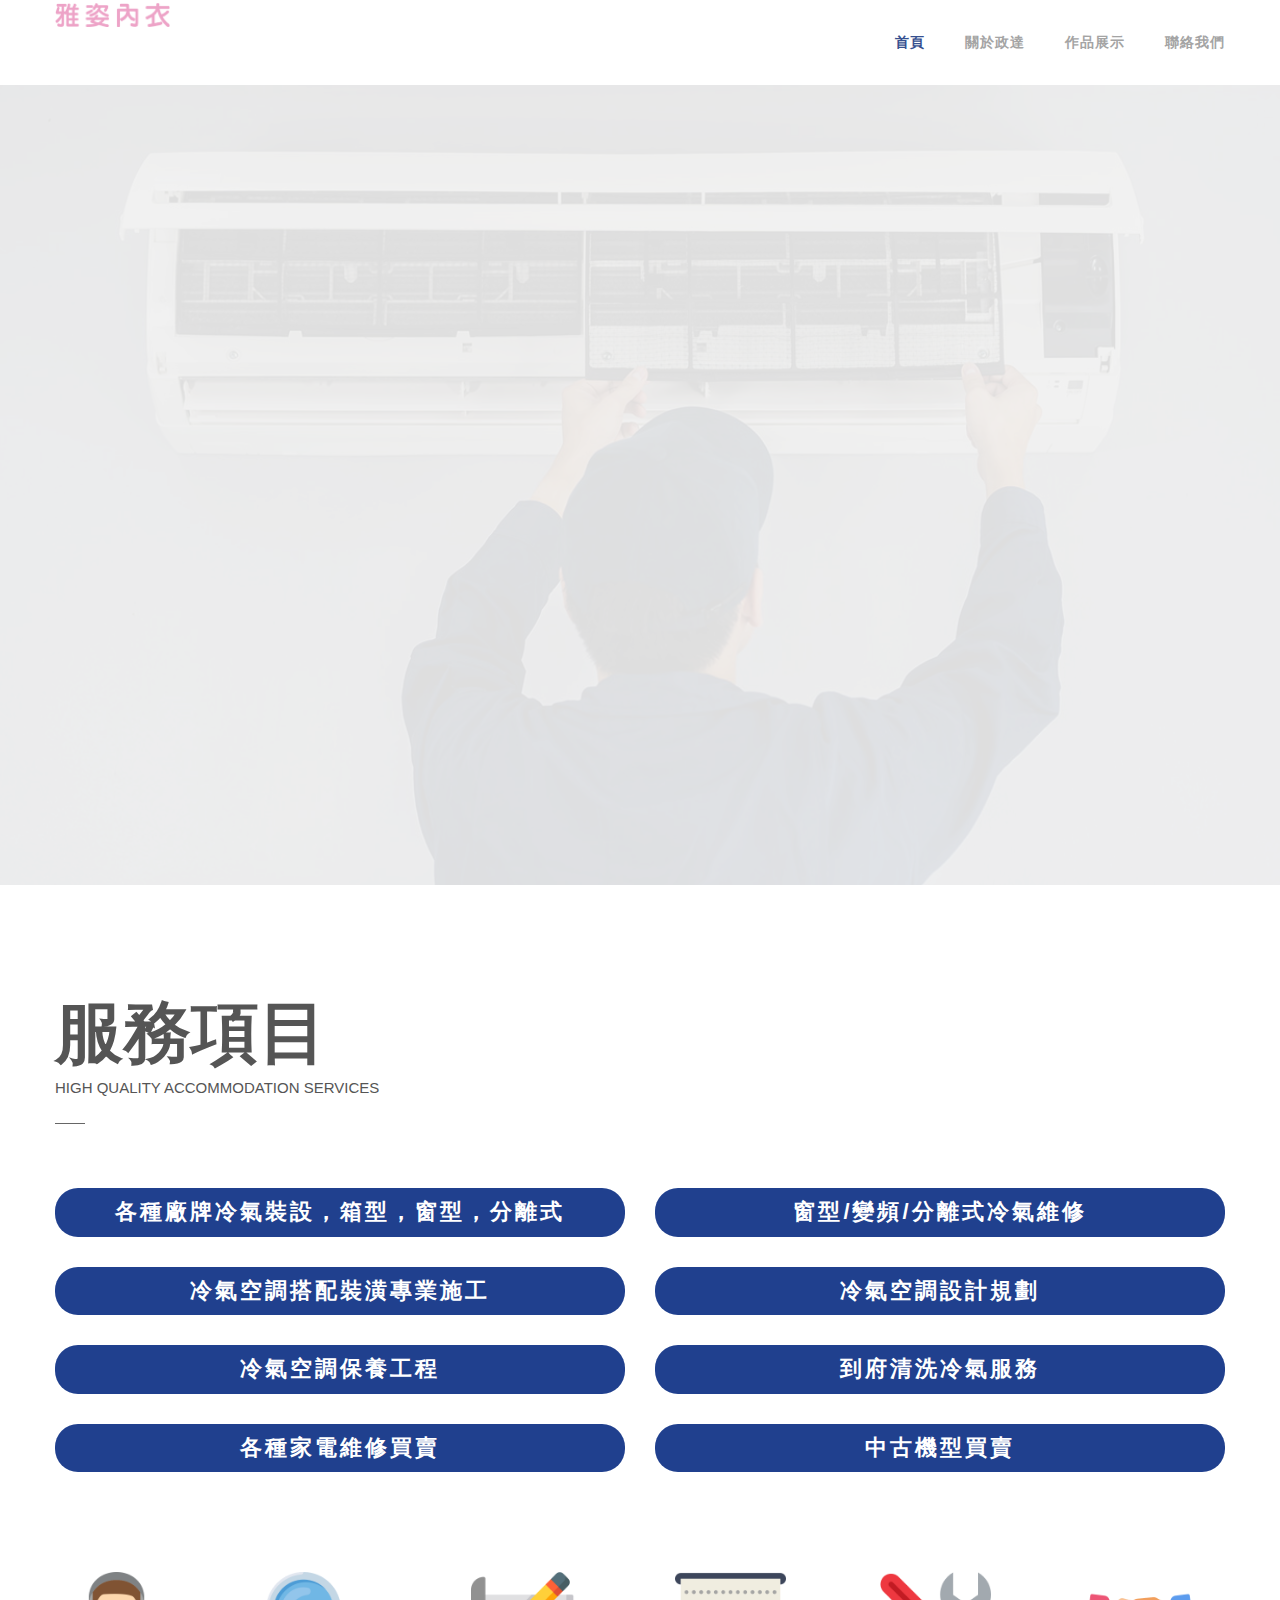
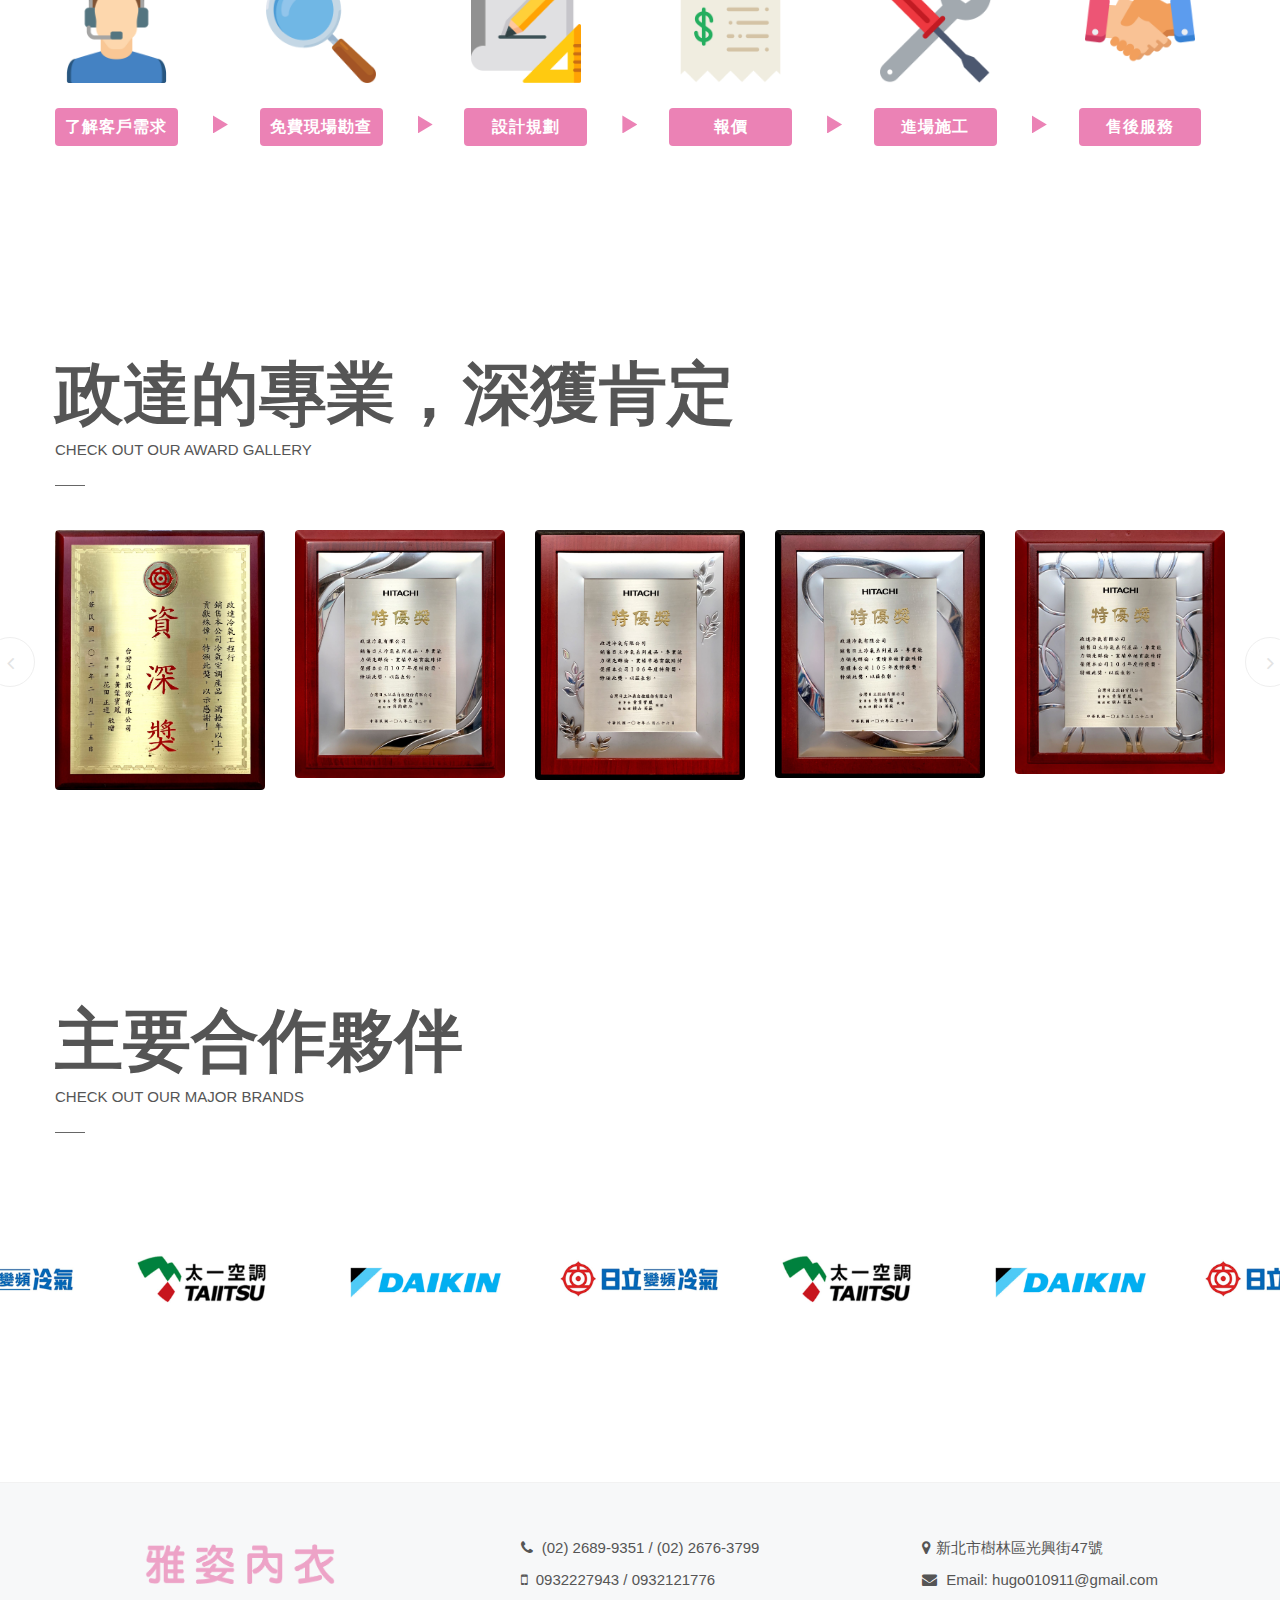
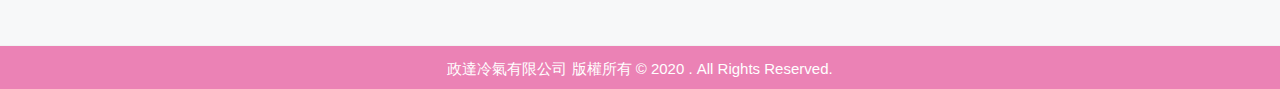
==== index.html @ 823e68ae "[m" ====
<!doctype html>
<html lang="zh-Hant">

<head>
  <meta charset="utf-8">
  <meta content="IE=edge" http-equiv="X-UA-Compatible">
  <meta content="width=device-width, initial-scale=1, maximum-scale=1" name="viewport">
  <!-- ========== SEO ========== -->
  <title>政達冷氣 - 冷氣安裝 - 冷氣保養 - 冷氣維修 - 日立安裝推薦 - 大金安裝推薦 - 太一安裝推薦 - 冷氣行推薦</title>
  <meta name="author" content="政達冷氣行">
  <meta name="description" content="政達冷氣安裝唯一推薦，日立冷氣安裝,太一冷氣安裝,大金冷氣安裝,新北冷氣行推薦,新北冷氣安裝推薦,新北冷氣維修推薦,台北冷氣安裝推薦,台北冷氣安裝費用,台北冷氣安裝店家,台北冷氣安裝廠商,台北冷氣安裝估價,台北冷氣安裝免費估價,台北窗型冷氣安裝,台北冷氣行,台北清洗冷氣,台北冷氣清洗,台北冷氣清洗推薦,台北冷氣清洗公司，北投冷氣維修推薦,士林冷氣維修推薦,內湖冷氣維修推薦,中山冷氣維修推薦,萬華冷氣維修推薦,中正冷氣維修推薦,松山冷氣維修推薦,三重冷氣維修推薦,八里冷氣維修推薦,五股冷氣維修推薦,中和冷氣維修推薦,石牌冷氣維修推薦,天母冷氣維修推薦,北投冷氣行推薦,士林冷氣行推薦,內湖冷氣行推薦,中山冷氣行推薦,萬華冷氣行推薦,中正冷氣行推薦,松山冷氣行推薦,三重冷氣行推薦,八里冷氣行推薦,五股冷氣行推薦,中和冷氣行推薦,石牌冷氣行推薦,天母冷氣行推薦">
  <!-- <meta name="description" content="政達冷氣位於樹林區，在台北市、新北市、新莊、板橋、土城、中和、桃園、樹林地區經營冷氣空調事業近30餘年，政達冷氣多年來持續提供超越客戶期待的高品質安裝及迅速服務，並堅持以最專業的冷氣空調施工技術，及品質優良的冷氣空調來對待所有客戶。新北冷氣行推薦,新北冷氣安裝推薦,新北冷氣維修推薦,台北冷氣安裝推薦,台北冷氣安裝費用,台北冷氣安裝店家,台北冷氣安裝廠商,台北冷氣安裝估價,台北冷氣安裝免費估價,台北窗型冷氣安裝,台北冷氣行,台北清洗冷氣,台北冷氣清洗,台北冷氣清洗推薦,台北冷氣清洗公司，北投冷氣維修推薦,士林冷氣維修推薦,內湖冷氣維修推薦,中山冷氣維修推薦,萬華冷氣維修推薦,中正冷氣維修推薦,松山冷氣維修推薦,三重冷氣維修推薦,八里冷氣維修推薦,五股冷氣維修推薦,中和冷氣維修推薦,石牌冷氣維修推薦,天母冷氣維修推薦,北投冷氣行推薦,士林冷氣行推薦,內湖冷氣行推薦,中山冷氣行推薦,萬華冷氣行推薦,中正冷氣行推薦,松山冷氣行推薦,三重冷氣行推薦,八里冷氣行推薦,五股冷氣行推薦,中和冷氣行推薦,石牌冷氣行推薦,天母冷氣行推薦"> -->
  <meta name="keywords" content="分離式冷氣安裝,冷氣空調,變頻冷氣安裝,灌冷煤,冷氣維修,冷氣保養,冷氣安裝,移動式冷氣,直立式冷氣,窗型冷氣安裝,新北市分離式冷氣安裝,新北市冷氣空調,新北市變頻冷氣安裝,新北市灌冷煤,新北市冷氣維修,新北市冷氣保養,新北市冷氣安裝,新北市移動式冷氣,新北市直立式冷氣,新北市窗型冷氣安裝,樹林分離式冷氣安裝,樹林冷氣空調,樹林變頻冷氣安裝,樹林灌冷煤,樹林冷氣維修,樹林冷氣保養,樹林冷氣安裝,樹林移動式冷氣,樹林直立式冷氣,樹林窗型冷氣安裝,土城分離式冷氣安裝,土城冷氣空調,土城變頻冷氣安裝,土城灌冷煤,土城冷氣維修,土城冷氣保養,土城冷氣安裝,土城移動式冷氣,土城直立式冷氣,土城窗型冷氣安裝,新莊分離式冷氣安裝,新莊冷氣空調,新莊變頻冷氣安裝,新莊灌冷煤,新莊冷氣維修,新莊冷氣保養,新莊冷氣安裝,新莊移動式冷氣,新莊直立式冷氣,新莊窗型冷氣安裝,台北市分離式冷氣安裝,台北市冷氣空調,台北市變頻冷氣安裝,台北市灌冷煤,台北市冷氣維修,台北市冷氣保養,台北市冷氣安裝,台北市移動式冷氣,台北市直立式冷氣,台北市窗型冷氣安裝,桃園分離式冷氣安裝,桃園冷氣空調,桃園變頻冷氣安裝,桃園灌冷煤,桃園冷氣維修,桃園冷氣保養,桃園冷氣安裝,桃園移動式冷氣,桃園直立式冷氣,桃園窗型冷氣安裝">
  <meta property="og:title" content="政達冷氣行 | 冷氣安裝工程 | 冷氣保養工程 | 冷氣維修工程 | 冷氣清洗工程 | 新北冷氣行推薦 | 台北冷氣行推薦"/>
  <meta property="og:description" content="政達冷氣行位於樹林區，在台北市、新北市、新莊、板橋、土城、中和、桃園、樹林地區經營冷氣空調事業近30餘年，政達冷氣多年來持續提供超越客戶期待的高品質安裝及迅速服務，並堅持以最專業的冷氣空調施工技術，及品質優良的冷氣空調來對待所有客戶。新北冷氣行推薦,新北冷氣安裝推薦,新北冷氣維修推薦,台北冷氣安裝推薦,台北冷氣安裝費用,台北冷氣安裝店家,台北冷氣安裝廠商,台北冷氣安裝估價,台北冷氣安裝免費估價,台北窗型冷氣安裝,台北冷氣行,台北清洗冷氣,台北冷氣清洗,台北冷氣清洗推薦,台北冷氣清洗公司，北投冷氣維修推薦,士林冷氣維修推薦,內湖冷氣維修推薦,中山冷氣維修推薦,萬華冷氣維修推薦,中正冷氣維修推薦,松山冷氣維修推薦,三重冷氣維修推薦,八里冷氣維修推薦,五股冷氣維修推薦,中和冷氣維修推薦,石牌冷氣維修推薦,天母冷氣維修推薦,北投冷氣行推薦,士林冷氣行推薦,內湖冷氣行推薦,中山冷氣行推薦,萬華冷氣行推薦,中正冷氣行推薦,松山冷氣行推薦,三重冷氣行推薦,八里冷氣行推薦,五股冷氣行推薦,中和冷氣行推薦,石牌冷氣行推薦,天母冷氣行推薦" />
  <meta property="og:image" content="images/customer/share.jpg"/>
  <meta property="og:url" content=""/>
  <meta property="og:type" content="website"/>
  <meta property="og:site_name" content="政達冷氣-冷氣安裝-冷氣保養-冷氣維修-日立安裝推薦-大金安裝推薦-太一安裝推薦-冷氣行推薦"/>

  <!-- ========== FAVICON ========== -->
  <link rel="icon" href="images/fav.ico">
  <!-- ========== STYLESHEETS ========== -->
  <link rel="stylesheet" href="css/bootstrap.min.css">
  <link rel="stylesheet" href="css/bootstrap-select.min.css">
  <link rel="stylesheet" href="css/jquery.mmenu.css">
  <link rel="stylesheet" href="revolution/css/layers.css">
  <link rel="stylesheet" href="revolution/css/settings.css">
  <link rel="stylesheet" href="revolution/css/navigation.css">
  <link rel="stylesheet" href="css/animate.min.css">
  <link rel="stylesheet" href="css/owl.carousel.min.css">
  <link rel="stylesheet" href="css/daterangepicker.css">
  <link rel="stylesheet" href="css/magnific-popup.css">
  <link rel="stylesheet" href="css/style.css">
  <link rel="stylesheet" href="css/responsive.css">
  <link rel="stylesheet" href="css/customer.css">
  <!-- ========== ICON FONTS ========== -->
  <link href="fonts/font-awesome.min.css" rel="stylesheet">
  <link href="fonts/flaticon.css" rel="stylesheet">
  <!-- ========== GOOGLE FONTS ========== -->
  <link href="https://fonts.googleapis.com/css?family=Oswald:400,500,600,700%7CRoboto:100,300,400,400i,500,700"
    rel="stylesheet">
</head>

<body>
  <!-- ========== PRELOADER ========== -->
  <div class="loader loader3">
    <div class="loader-inner">
      <div class="spin">
        <span></span>
        <img src="images/customer/logo-2.png" alt="政達冷氣行 冷氣安裝">
      </div>
    </div>
  </div>
  <!-- ========== MOBILE MENU ========== -->
  <nav id="mobile-menu"></nav>
  <!-- ========== WRAPPER ========== -->
  <div class="wrapper">
    <!-- ========== HEADER ========== -->
    <header class="horizontal-header sticky-header" data-menutoggle="991">
      <div class="container">
        <!-- BRAND -->
        <div class="brand">
          <div class="logo">
            <a href="index.html">
              <img src="images/customer/logo-1.png" alt="政達冷氣行 冷氣安裝">
            </a>
          </div>
        </div>
        <!-- MOBILE MENU BUTTON -->
        <div id="toggle-menu-button" class="toggle-menu-button">
          <span class="line"></span>
          <span class="line"></span>
          <span class="line"></span>
        </div>
        <!-- MAIN MENU -->
        <nav id="main-menu" class="main-menu">
          <ul class="menu">
            <li class="menu-item dropdown active">
              <a href="index.html">首頁</a>
            </li>
            <li class="menu-item dropdown">
              <a href="about.html">關於政達</a>
            </li>            
            <li class="menu-item dropdown">
              <a href="reveal.html">作品展示</a>
            </li>            
            <li class="menu-item dropdown">
              <a href="contact.html">聯絡我們</a>
            </li>
          </ul>
        </nav>
      </div>
    </header>
    <!-- ========== REVOLUTION SLIDER ========== -->
    <div class="slider">
      <div id="rev-slider-1" class="rev_slider gradient-slider" style="display:none" data-version="5.4.5">
        <ul>
          <!-- SLIDE NR. 1 -->
          <li data-transition="crossfade">
            <!-- MAIN IMAGE -->
            <img src="images/customer/slider1.jpg" alt="政達冷氣行 冷氣安裝" title="政達冷氣行 冷氣安裝" data-bgposition="center center"
              data-bgfit="cover" data-bgrepeat="no-repeat" data-bgparallax="10" class="rev-slidebg" data-no-retina="">
            <!-- LAYER NR. 1 -->
            <h1 class="tp-caption tp-resizeme" data-x="center" data-hoffset="" data-y="320" data-voffset=""
              data-responsive_offset="on" data-fontsize="['80','50','40','30']" data-lineheight="['80','50','40','30']"
              data-whitespace="nowrap"
              data-frames='[{"delay":1000,"speed":1500,"frame":"0","from":"y:[-100%];z:0;rX:0deg;rY:0;rZ:0;sX:1;sY:1;skX:0;skY:0;","mask":"x:0px;y:0px;s:inherit;e:inherit;","to":"o:1;","ease":"Power3.easeInOut"},{"delay":"wait","speed":500,"frame":"999","to":"auto:auto;","ease":"Power3.easeInOut"}]'
              style="z-index: 5; color: #fff; font-weight: 900; letter-spacing: 5px;">
              政達冷氣，空調安裝唯一選擇</h1>
            <!-- LAYER NR. 2 -->
            <div class="tp-caption tp-resizeme" data-x="center" data-hoffset="" data-y="410" data-voffset=""
              data-responsive_offset="on" data-fontsize="22" data-lineheight="22" data-whitespace="nowrap"
              data-frames='[{"delay":1500,"speed":1500,"frame":"0","from":"y:[100%];z:0;rX:0deg;rY:0;rZ:0;sX:1;sY:1;skX:0;skY:0;opacity:0;","mask":"x:0px;y:[100%];s:inherit;e:inherit;","to":"o:1;","ease":"Power2.easeInOut"},{"delay":"wait","speed":500,"frame":"999","to":"auto:auto;","ease":"Power3.easeInOut"}]'
              style="z-index: 6; color: #fff; font-weight: 700;margin-top: 50px;">30年持續提供高品質安裝及完善保養</div>
            <!-- LAYER NR. 3 -->
            <div class="tp-caption tp_m_title tp-resizeme" data-x="center" data-hoffset="" data-y="240" data-voffset=""
              data-responsive_offset="on" data-fontsize="['40'','40'','40','40']"
              data-lineheight="['40'','40'','40','40']" data-whitespace="nowrap"
              data-frames='[{"delay":1800,"speed":1500,"frame":"0","from":"y:[100%];z:0;rX:0deg;rY:0;rZ:0;sX:1;sY:1;skX:0;skY:0;opacity:0;","mask":"x:0px;y:[100%];s:inherit;e:inherit;","to":"o:1;","ease":"Power2.easeInOut"},{"delay":"wait","speed":500,"frame":"999","to":"auto:auto;","ease":"Power3.easeInOut"}]'
              style="color: #fff; font-weight: 700;">
              秉持最好的服務
            </div>
          </li>
          <!-- SLIDE NR. 2 -->
          <li data-transition="crossfade">
            <!-- MAIN IMAGE -->
            <img src="images/customer/slider2.jpg" alt="政達冷氣行 冷氣安裝" title="政達冷氣行 冷氣安裝" data-bgposition="center center"
              data-bgfit="cover" data-bgrepeat="no-repeat" data-bgparallax="10" class="rev-slidebg" data-no-retina="">
            <!-- LAYER NR. 1 -->
            <div class="tp-caption tp-resizeme" data-x="center" data-hoffset="" data-y="320" data-voffset=""
              data-responsive_offset="on" data-fontsize="['70','50','40','25']" data-lineheight="['80','50','40','25']"
              data-whitespace="nowrap"
              data-frames='[{"delay":1000,"speed":1500,"frame":"0","from":"y:[-100%];z:0;rX:0deg;rY:0;rZ:0;sX:1;sY:1;skX:0;skY:0;","mask":"x:0px;y:0px;s:inherit;e:inherit;","to":"o:1;","ease":"Power3.easeInOut"},{"delay":"wait","speed":500,"frame":"999","to":"auto:auto;","ease":"Power3.easeInOut"}]'
              style="z-index: 5; color: #fff; font-weight: 900; letter-spacing: 5px;">安裝維修清洗，一手包辦
            </div>
            <!-- LAYER NR. 2 -->
            <div class="tp-caption tp-resizeme" data-x="center" data-hoffset="" data-y="410" data-voffset=""
              data-responsive_offset="on" data-fontsize="22" data-lineheight="22" data-whitespace="nowrap"
              data-frames='[{"delay":1500,"speed":1500,"frame":"0","from":"y:[100%];z:0;rX:0deg;rY:0;rZ:0;sX:1;sY:1;skX:0;skY:0;opacity:0;","mask":"x:0px;y:[100%];s:inherit;e:inherit;","to":"o:1;","ease":"Power2.easeInOut"},{"delay":"wait","speed":500,"frame":"999","to":"auto:auto;","ease":"Power3.easeInOut"}]'
              style="z-index: 6; color: #fff;font-weight: 700;margin-top: 50px;">專業到府服務，優質的售後服務
            </div>
          </li>
          <!-- SLIDE NR. 3 -->
          <li data-transition="crossfade">
            <!-- MAIN IMAGE -->
            <img src="images/customer/slider3.jpg" alt="政達冷氣行 冷氣安裝" title="政達冷氣行 冷氣安裝" data-bgposition="center center"
              data-bgfit="cover" data-bgrepeat="no-repeat" data-bgparallax="10" class="rev-slidebg" data-no-retina="">
            <!-- LAYER NR. 1 -->
            <div class="tp-caption tp-resizeme" data-x="center" data-hoffset="" data-y="305" data-voffset=""
              data-responsive_offset="on" data-fontsize="['80','70','60','40']" data-lineheight="['80','70','60','40']"
              data-whitespace="nowrap"
              data-frames='[{"delay":1000,"speed":1500,"frame":"0","from":"y:[100%];z:0;rX:0deg;rY:0;rZ:0;sX:1;sY:1;skX:0;skY:0;opacity:0;","mask":"x:0px;y:[100%];s:inherit;e:inherit;","to":"o:1;","ease":"Power2.easeInOut"},{"delay":"wait","speed":500,"frame":"999","to":"auto:auto;","ease":"Power3.easeInOut"}]'
              style="z-index: 5; color: #fff; font-weight: 900;">卓越服務，誠信起家
            </div>
            <!-- LAYER NR. 2 -->
            <div class="tp-caption tp-resizeme" data-x="center" data-hoffset="" data-y="410" data-voffset=""
              data-responsive_offset="on" data-fontsize="22" data-lineheight="22" data-whitespace="nowrap"
              data-frames='[{"delay":1500,"speed":1500,"frame":"0","from":"y:[100%];z:0;rX:0deg;rY:0;rZ:0;sX:1;sY:1;skX:0;skY:0;opacity:0;","mask":"x:0px;y:[100%];s:inherit;e:inherit;","to":"o:1;","ease":"Power2.easeInOut"},{"delay":"wait","speed":500,"frame":"999","to":"auto:auto;","ease":"Power3.easeInOut"}]'
              style="z-index: 6; color: #fff;font-weight: 700;margin-top: 50px;">專業的技術能力，優良的施工品質
            </div>
          </li>
        </ul>
      </div>
    </div>
    <!-- ========== ABOUT ========== -->
    <section class="about">
      <div class="container">
        <div class="row">
          <div class="col-lg-12">
            <div class="section-title">
              <h2 class="text-uppercase">服務項目</h2>
              <p class="section-subtitle">High quality accommodation services</p>
            </div>
            <div class="info-branding m-b-50">
              <div class="room-services-list">
                <div class="row">
                  <div class="col-sm-6">
                    <ul class="list-unstyled">
                      <li>
                        各種廠牌冷氣裝設，箱型，窗型，分離式</li>
                      <li>
                        冷氣空調搭配裝潢專業施工</li>
                      <li>
                        冷氣空調保養工程</li>
                      <li>
                        各種家電維修買賣</li>
                    </ul>
                  </div>
                  <div class="col-sm-6">
                    <ul class="list-unstyled line">
                      <li>
                        窗型/變頻/分離式冷氣維修</li>
                      <li>
                        冷氣空調設計規劃</li>
                      <li>
                        到府清洗冷氣服務</li>
                      <li>
                        中古機型買賣</li>
                    </ul>
                  </div>
                </div>
              </div>
            </div>

            <div>
              <div class="step_box1"><img src="images/customer/customer-service.png"><div class="step_text">了解客戶需求</div>
              </div>
              <div class="step_box2"><div class="step_trn"></div></div>
              <div class="step_box1"><img src="images/customer/search.png"><div class="step_text">免費現場勘查</div></div>
              <div class="step_box2"><div class="step_trn"></div></div>
              <div class="step_box1"><img src="images/customer/sketch.png"><div class="step_text">設計規劃</div></div>
              <div class="step_box2"><div class="step_trn"></div></div>
              <div class="step_box1"><img src="images/customer/receipt.png"><div class="step_text">報價</div></div>
              <div class="step_box2"><div class="step_trn"></div></div>
              <div class="step_box1"><img src="images/customer/repairing.png"><div class="step_text">進場施工</div></div>
              <div class="step_box2"><div class="step_trn"></div></div>
              <div class="step_box1"><img src="images/customer/handshake.png"><div class="step_text">售後服務</div></div>
            </div>



          </div>
        </div>
      </div>
    </section>

    <!-- ========== GALLERY ========== -->
    <section class="gallery">
      <div class="container">
        <div class="section-title">
          <h2>政達的專業，深獲肯定</h2>
          <p class="section-subtitle">Check out our award gallery</p>
        </div>
        <div class="gallery-owl owl-carousel image-gallery">
          <!-- ITEM -->
          <div class="gallery-item">
            <figure class="gradient2-overlay image-icon">
              <a href="images/customer/award_pro.jpg">
                <img src="images/customer/award_pro.jpg" alt="日立冷氣推薦認證">
              </a>
              <!-- <figcaption>Swimming Pool</figcaption> -->
            </figure>
          </div>
          <!-- ITEM -->
          <div class="gallery-item">
            <figure class="gradient2-overlay image-icon">
              <a href="images/customer/award_107.jpg">
                <img src="images/customer/award_107.jpg" alt="107年度日立冷氣推薦認證">
              </a>
              <!-- <figcaption>Swimming Pool</figcaption> -->
            </figure>
          </div>
          <!-- ITEM -->
          <div class="gallery-item">
            <figure class="gradient2-overlay image-icon">
              <a href="images/customer/award_106.jpg">
                <img src="images/customer/award_106.jpg" alt="106年度日立冷氣推薦認證">
              </a>
              <!-- <figcaption>Swimming Pool</figcaption> -->
            </figure>
          </div>
          <!-- ITEM -->
          <div class="gallery-item">
            <figure class="gradient2-overlay image-icon">
              <a href="images/customer/award_105.jpg">
                <img src="images/customer/award_105.jpg" alt="105年度日立冷氣推薦認證">
              </a>
              <!-- <figcaption>Swimming Pool</figcaption> -->
            </figure>
          </div>
          <!-- ITEM -->
          <div class="gallery-item">
            <figure class="gradient2-overlay image-icon">
              <a href="images/customer/award_104.jpg">
                <img src="images/customer/award_104.jpg" alt="104年度日立冷氣推薦認證">
              </a>
              <!-- <figcaption>Swimming Pool</figcaption> -->
            </figure>
          </div>
          <!-- ITEM -->
          <div class="gallery-item">
            <figure class="gradient2-overlay image-icon">
              <a href="images/customer/award_103.jpg">
                <img src="images/customer/award_103.jpg" alt="103年度日立冷氣推薦認證">
              </a>
              <!-- <figcaption>Swimming Pool</figcaption> -->
            </figure>
          </div>
          <!-- ITEM -->
          <div class="gallery-item">
            <figure class="gradient2-overlay image-icon">
              <a href="images/customer/award_102.jpg">
                <img src="images/customer/award_102.jpg" alt="102年度日立冷氣推薦認證">
              </a>
              <!-- <figcaption>Swimming Pool</figcaption> -->
            </figure>
          </div>
          <!-- ITEM -->
          <div class="gallery-item">
            <figure class="gradient2-overlay image-icon">
              <a href="images/customer/award_101.jpg">
                <img src="images/customer/award_101.jpg" alt="101年度日立冷氣推薦認證">
              </a>
              <!-- <figcaption>Swimming Pool</figcaption> -->
            </figure>
          </div>
          <!-- ITEM -->
          <div class="gallery-item">
            <figure class="gradient2-overlay image-icon">
              <a href="images/customer/award_100.jpg">
                <img src="images/customer/award_100.jpg" alt="100年度日立冷氣推薦認證">
              </a>
              <!-- <figcaption>Swimming Pool</figcaption> -->
            </figure>
          </div>
          <!-- ITEM -->
          <div class="gallery-item">
            <figure class="gradient2-overlay image-icon">
              <a href="images/customer/award_99.jpg">
                <img src="images/customer/award_99.jpg" alt="99年度日立冷氣推薦認證">
              </a>
              <!-- <figcaption>Swimming Pool</figcaption> -->
            </figure>
          </div>
          <!-- ITEM -->
          <div class="gallery-item">
            <figure class="gradient2-overlay image-icon">
              <a href="images/customer/award_98.jpg">
                <img src="images/customer/award_98.jpg" alt="98年度日立冷氣推薦認證">
              </a>
              <!-- <figcaption>Swimming Pool</figcaption> -->
            </figure>
          </div>
          <!-- ITEM -->
          <div class="gallery-item">
            <figure class="gradient2-overlay image-icon">
              <a href="images/customer/award_97.jpg">
                <img src="images/customer/award_97.jpg" alt="97年度日立冷氣推薦認證">
              </a>
              <!-- <figcaption>Swimming Pool</figcaption> -->
            </figure>
          </div>
          <!-- ITEM -->
          <div class="gallery-item">
            <figure class="gradient2-overlay image-icon">
              <a href="images/customer/award_96.jpg">
                <img src="images/customer/award_96.jpg" alt="96年度日立冷氣推薦認證">
              </a>
              <!-- <figcaption>Swimming Pool</figcaption> -->
            </figure>
          </div>
          <!-- ITEM -->
          <div class="gallery-item">
            <figure class="gradient2-overlay image-icon">
              <a href="images/customer/award_95.jpg">
                <img src="images/customer/award_95.jpg" alt="95年度日立冷氣推薦認證">
              </a>
              <!-- <figcaption>Swimming Pool</figcaption> -->
            </figure>
          </div>
          <!-- ITEM -->
          <div class="gallery-item">
            <figure class="gradient2-overlay image-icon">
              <a href="images/customer/award_94.jpg">
                <img src="images/customer/award_94.jpg" alt="94年度日立冷氣推薦認證">
              </a>
              <!-- <figcaption>Swimming Pool</figcaption> -->
            </figure>
          </div>
          <!-- ITEM -->
          <div class="gallery-item">
            <figure class="gradient2-overlay image-icon">
              <a href="images/customer/award_93.jpg">
                <img src="images/customer/award_93.jpg" alt="93年度日立冷氣推薦認證">
              </a>
              <!-- <figcaption>Swimming Pool</figcaption> -->
            </figure>
          </div>
          <!-- ITEM -->
          <div class="gallery-item">
            <figure class="gradient2-overlay image-icon">
              <a href="images/customer/award_92.jpg">
                <img src="images/customer/award_92.jpg" alt="92年度日立冷氣推薦認證">
              </a>
              <!-- <figcaption>Swimming Pool</figcaption> -->
            </figure>
          </div>
        </div>
      </div>
    </section>
    <!-- ========== INSTAGRAM ========== -->
    <section class="brands">
      <div class="container">
        <div class="section-title">
          <h2>主要合作夥伴</h2>
          <p class="section-subtitle">Check out our major brands</p>
        </div>
      </div>
      <div id="brand-slide" class="owl-carousel brand-slide">
        <div class="brand-item">
          <a href="http://www.taiwan-hitachi.com.tw/" target="_blank"><img src="images/customer/s1.jpg" alt="日立冷氣安裝推薦"></a>
        </div>
        <div class="brand-item">
          <a href="https://www.hotaidev.com.tw/" target="_blank"><img src="images/customer/s6.jpg" alt="大金空調安裝推薦"></a>
        </div>
        <div class="brand-item">
          <a href="http://taiitsu.com.tw/front/bin/home.phtml" target="_blank"><img src="images/customer/s4.jpg" alt="太一空調安裝推薦"></a>
        </div>
      </div>
    </section>
    <!-- ========== FOOTER ========== -->
    <footer>
      <div class="footer-widgets">
        <div class="container">
          <div class="row">
            <!-- WIDGET -->
            <div class="col-lg-4">
              <div class="footer-widget">
                <img src="images/customer/logo-1.png" class="footer-logo" alt="政達冷氣行 冷氣安裝" width="190">
              </div>
            </div>
            <!-- WIDGET -->
            <div class="col-lg-4 col-sm-6">
              <div class="footer-widget">
                <div class="inner">
                  <ul class="contact-details">
                    <li>
                      <i class="fa fa-phone" aria-hidden="true"></i>
                      <a href="tel:+886-2676-3799">(02) 2689-9351 / (02) 2676-3799</a>
                    </li>
                    <li>
                      <i class="fa fa-mobile" aria-hidden="true"></i>
                      <a href="tel:0932227943">0932227943 / 0932121776</a>
                    </li>
                  </ul>
                </div>
              </div>
            </div>
            <!-- WIDGET -->
            <div class="col-lg-4 col-sm-6">
              <div class="footer-widget">
                <div class="inner">
                  <ul class="contact-details">
                    <li>
                      <i class="fa fa-map-marker" aria-hidden="true"></i>新北市樹林區光興街47號
                    </li>
                    <li>
                      <i class="fa fa-envelope"></i>
                      Email:
                      <a href="mailto:hugo010911@gmail.com">hugo010911@gmail.com</a>
                    </li>
                  </ul>
                </div>
              </div>
            </div>
          </div>
        </div>
      </div>
      <!-- SUBFOOTER -->
      <div class="subfooter">
        <div class="container">
          <div class="row">
            <div class="col-md-12">
              <div class="copyrights text-center">政達冷氣有限公司 版權所有 © 2020 . All Rights Reserved.</div>
            </div>
          </div>
        </div>
      </div>
    </footer>
  </div>
  <!-- ========== CONTACT NOTIFICATION ========== -->
  <div id="contact-notification" class="notification fixed"></div>
  <!-- ========== BACK TO TOP ========== -->
  <div class="back-to-top">
    <i class="fa fa-angle-up" aria-hidden="true"></i>
  </div>
  <!-- ========== JAVASCRIPT ========== -->
  <script src="js/jquery.min.js"></script>
  <script src="js/bootstrap.min.js"></script>
  <script src="js/bootstrap-select.min.js"></script>
  <script src="js/jquery.mmenu.js"></script>
  <script src="js/jquery.inview.min.js"></script>
  <script src="js/jquery.countdown.min.js"></script>
  <script src="js/jquery.magnific-popup.min.js"></script>
  <script src="js/owl.carousel.min.js"></script>
  <script src="js/owl.carousel.thumbs.min.js"></script>
  <script src="js/isotope.pkgd.min.js"></script>
  <script src="js/imagesloaded.pkgd.min.js"></script>
  <script src="js/masonry.pkgd.min.js"></script>
  <script src="js/wow.min.js"></script>
  <script src="js/countup.min.js"></script>
  <script src="js/moment.min.js"></script>
  <script src="js/daterangepicker.js"></script>
  <script src="js/parallax.min.js"></script>
  <script src="js/smoothscroll.min.js"></script>
  <script src="js/instafeed.min.js"></script>
  <script src="js/main.js"></script>
  <script src="js/customer.js"></script>
  <!-- ========== REVOLUTION SLIDER ========== -->
  <script src="revolution/js/jquery.themepunch.tools.min.js"></script>
  <script src="revolution/js/jquery.themepunch.revolution.min.js"></script>
  <script src="revolution/js/extensions/revolution.extension.actions.min.js"></script>
  <script src="revolution/js/extensions/revolution.extension.carousel.min.js"></script>
  <script src="revolution/js/extensions/revolution.extension.kenburn.min.js"></script>
  <script src="revolution/js/extensions/revolution.extension.layeranimation.min.js"></script>
  <script src="revolution/js/extensions/revolution.extension.migration.min.js"></script>
  <script src="revolution/js/extensions/revolution.extension.navigation.min.js"></script>
  <script src="revolution/js/extensions/revolution.extension.parallax.min.js"></script>
  <script src="revolution/js/extensions/revolution.extension.slideanims.min.js"></script>
  <script src="revolution/js/extensions/revolution.extension.video.min.js"></script>
</body>

</html>
---- revolution/css/layers.css ----
/*-----------------------------------------------------------------------------

-	Revolution Slider 5.0 Layer Style Settings -

Screen Stylesheet

version:   	5.0.0
date:      	18/03/15
author:		themepunch
email:     	info@themepunch.com
website:   	http://www.themepunch.com
-----------------------------------------------------------------------------*/

* {
    -webkit-box-sizing: border-box;
    -moz-box-sizing: border-box;
    box-sizing: border-box;
}

.tp-caption.Twitter-Content a,.tp-caption.Twitter-Content a:visited
{
	color:#0084B4!important;
}

.tp-caption.Twitter-Content a:hover
{
	color:#0084B4!important;
	text-decoration:underline!important;
}

.tp-caption.medium_grey,.medium_grey
{
	background-color:#888;
	border-style:none;
	border-width:0;
	color:#fff;
	font-family:Arial;
	font-size:20px;
	font-weight:700;
	line-height:20px;
	margin:0;
	padding:2px 4px;
	position:absolute;
	text-shadow:0 2px 5px rgba(0,0,0,0.5);
	white-space:nowrap;
}

.tp-caption.small_text,.small_text
{
	border-style:none;
	border-width:0;
	color:#fff;
	font-family:Arial;
	font-size:14px;
	font-weight:700;
	line-height:20px;
	margin:0;
	position:absolute;
	text-shadow:0 2px 5px rgba(0,0,0,0.5);
	white-space:nowrap;
}

.tp-caption.medium_text,.medium_text
{
	border-style:none;
	border-width:0;
	color:#fff;
	font-family:Arial;
	font-size:20px;
	font-weight:700;
	line-height:20px;
	margin:0;
	position:absolute;
	text-shadow:0 2px 5px rgba(0,0,0,0.5);
	white-space:nowrap;
}

.tp-caption.large_text,.large_text
{
	border-style:none;
	border-width:0;
	color:#fff;
	font-family:Arial;
	font-size:40px;
	font-weight:700;
	line-height:40px;
	margin:0;
	position:absolute;
	text-shadow:0 2px 5px rgba(0,0,0,0.5);
	white-space:nowrap;
}

.tp-caption.very_large_text,.very_large_text
{
	border-style:none;
	border-width:0;
	color:#fff;
	font-family:Arial;
	font-size:60px;
	font-weight:700;
	letter-spacing:-2px;
	line-height:60px;
	margin:0;
	position:absolute;
	text-shadow:0 2px 5px rgba(0,0,0,0.5);
	white-space:nowrap;
}

.tp-caption.very_big_white,.very_big_white
{
	background-color:#000;
	border-style:none;
	border-width:0;
	color:#fff;
	font-family:Arial;
	font-size:60px;
	font-weight:800;
	line-height:60px;
	margin:0;
	padding:1px 4px 0;
	position:absolute;
	text-shadow:none;
	white-space:nowrap;
}

.tp-caption.very_big_black,.very_big_black
{
	background-color:#fff;
	border-style:none;
	border-width:0;
	color:#000;
	font-family:Arial;
	font-size:60px;
	font-weight:700;
	line-height:60px;
	margin:0;
	padding:1px 4px 0;
	position:absolute;
	text-shadow:none;
	white-space:nowrap;
}

.tp-caption.modern_medium_fat,.modern_medium_fat
{
	border-style:none;
	border-width:0;
	color:#000;
	font-family:"Open Sans", sans-serif;
	font-size:24px;
	font-weight:800;
	line-height:20px;
	margin:0;
	position:absolute;
	text-shadow:none;
	white-space:nowrap;
}

.tp-caption.modern_medium_fat_white,.modern_medium_fat_white
{
	border-style:none;
	border-width:0;
	color:#fff;
	font-family:"Open Sans", sans-serif;
	font-size:24px;
	font-weight:800;
	line-height:20px;
	margin:0;
	position:absolute;
	text-shadow:none;
	white-space:nowrap;
}

.tp-caption.modern_medium_light,.modern_medium_light
{
	border-style:none;
	border-width:0;
	color:#000;
	font-family:"Open Sans", sans-serif;
	font-size:24px;
	font-weight:300;
	line-height:20px;
	margin:0;
	position:absolute;
	text-shadow:none;
	white-space:nowrap;
}

.tp-caption.modern_big_bluebg,.modern_big_bluebg
{
	background-color:#4e5b6c;
	border-style:none;
	border-width:0;
	color:#fff;
	font-family:"Open Sans", sans-serif;
	font-size:30px;
	font-weight:800;
	letter-spacing:0;
	line-height:36px;
	margin:0;
	padding:3px 10px;
	position:absolute;
	text-shadow:none;
}

.tp-caption.modern_big_redbg,.modern_big_redbg
{
	background-color:#de543e;
	border-style:none;
	border-width:0;
	color:#fff;
	font-family:"Open Sans", sans-serif;
	font-size:30px;
	font-weight:300;
	letter-spacing:0;
	line-height:36px;
	margin:0;
	padding:1px 10px 3px;
	position:absolute;
	text-shadow:none;
}

.tp-caption.modern_small_text_dark,.modern_small_text_dark
{
	border-style:none;
	border-width:0;
	color:#555;
	font-family:Arial;
	font-size:14px;
	line-height:22px;
	margin:0;
	position:absolute;
	text-shadow:none;
	white-space:nowrap;
}

.tp-caption.boxshadow,.boxshadow
{		
	box-shadow:0 0 20px rgba(0,0,0,0.5);
}

.tp-caption.black,.black
{
	color:#000;
	text-shadow:none;
}

.tp-caption.noshadow,.noshadow
{
	text-shadow:none;
}

.tp-caption.thinheadline_dark,.thinheadline_dark
{
	background-color:transparent;
	color:rgba(0,0,0,0.85);
	font-family:"Open Sans";
	font-size:30px;
	font-weight:300;
	line-height:30px;
	position:absolute;
	text-shadow:none;
}

.tp-caption.thintext_dark,.thintext_dark
{
	background-color:transparent;
	color:rgba(0,0,0,0.85);
	font-family:"Open Sans";
	font-size:16px;
	font-weight:300;
	line-height:26px;
	position:absolute;
	text-shadow:none;
}

.tp-caption.largeblackbg,.largeblackbg
{
	
	
	background-color:#000;
	border-radius:0;
	color:#fff;
	font-family:"Open Sans";
	font-size:50px;
	font-weight:300;
	line-height:70px;
	padding:0 20px;
	position:absolute;
	text-shadow:none;
}

.tp-caption.largepinkbg,.largepinkbg
{
	
	
	background-color:#db4360;
	border-radius:0;
	color:#fff;
	font-family:"Open Sans";
	font-size:50px;
	font-weight:300;
	line-height:70px;
	padding:0 20px;
	position:absolute;
	text-shadow:none;
}

.tp-caption.largewhitebg,.largewhitebg
{
	
	
	background-color:#fff;
	border-radius:0;
	color:#000;
	font-family:"Open Sans";
	font-size:50px;
	font-weight:300;
	line-height:70px;
	padding:0 20px;
	position:absolute;
	text-shadow:none;
}

.tp-caption.largegreenbg,.largegreenbg
{
	
	
	background-color:#67ae73;
	border-radius:0;
	color:#fff;
	font-family:"Open Sans";
	font-size:50px;
	font-weight:300;
	line-height:70px;
	padding:0 20px;
	position:absolute;
	text-shadow:none;
}

.tp-caption.excerpt,.excerpt
{
	background-color:rgba(0,0,0,1);
	border-color:#fff;
	border-style:none;
	border-width:0;
	color:#fff;
	font-family:Arial;
	font-size:36px;
	font-weight:700;
	height:auto;
	letter-spacing:-1.5px;
	line-height:36px;
	margin:0;
	padding:1px 4px 0;
	text-decoration:none;
	text-shadow:none;
	white-space:normal!important;
	width:150px;
}

.tp-caption.large_bold_grey,.large_bold_grey
{
	background-color:transparent;
	border-color:#ffd658;
	border-style:none;
	border-width:0;
	color:#666;
	font-family:"Open Sans";
	font-size:60px;
	font-weight:800;
	line-height:60px;
	margin:0;
	padding:1px 4px 0;
	text-decoration:none;
	text-shadow:none;
}

.tp-caption.medium_thin_grey,.medium_thin_grey
{
	background-color:transparent;
	border-color:#ffd658;
	border-style:none;
	border-width:0;
	color:#666;
	font-family:"Open Sans";
	font-size:34px;
	font-weight:300;
	line-height:30px;
	margin:0;
	padding:1px 4px 0;
	text-decoration:none;
	text-shadow:none;
}

.tp-caption.small_thin_grey,.small_thin_grey
{
	background-color:transparent;
	border-color:#ffd658;
	border-style:none;
	border-width:0;
	color:#757575;
	font-family:"Open Sans";
	font-size:18px;
	font-weight:300;
	line-height:26px;
	margin:0;
	padding:1px 4px 0;
	text-decoration:none;
	text-shadow:none;
}

.tp-caption.lightgrey_divider,.lightgrey_divider
{
	background-color:rgba(235,235,235,1);
	background-position:initial;
	background-repeat:initial;
	border-color:#222;
	border-style:none;
	border-width:0;
	height:3px;
	text-decoration:none;
	width:370px;
}

.tp-caption.large_bold_darkblue,.large_bold_darkblue
{
	background-color:transparent;
	border-color:#ffd658;
	border-style:none;
	border-width:0;
	color:#34495e;
	font-family:"Open Sans";
	font-size:58px;
	font-weight:800;
	line-height:60px;
	text-decoration:none;
}

.tp-caption.medium_bg_darkblue,.medium_bg_darkblue
{
	background-color:#34495e;
	border-color:#ffd658;
	border-style:none;
	border-width:0;
	color:#fff;
	font-family:"Open Sans";
	font-size:20px;
	font-weight:800;
	line-height:20px;
	padding:10px;
	text-decoration:none;
}

.tp-caption.medium_bold_red,.medium_bold_red
{
	background-color:transparent;
	border-color:#ffd658;
	border-style:none;
	border-width:0;
	color:#e33a0c;
	font-family:"Open Sans";
	font-size:24px;
	font-weight:800;
	line-height:30px;
	padding:0;
	text-decoration:none;
}

.tp-caption.medium_light_red,.medium_light_red
{
	background-color:transparent;
	border-color:#ffd658;
	border-style:none;
	border-width:0;
	color:#e33a0c;
	font-family:"Open Sans";
	font-size:21px;
	font-weight:300;
	line-height:26px;
	padding:0;
	text-decoration:none;
}

.tp-caption.medium_bg_red,.medium_bg_red
{
	background-color:#e33a0c;
	border-color:#ffd658;
	border-style:none;
	border-width:0;
	color:#fff;
	font-family:"Open Sans";
	font-size:20px;
	font-weight:800;
	line-height:20px;
	padding:10px;
	text-decoration:none;
}

.tp-caption.medium_bold_orange,.medium_bold_orange
{
	background-color:transparent;
	border-color:#ffd658;
	border-style:none;
	border-width:0;
	color:#f39c12;
	font-family:"Open Sans";
	font-size:24px;
	font-weight:800;
	line-height:30px;
	text-decoration:none;
}

.tp-caption.medium_bg_orange,.medium_bg_orange
{
	background-color:#f39c12;
	border-color:#ffd658;
	border-style:none;
	border-width:0;
	color:#fff;
	font-family:"Open Sans";
	font-size:20px;
	font-weight:800;
	line-height:20px;
	padding:10px;
	text-decoration:none;
}

.tp-caption.grassfloor,.grassfloor
{
	background-color:rgba(160,179,151,1);
	border-color:#222;
	border-style:none;
	border-width:0;
	height:150px;
	text-decoration:none;
	width:4000px;
}

.tp-caption.large_bold_white,.large_bold_white
{
	background-color:transparent;
	border-color:#ffd658;
	border-style:none;
	border-width:0;
	color:#fff;
	font-family:"Open Sans";
	font-size:58px;
	font-weight:800;
	line-height:60px;
	text-decoration:none;
}

.tp-caption.medium_light_white,.medium_light_white
{
	background-color:transparent;
	border-color:#ffd658;
	border-style:none;
	border-width:0;
	color:#fff;
	font-family:"Open Sans";
	font-size:30px;
	font-weight:300;
	line-height:36px;
	padding:0;
	text-decoration:none;
}

.tp-caption.mediumlarge_light_white,.mediumlarge_light_white
{
	background-color:transparent;
	border-color:#ffd658;
	border-style:none;
	border-width:0;
	color:#fff;
	font-family:"Open Sans";
	font-size:34px;
	font-weight:300;
	line-height:40px;
	padding:0;
	text-decoration:none;
}

.tp-caption.mediumlarge_light_white_center,.mediumlarge_light_white_center
{
	background-color:transparent;
	border-color:#ffd658;
	border-style:none;
	border-width:0;
	color:#fff;
	font-family:"Open Sans";
	font-size:34px;
	font-weight:300;
	line-height:40px;
	padding:0;
	text-align:center;
	text-decoration:none;
}

.tp-caption.medium_bg_asbestos,.medium_bg_asbestos
{
	background-color:#7f8c8d;
	border-color:#ffd658;
	border-style:none;
	border-width:0;
	color:#fff;
	font-family:"Open Sans";
	font-size:20px;
	font-weight:800;
	line-height:20px;
	padding:10px;
	text-decoration:none;
}

.tp-caption.medium_light_black,.medium_light_black
{
	background-color:transparent;
	border-color:#ffd658;
	border-style:none;
	border-width:0;
	color:#000;
	font-family:"Open Sans";
	font-size:30px;
	font-weight:300;
	line-height:36px;
	padding:0;
	text-decoration:none;
}

.tp-caption.large_bold_black,.large_bold_black
{
	background-color:transparent;
	border-color:#ffd658;
	border-style:none;
	border-width:0;
	color:#000;
	font-family:"Open Sans";
	font-size:58px;
	font-weight:800;
	line-height:60px;
	text-decoration:none;
}

.tp-caption.mediumlarge_light_darkblue,.mediumlarge_light_darkblue
{
	background-color:transparent;
	border-color:#ffd658;
	border-style:none;
	border-width:0;
	color:#34495e;
	font-family:"Open Sans";
	font-size:34px;
	font-weight:300;
	line-height:40px;
	padding:0;
	text-decoration:none;
}

.tp-caption.small_light_white,.small_light_white
{
	background-color:transparent;
	border-color:#ffd658;
	border-style:none;
	border-width:0;
	color:#fff;
	font-family:"Open Sans";
	font-size:17px;
	font-weight:300;
	line-height:28px;
	padding:0;
	text-decoration:none;
}

.tp-caption.roundedimage,.roundedimage
{
	border-color:#222;
	border-style:none;
	border-width:0;
}

.tp-caption.large_bg_black,.large_bg_black
{
	background-color:#000;
	border-color:#ffd658;
	border-style:none;
	border-width:0;
	color:#fff;
	font-family:"Open Sans";
	font-size:40px;
	font-weight:800;
	line-height:40px;
	padding:10px 20px 15px;
	text-decoration:none;
}

.tp-caption.mediumwhitebg,.mediumwhitebg
{
	background-color:#fff;
	border-color:#000;
	border-style:none;
	border-width:0;
	color:#000;
	font-family:"Open Sans";
	font-size:30px;
	font-weight:300;
	line-height:30px;
	padding:5px 15px 10px;
	text-decoration:none;
	text-shadow:none;
}

.tp-caption.maincaption,.maincaption
{
	background-color:transparent;
	border-color:#000;
	border-style:none;
	border-width:0;
	color:#212a40;
	font-family:roboto;
	font-size:33px;
	font-weight:500;
	line-height:43px;
	text-decoration:none;
	text-shadow:none;
}

.tp-caption.miami_title_60px,.miami_title_60px
{
	background-color:transparent;
	border-color:#000;
	border-style:none;
	border-width:0;
	color:#fff;
	font-family:"Source Sans Pro";
	font-size:60px;
	font-weight:700;
	letter-spacing:1px;
	line-height:60px;
	text-decoration:none;
	text-shadow:none;
}

.tp-caption.miami_subtitle,.miami_subtitle
{
	background-color:transparent;
	border-color:#000;
	border-style:none;
	border-width:0;
	color:rgba(255,255,255,0.65);
	font-family:"Source Sans Pro";
	font-size:17px;
	font-weight:400;
	letter-spacing:2px;
	line-height:24px;
	text-decoration:none;
	text-shadow:none;
}

.tp-caption.divideline30px,.divideline30px
{
	background:#fff;
	background-color:#fff;
	border-color:#222;
	border-style:none;
	border-width:0;
	height:2px;
	min-width:30px;
	text-decoration:none;
}

.tp-caption.Miami_nostyle,.Miami_nostyle
{
	border-color:#222;
	border-style:none;
	border-width:0;
}

.tp-caption.miami_content_light,.miami_content_light
{
	background-color:transparent;
	border-color:#000;
	border-style:none;
	border-width:0;
	color:#fff;
	font-family:"Source Sans Pro";
	font-size:22px;
	font-weight:400;
	letter-spacing:0;
	line-height:28px;
	text-decoration:none;
	text-shadow:none;
}

.tp-caption.miami_title_60px_dark,.miami_title_60px_dark
{
	background-color:transparent;
	border-color:#000;
	border-style:none;
	border-width:0;
	color:#333;
	font-family:"Source Sans Pro";
	font-size:60px;
	font-weight:700;
	letter-spacing:1px;
	line-height:60px;
	text-decoration:none;
	text-shadow:none;
}

.tp-caption.miami_content_dark,.miami_content_dark
{
	background-color:transparent;
	border-color:#000;
	border-style:none;
	border-width:0;
	color:#666;
	font-family:"Source Sans Pro";
	font-size:22px;
	font-weight:400;
	letter-spacing:0;
	line-height:28px;
	text-decoration:none;
	text-shadow:none;
}

.tp-caption.divideline30px_dark,.divideline30px_dark
{
	background-color:#333;
	border-color:#222;
	border-style:none;
	border-width:0;
	height:2px;
	min-width:30px;
	text-decoration:none;
}

.tp-caption.ellipse70px,.ellipse70px
{
	background-color:rgba(0,0,0,0.14902);
	border-color:#222;
	border-radius:50px 50px 50px 50px;
	border-style:none;
	border-width:0;
	cursor:pointer;
	line-height:1px;
	min-height:70px;
	min-width:70px;
	text-decoration:none;
}

.tp-caption.arrowicon,.arrowicon
{
	border-color:#222;
	border-style:none;
	border-width:0;
	line-height:1px;
}

.tp-caption.MarkerDisplay,.MarkerDisplay
{
	background-color:transparent;
	border-color:#000;
	border-radius:0 0 0 0;
	border-style:none;
	border-width:0;
	font-family:"Permanent Marker";
	font-style:normal;
	padding:0;
	text-decoration:none;
	text-shadow:none;
}

.tp-caption.Restaurant-Display,.Restaurant-Display
{
	background-color:transparent;
	border-color:transparent;
	border-radius:0 0 0 0;
	border-style:none;
	border-width:0;
	color:#fff;
	font-family:Roboto;
	font-size:120px;
	font-style:normal;
	font-weight:700;
	line-height:120px;
	padding:0;
	text-decoration:none;
}

.tp-caption.Restaurant-Cursive,.Restaurant-Cursive
{
	background-color:transparent;
	border-color:transparent;
	border-radius:0 0 0 0;
	border-style:none;
	border-width:0;
	color:#fff;
	font-family:"Nothing you could do";
	font-size:30px;
	font-style:normal;
	font-weight:400;
	letter-spacing:2px;
	line-height:30px;
	padding:0;
	text-decoration:none;
}

.tp-caption.Restaurant-ScrollDownText,.Restaurant-ScrollDownText
{
	background-color:transparent;
	border-color:transparent;
	border-radius:0 0 0 0;
	border-style:none;
	border-width:0;
	color:#fff;
	font-family:Roboto;
	font-size:17px;
	font-style:normal;
	font-weight:400;
	letter-spacing:2px;
	line-height:17px;
	padding:0;
	text-decoration:none;
}

.tp-caption.Restaurant-Description,.Restaurant-Description
{
	background-color:transparent;
	border-color:transparent;
	border-radius:0 0 0 0;
	border-style:none;
	border-width:0;
	color:#fff;
	font-family:Roboto;
	font-size:20px;
	font-style:normal;
	font-weight:300;
	letter-spacing:3px;
	line-height:30px;
	padding:0;
	text-decoration:none;
}

.tp-caption.Restaurant-Price,.Restaurant-Price
{
	background-color:transparent;
	border-color:transparent;
	border-radius:0 0 0 0;
	border-style:none;
	border-width:0;
	color:#fff;
	font-family:Roboto;
	font-size:30px;
	font-style:normal;
	font-weight:300;
	letter-spacing:3px;
	line-height:30px;
	padding:0;
	text-decoration:none;
}

.tp-caption.Restaurant-Menuitem,.Restaurant-Menuitem
{
	background-color:rgba(0,0,0,1.00);
	border-color:transparent;
	border-radius:0 0 0 0;
	border-style:none;
	border-width:0;
	color:rgba(255,255,255,1.00);
	font-family:Roboto;
	font-size:17px;
	font-style:normal;
	font-weight:400;
	letter-spacing:2px;
	line-height:17px;
	padding:10px 30px;
	text-align:left;
	text-decoration:none;
}

.tp-caption.Furniture-LogoText,.Furniture-LogoText
{
	background-color:transparent;
	border-color:transparent;
	border-radius:0 0 0 0;
	border-style:none;
	border-width:0;
	color:rgba(230,207,163,1.00);
	font-family:Raleway;
	font-size:160px;
	font-style:normal;
	font-weight:300;
	line-height:150px;
	padding:0;
	text-decoration:none;
	text-shadow:none;
}

.tp-caption.Furniture-Plus,.Furniture-Plus
{
	background-color:rgba(255,255,255,1.00);
	border-color:transparent;
	border-radius:30px 30px 30px 30px;
	border-style:none;
	border-width:0;
	box-shadow:rgba(0,0,0,0.1) 0 1px 3px;
	color:rgba(230,207,163,1.00);
	font-family:Raleway;
	font-size:20px;
	font-style:normal;
	font-weight:400;
	line-height:20px;
	padding:6px 7px 4px;
	text-decoration:none;
	text-shadow:none;
}

.tp-caption.Furniture-Title,.Furniture-Title
{
	background-color:transparent;
	border-color:transparent;
	border-radius:0 0 0 0;
	border-style:none;
	border-width:0;
	color:rgba(0,0,0,1.00);
	font-family:Raleway;
	font-size:20px;
	font-style:normal;
	font-weight:700;
	letter-spacing:3px;
	line-height:20px;
	padding:0;
	text-decoration:none;
	text-shadow:none;
}

.tp-caption.Furniture-Subtitle,.Furniture-Subtitle
{
	background-color:transparent;
	border-color:transparent;
	border-radius:0 0 0 0;
	border-style:none;
	border-width:0;
	color:rgba(0,0,0,1.00);
	font-family:Raleway;
	font-size:17px;
	font-style:normal;
	font-weight:300;
	line-height:20px;
	padding:0;
	text-decoration:none;
	text-shadow:none;
}

.tp-caption.Gym-Display,.Gym-Display
{
	background-color:transparent;
	border-color:transparent;
	border-radius:0 0 0 0;
	border-style:none;
	border-width:0;
	color:rgba(255,255,255,1.00);
	font-family:Raleway;
	font-size:80px;
	font-style:normal;
	font-weight:900;
	line-height:70px;
	padding:0;
	text-decoration:none;
}

.tp-caption.Gym-Subline,.Gym-Subline
{
	background-color:transparent;
	border-color:transparent;
	border-radius:0 0 0 0;
	border-style:none;
	border-width:0;
	color:rgba(255,255,255,1.00);
	font-family:Raleway;
	font-size:30px;
	font-style:normal;
	font-weight:100;
	letter-spacing:5px;
	line-height:30px;
	padding:0;
	text-decoration:none;
}

.tp-caption.Gym-SmallText,.Gym-SmallText
{
	background-color:transparent;
	border-color:transparent;
	border-radius:0 0 0 0;
	border-style:none;
	border-width:0;
	color:rgba(255,255,255,1.00);
	font-family:Raleway;
	font-size:17px;
	font-style:normal;
	font-weight:300;
	line-height:22;
	padding:0;
	text-decoration:none;
	text-shadow:none;
}

.tp-caption.Fashion-SmallText,.Fashion-SmallText
{
	background-color:transparent;
	border-color:transparent;
	border-radius:0 0 0 0;
	border-style:none;
	border-width:0;
	color:rgba(255,255,255,1.00);
	font-family:Raleway;
	font-size:12px;
	font-style:normal;
	font-weight:600;
	letter-spacing:2px;
	line-height:20px;
	padding:0;
	text-decoration:none;
}

.tp-caption.Fashion-BigDisplay,.Fashion-BigDisplay
{
	background-color:transparent;
	border-color:transparent;
	border-radius:0 0 0 0;
	border-style:none;
	border-width:0;
	color:rgba(0,0,0,1.00);
	font-family:Raleway;
	font-size:60px;
	font-style:normal;
	font-weight:900;
	letter-spacing:2px;
	line-height:60px;
	padding:0;
	text-decoration:none;
}

.tp-caption.Fashion-TextBlock,.Fashion-TextBlock
{
	background-color:transparent;
	border-color:transparent;
	border-radius:0 0 0 0;
	border-style:none;
	border-width:0;
	color:rgba(0,0,0,1.00);
	font-family:Raleway;
	font-size:20px;
	font-style:normal;
	font-weight:400;
	letter-spacing:2px;
	line-height:40px;
	padding:0;
	text-decoration:none;
}

.tp-caption.Sports-Display,.Sports-Display
{
	background-color:transparent;
	border-color:transparent;
	border-radius:0 0 0 0;
	border-style:none;
	border-width:0;
	color:rgba(255,255,255,1.00);
	font-family:Raleway;
	font-size:130px;
	font-style:normal;
	font-weight:100;
	letter-spacing:13px;
	line-height:130px;
	padding:0;
	text-decoration:none;
}

.tp-caption.Sports-DisplayFat,.Sports-DisplayFat
{
	background-color:transparent;
	border-color:transparent;
	border-radius:0 0 0 0;
	border-style:none;
	border-width:0;
	color:rgba(255,255,255,1.00);
	font-family:Raleway;
	font-size:130px;
	font-style:normal;
	font-weight:900;
	line-height:130px;
	padding:0;
	text-decoration:none;
}

.tp-caption.Sports-Subline,.Sports-Subline
{
	background-color:transparent;
	border-color:transparent;
	border-radius:0 0 0 0;
	border-style:none;
	border-width:0;
	color:rgba(0,0,0,1.00);
	font-family:Raleway;
	font-size:32px;
	font-style:normal;
	font-weight:400;
	letter-spacing:4px;
	line-height:32px;
	padding:0;
	text-decoration:none;
}

.tp-caption.Instagram-Caption,.Instagram-Caption
{
	background-color:transparent;
	border-color:transparent;
	border-radius:0 0 0 0;
	border-style:none;
	border-width:0;
	color:rgba(255,255,255,1.00);
	font-family:Roboto;
	font-size:20px;
	font-style:normal;
	font-weight:900;
	line-height:20px;
	padding:0;
	text-decoration:none;
}

.tp-caption.News-Title,.News-Title
{
	background-color:transparent;
	border-color:transparent;
	border-radius:0 0 0 0;
	border-style:none;
	border-width:0;
	color:rgba(255,255,255,1.00);
	font-family:"Roboto Slab";
	font-size:70px;
	font-style:normal;
	font-weight:400;
	line-height:60px;
	padding:0;
	text-decoration:none;
}

.tp-caption.News-Subtitle,.News-Subtitle
{
	background-color:rgba(255,255,255,0);
	border-color:transparent;
	border-radius:0 0 0 0;
	border-style:none;
	border-width:0;
	color:rgba(255,255,255,1.00);
	font-family:"Roboto Slab";
	font-size:15px;
	font-style:normal;
	font-weight:300;
	line-height:24px;
	padding:0;
	text-decoration:none;
}

.tp-caption.News-Subtitle:hover,.News-Subtitle:hover
{
	background-color:rgba(255,255,255,0);
	border-color:transparent;
	border-radius:0 0 0 0;
	border-style:solid;
	border-width:0;
	color:rgba(255,255,255,0.65);
	text-decoration:none;
}

.tp-caption.Photography-Display,.Photography-Display
{
	background-color:transparent;
	border-color:transparent;
	border-radius:0 0 0 0;
	border-style:none;
	border-width:0;
	color:rgba(255,255,255,1.00);
	font-family:Raleway;
	font-size:80px;
	font-style:normal;
	font-weight:100;
	letter-spacing:5px;
	line-height:70px;
	padding:0;
	text-decoration:none;
}

.tp-caption.Photography-Subline,.Photography-Subline
{
	background-color:transparent;
	border-color:transparent;
	border-radius:0 0 0 0;
	border-style:none;
	border-width:0;
	color:rgba(119,119,119,1.00);
	font-family:Raleway;
	font-size:20px;
	font-style:normal;
	font-weight:300;
	letter-spacing:3px;
	line-height:30px;
	padding:0;
	text-decoration:none;
}

.tp-caption.Photography-ImageHover,.Photography-ImageHover
{
	background-color:transparent;
	border-color:rgba(255,255,255,0);
	border-radius:0 0 0 0;
	border-style:none;
	border-width:0;
	color:rgba(255,255,255,1.00);
	font-size:20px;
	font-style:normal;
	font-weight:400;
	line-height:22;
	padding:0;
	text-decoration:none;
}

.tp-caption.Photography-ImageHover:hover,.Photography-ImageHover:hover
{
	background-color:transparent;
	border-color:transparent;
	border-radius:0 0 0 0;
	border-style:none;
	border-width:0;
	color:rgba(255,255,255,1.00);
	text-decoration:none;
}

.tp-caption.Photography-Menuitem,.Photography-Menuitem
{
	background-color:rgba(0,0,0,0.65);
	border-color:transparent;
	border-radius:0 0 0 0;
	border-style:none;
	border-width:0;
	color:rgba(255,255,255,1.00);
	font-family:Raleway;
	font-size:20px;
	font-style:normal;
	font-weight:300;
	letter-spacing:2px;
	line-height:20px;
	padding:3px 5px 3px 8px;
	text-decoration:none;
}

.tp-caption.Photography-Menuitem:hover,.Photography-Menuitem:hover
{
	background-color:rgba(0,255,222,0.65);
	border-color:transparent;
	border-radius:0 0 0 0;
	border-style:none;
	border-width:0;
	color:rgba(255,255,255,1.00);
	text-decoration:none;
}

.tp-caption.Photography-Textblock,.Photography-Textblock
{
	background-color:transparent;
	border-color:transparent;
	border-radius:0 0 0 0;
	border-style:none;
	border-width:0;
	color:rgba(255,255,255,1.00);
	font-family:Raleway;
	font-size:17px;
	font-style:normal;
	font-weight:300;
	letter-spacing:2px;
	line-height:30px;
	padding:0;
	text-decoration:none;
}

.tp-caption.Photography-Subline-2,.Photography-Subline-2
{
	background-color:transparent;
	border-color:transparent;
	border-radius:0 0 0 0;
	border-style:none;
	border-width:0;
	color:rgba(255,255,255,0.35);
	font-family:Raleway;
	font-size:20px;
	font-style:normal;
	font-weight:300;
	letter-spacing:3px;
	line-height:30px;
	padding:0;
	text-decoration:none;
}

.tp-caption.Photography-ImageHover2,.Photography-ImageHover2
{
	background-color:transparent;
	border-color:rgba(255,255,255,0);
	border-radius:0 0 0 0;
	border-style:none;
	border-width:0;
	color:rgba(255,255,255,1.00);
	font-family:Arial;
	font-size:20px;
	font-style:normal;
	font-weight:400;
	line-height:22;
	padding:0;
	text-decoration:none;
}

.tp-caption.Photography-ImageHover2:hover,.Photography-ImageHover2:hover
{
	background-color:transparent;
	border-color:transparent;
	border-radius:0 0 0 0;
	border-style:none;
	border-width:0;
	color:rgba(255,255,255,1.00);
	text-decoration:none;
}

.tp-caption.WebProduct-Title,.WebProduct-Title
{
	background-color:transparent;
	border-color:transparent;
	border-radius:0 0 0 0;
	border-style:none;
	border-width:0;
	color:rgba(51,51,51,1.00);
	font-family:Raleway;
	font-size:90px;
	font-style:normal;
	font-weight:100;
	line-height:90px;
	padding:0;
	text-decoration:none;
}

.tp-caption.WebProduct-SubTitle,.WebProduct-SubTitle
{
	background-color:transparent;
	border-color:transparent;
	border-radius:0 0 0 0;
	border-style:none;
	border-width:0;
	color:rgba(153,153,153,1.00);
	font-family:Raleway;
	font-size:15px;
	font-style:normal;
	font-weight:400;
	line-height:20px;
	padding:0;
	text-decoration:none;
}

.tp-caption.WebProduct-Content,.WebProduct-Content
{
	background-color:transparent;
	border-color:transparent;
	border-radius:0 0 0 0;
	border-style:none;
	border-width:0;
	color:rgba(153,153,153,1.00);
	font-family:Raleway;
	font-size:16px;
	font-style:normal;
	font-weight:600;
	line-height:24px;
	padding:0;
	text-decoration:none;
}

.tp-caption.WebProduct-Menuitem,.WebProduct-Menuitem
{
	background-color:rgba(51,51,51,1.00);
	border-color:transparent;
	border-radius:0 0 0 0;
	border-style:none;
	border-width:0;
	color:rgba(255,255,255,1.00);
	font-family:Raleway;
	font-size:15px;
	font-style:normal;
	font-weight:500;
	letter-spacing:2px;
	line-height:20px;
	padding:3px 5px 3px 8px;
	text-align:left;
	text-decoration:none;
}

.tp-caption.WebProduct-Menuitem:hover,.WebProduct-Menuitem:hover
{
	background-color:rgba(255,255,255,1.00);
	border-color:transparent;
	border-radius:0 0 0 0;
	border-style:none;
	border-width:0;
	color:rgba(153,153,153,1.00);
	text-decoration:none;
}

.tp-caption.WebProduct-Title-Light,.WebProduct-Title-Light
{
	background-color:transparent;
	border-color:transparent;
	border-radius:0 0 0 0;
	border-style:none;
	border-width:0;
	color:rgba(255,255,255,1.00);
	font-family:Raleway;
	font-size:90px;
	font-style:normal;
	font-weight:100;
	line-height:90px;
	padding:0;
	text-align:left;
	text-decoration:none;
}

.tp-caption.WebProduct-SubTitle-Light,.WebProduct-SubTitle-Light
{
	background-color:transparent;
	border-color:transparent;
	border-radius:0 0 0 0;
	border-style:none;
	border-width:0;
	color:rgba(255,255,255,0.35);
	font-family:Raleway;
	font-size:15px;
	font-style:normal;
	font-weight:400;
	line-height:20px;
	padding:0;
	text-align:left;
	text-decoration:none;
}

.tp-caption.WebProduct-Content-Light,.WebProduct-Content-Light
{
	background-color:transparent;
	border-color:transparent;
	border-radius:0 0 0 0;
	border-style:none;
	border-width:0;
	color:rgba(255,255,255,0.65);
	font-family:Raleway;
	font-size:16px;
	font-style:normal;
	font-weight:600;
	line-height:24px;
	padding:0;
	text-align:left;
	text-decoration:none;
}

.tp-caption.FatRounded,.FatRounded
{
	background-color:rgba(0,0,0,0.50);
	border-color:rgba(211,211,211,1.00);
	border-radius:50px 50px 50px 50px;
	border-style:none;
	border-width:0;
	color:rgba(255,255,255,1.00);
	font-family:Raleway;
	font-size:30px;
	font-style:normal;
	font-weight:900;
	line-height:30px;
	padding:20px 22px 20px 25px;
	text-align:left;
	text-decoration:none;
	text-shadow:none;
}

.tp-caption.FatRounded:hover,.FatRounded:hover
{
	background-color:rgba(0,0,0,1.00);
	border-color:rgba(211,211,211,1.00);
	border-radius:50px 50px 50px 50px;
	border-style:none;
	border-width:0;
	color:rgba(255,255,255,1.00);
	text-decoration:none;
}

.tp-caption.NotGeneric-Title,.NotGeneric-Title
{
	background-color:transparent;
	border-color:transparent;
	border-radius:0 0 0 0;
	border-style:none;
	border-width:0;
	color:rgba(255,255,255,1.00);
	font-family:Raleway;
	font-size:70px;
	font-style:normal;
	font-weight:800;
	line-height:70px;
	padding:10px 0;
	text-decoration:none;
}

.tp-caption.NotGeneric-SubTitle,.NotGeneric-SubTitle
{
	background-color:transparent;
	border-color:transparent;
	border-radius:0 0 0 0;
	border-style:none;
	border-width:0;
	color:rgba(255,255,255,1.00);
	font-family:Raleway;
	font-size:13px;
	font-style:normal;
	font-weight:500;
	letter-spacing:4px;
	line-height:20px;
	padding:0;
	text-align:left;
	text-decoration:none;
}

.tp-caption.NotGeneric-CallToAction,.NotGeneric-CallToAction
{
	background-color:rgba(0,0,0,0);
	border-color:rgba(255,255,255,0.50);
	border-radius:0 0 0 0;
	border-style:solid;
	border-width:1px;
	color:rgba(255,255,255,1.00);
	font-family:Raleway;
	font-size:14px;
	font-style:normal;
	font-weight:500;
	letter-spacing:3px;
	line-height:14px;
	padding:10px 30px;
	text-align:left;
	text-decoration:none;
}

.tp-caption.NotGeneric-CallToAction:hover,.NotGeneric-CallToAction:hover
{
	background-color:transparent;
	border-color:rgba(255,255,255,1.00);
	border-radius:0 0 0 0;
	border-style:solid;
	border-width:1px;
	color:rgba(255,255,255,1.00);
	text-decoration:none;
}

.tp-caption.NotGeneric-Icon,.NotGeneric-Icon
{
	background-color:rgba(0,0,0,0);
	border-color:rgba(255,255,255,0);
	border-radius:0 0 0 0;
	border-style:solid;
	border-width:0;
	color:rgba(255,255,255,1.00);
	font-family:Raleway;
	font-size:30px;
	font-style:normal;
	font-weight:400;
	letter-spacing:3px;
	line-height:30px;
	padding:0;
	text-align:left;
	text-decoration:none;
}

.tp-caption.NotGeneric-Menuitem,.NotGeneric-Menuitem
{
	background-color:rgba(0,0,0,0);
	border-color:rgba(255,255,255,0.15);
	border-radius:0 0 0 0;
	border-style:solid;
	border-width:1px;
	color:rgba(255,255,255,1.00);
	font-family:Raleway;
	font-size:14px;
	font-style:normal;
	font-weight:500;
	letter-spacing:3px;
	line-height:14px;
	padding:27px 30px;
	text-align:left;
	text-decoration:none;
}

.tp-caption.NotGeneric-Menuitem:hover,.NotGeneric-Menuitem:hover
{
	background-color:rgba(0,0,0,0);
	border-color:rgba(255,255,255,1.00);
	border-radius:0 0 0 0;
	border-style:solid;
	border-width:1px;
	color:rgba(255,255,255,1.00);
	text-decoration:none;
}

.tp-caption.MarkerStyle,.MarkerStyle
{
	background-color:transparent;
	border-color:transparent;
	border-radius:0 0 0 0;
	border-style:none;
	border-width:0;
	color:rgba(255,255,255,1.00);
	font-family:"Permanent Marker";
	font-size:17px;
	font-style:normal;
	font-weight:100;
	line-height:30px;
	padding:0;
	text-align:left;
	text-decoration:none;
}

.tp-caption.Gym-Menuitem,.Gym-Menuitem
{
	background-color:rgba(0,0,0,1.00);
	border-color:rgba(255,255,255,0);
	border-radius:3px 3px 3px 3px;
	border-style:solid;
	border-width:2px;
	color:rgba(255,255,255,1.00);
	font-family:Raleway;
	font-size:20px;
	font-style:normal;
	font-weight:300;
	letter-spacing:2px;
	line-height:20px;
	padding:3px 5px 3px 8px;
	text-align:left;
	text-decoration:none;
}

.tp-caption.Gym-Menuitem:hover,.Gym-Menuitem:hover
{
	background-color:rgba(0,0,0,1.00);
	border-color:rgba(255,255,255,0.25);
	border-radius:3px 3px 3px 3px;
	border-style:solid;
	border-width:2px;
	color:rgba(255,255,255,1.00);
	text-decoration:none;
}

.tp-caption.Newspaper-Button,.Newspaper-Button
{
	background-color:rgba(255,255,255,0);
	border-color:rgba(255,255,255,0.25);
	border-radius:0 0 0 0;
	border-style:solid;
	border-width:1px;
	color:rgba(255,255,255,1.00);
	font-family:Roboto;
	font-size:13px;
	font-style:normal;
	font-weight:700;
	letter-spacing:2px;
	line-height:17px;
	padding:12px 35px;
	text-align:left;
	text-decoration:none;
}

.tp-caption.Newspaper-Button:hover,.Newspaper-Button:hover
{
	background-color:rgba(255,255,255,1.00);
	border-color:rgba(255,255,255,1.00);
	border-radius:0 0 0 0;
	border-style:solid;
	border-width:1px;
	color:rgba(0,0,0,1.00);
	text-decoration:none;
}

.tp-caption.Newspaper-Subtitle,.Newspaper-Subtitle
{
	background-color:transparent;
	border-color:transparent;
	border-radius:0 0 0 0;
	border-style:none;
	border-width:0;
	color:rgba(168,216,238,1.00);
	font-family:Roboto;
	font-size:15px;
	font-style:normal;
	font-weight:900;
	line-height:20px;
	padding:0;
	text-align:left;
	text-decoration:none;
}

.tp-caption.Newspaper-Title,.Newspaper-Title
{
	background-color:transparent;
	border-color:transparent;
	border-radius:0 0 0 0;
	border-style:none;
	border-width:0;
	color:rgba(255,255,255,1.00);
	font-family:"Roboto Slab";
	font-size:50px;
	font-style:normal;
	font-weight:400;
	line-height:55px;
	padding:0 0 10px;
	text-align:left;
	text-decoration:none;
}

.tp-caption.Newspaper-Title-Centered,.Newspaper-Title-Centered
{
	background-color:transparent;
	border-color:transparent;
	border-radius:0 0 0 0;
	border-style:none;
	border-width:0;
	color:rgba(255,255,255,1.00);
	font-family:"Roboto Slab";
	font-size:50px;
	font-style:normal;
	font-weight:400;
	line-height:55px;
	padding:0 0 10px;
	text-align:center;
	text-decoration:none;
}

.tp-caption.Hero-Button,.Hero-Button
{
	background-color:rgba(0,0,0,0);
	border-color:rgba(255,255,255,0.50);
	border-radius:0 0 0 0;
	border-style:solid;
	border-width:1px;
	color:rgba(255,255,255,1.00);
	font-family:Raleway;
	font-size:14px;
	font-style:normal;
	font-weight:500;
	letter-spacing:3px;
	line-height:14px;
	padding:10px 30px;
	text-align:left;
	text-decoration:none;
}

.tp-caption.Hero-Button:hover,.Hero-Button:hover
{
	background-color:rgba(255,255,255,1.00);
	border-color:rgba(255,255,255,1.00);
	border-radius:0 0 0 0;
	border-style:solid;
	border-width:1px;
	color:rgba(0,0,0,1.00);
	text-decoration:none;
}

.tp-caption.Video-Title,.Video-Title
{
	background-color:rgba(0,0,0,1.00);
	border-color:transparent;
	border-radius:0 0 0 0;
	border-style:none;
	border-width:0;
	color:rgba(255,255,255,1.00);
	font-family:Raleway;
	font-size:30px;
	font-style:normal;
	font-weight:900;
	line-height:30px;
	padding:5px;
	text-align:left;
	text-decoration:none;
}

.tp-caption.Video-SubTitle,.Video-SubTitle
{
	background-color:rgba(0,0,0,0.35);
	border-color:transparent;
	border-radius:0 0 0 0;
	border-style:none;
	border-width:0;
	color:rgba(255,255,255,1.00);
	font-family:Raleway;
	font-size:12px;
	font-style:normal;
	font-weight:600;
	letter-spacing:2px;
	line-height:12px;
	padding:5px;
	text-align:left;
	text-decoration:none;
}

.tp-caption.NotGeneric-Button,.NotGeneric-Button
{
	background-color:rgba(0,0,0,0);
	border-color:rgba(255,255,255,0.50);
	border-radius:0 0 0 0;
	border-style:solid;
	border-width:1px;
	color:rgba(255,255,255,1.00);
	font-family:Raleway;
	font-size:14px;
	font-style:normal;
	font-weight:500;
	letter-spacing:3px;
	line-height:14px;
	padding:10px 30px;
	text-align:left;
	text-decoration:none;
}

.tp-caption.NotGeneric-Button:hover,.NotGeneric-Button:hover
{
	background-color:transparent;
	border-color:rgba(255,255,255,1.00);
	border-radius:0 0 0 0;
	border-style:solid;
	border-width:1px;
	color:rgba(255,255,255,1.00);
	text-decoration:none;
}

.tp-caption.NotGeneric-BigButton,.NotGeneric-BigButton
{
	background-color:rgba(0,0,0,0);
	border-color:rgba(255,255,255,0.15);
	border-radius:0 0 0 0;
	border-style:solid;
	border-width:1px;
	color:rgba(255,255,255,1.00);
	font-family:Raleway;
	font-size:14px;
	font-style:normal;
	font-weight:500;
	letter-spacing:3px;
	line-height:14px;
	padding:27px 30px;
	text-align:left;
	text-decoration:none;
}

.tp-caption.NotGeneric-BigButton:hover,.NotGeneric-BigButton:hover
{
	background-color:rgba(0,0,0,0);
	border-color:rgba(255,255,255,1.00);
	border-radius:0 0 0 0;
	border-style:solid;
	border-width:1px;
	color:rgba(255,255,255,1.00);
	text-decoration:none;
}

.tp-caption.WebProduct-Button,.WebProduct-Button
{
	background-color:rgba(51,51,51,1.00);
	border-color:rgba(0,0,0,1.00);
	border-radius:0 0 0 0;
	border-style:none;
	border-width:2px;
	color:rgba(255,255,255,1.00);
	font-family:Raleway;
	font-size:16px;
	font-style:normal;
	font-weight:600;
	letter-spacing:1px;
	line-height:48px;
	padding:0 40px;
	text-align:left;
	text-decoration:none;
}

.tp-caption.WebProduct-Button:hover,.WebProduct-Button:hover
{
	background-color:rgba(255,255,255,1.00);
	border-color:rgba(0,0,0,1.00);
	border-radius:0 0 0 0;
	border-style:none;
	border-width:2px;
	color:rgba(51,51,51,1.00);
	text-decoration:none;
}

.tp-caption.Restaurant-Button,.Restaurant-Button
{
	background-color:rgba(10,10,10,0);
	border-color:rgba(255,255,255,0.50);
	border-radius:0 0 0 0;
	border-style:solid;
	border-width:2px;
	color:rgba(255,255,255,1.00);
	font-family:Roboto;
	font-size:17px;
	font-style:normal;
	font-weight:500;
	letter-spacing:3px;
	line-height:17px;
	padding:12px 35px;
	text-align:left;
	text-decoration:none;
}

.tp-caption.Restaurant-Button:hover,.Restaurant-Button:hover
{
	background-color:rgba(0,0,0,0);
	border-color:rgba(255,224,129,1.00);
	border-radius:0 0 0 0;
	border-style:solid;
	border-width:2px;
	color:rgba(255,255,255,1.00);
	text-decoration:none;
}

.tp-caption.Gym-Button,.Gym-Button
{
	background-color:rgba(139,192,39,1.00);
	border-color:rgba(0,0,0,0);
	border-radius:30px 30px 30px 30px;
	border-style:solid;
	border-width:0;
	color:rgba(255,255,255,1.00);
	font-family:Raleway;
	font-size:15px;
	font-style:normal;
	font-weight:600;
	letter-spacing:1px;
	line-height:15px;
	padding:13px 35px;
	text-align:left;
	text-decoration:none;
}

.tp-caption.Gym-Button:hover,.Gym-Button:hover
{
	background-color:rgba(114,168,0,1.00);
	border-color:rgba(0,0,0,0);
	border-radius:30px 30px 30px 30px;
	border-style:solid;
	border-width:0;
	color:rgba(255,255,255,1.00);
	text-decoration:none;
}

.tp-caption.Gym-Button-Light,.Gym-Button-Light
{
	background-color:transparent;
	border-color:rgba(255,255,255,0.25);
	border-radius:30px 30px 30px 30px;
	border-style:solid;
	border-width:2px;
	color:rgba(255,255,255,1.00);
	font-family:Raleway;
	font-size:15px;
	font-style:normal;
	font-weight:600;
	line-height:15px;
	padding:12px 35px;
	text-align:left;
	text-decoration:none;
}

.tp-caption.Gym-Button-Light:hover,.Gym-Button-Light:hover
{
	background-color:rgba(114,168,0,0);
	border-color:rgba(139,192,39,1.00);
	border-radius:30px 30px 30px 30px;
	border-style:solid;
	border-width:2px;
	color:rgba(255,255,255,1.00);
	text-decoration:none;
}

.tp-caption.Sports-Button-Light,.Sports-Button-Light
{
	background-color:rgba(0,0,0,0);
	border-color:rgba(255,255,255,0.50);
	border-radius:0 0 0 0;
	border-style:solid;
	border-width:2px;
	color:rgba(255,255,255,1.00);
	font-family:Raleway;
	font-size:17px;
	font-style:normal;
	font-weight:600;
	letter-spacing:2px;
	line-height:17px;
	padding:12px 35px;
	text-align:left;
	text-decoration:none;
}

.tp-caption.Sports-Button-Light:hover,.Sports-Button-Light:hover
{
	background-color:rgba(0,0,0,0);
	border-color:rgba(255,255,255,1.00);
	border-radius:0 0 0 0;
	border-style:solid;
	border-width:2px;
	color:rgba(255,255,255,1.00);
	text-decoration:none;
}

.tp-caption.Sports-Button-Red,.Sports-Button-Red
{
	background-color:rgba(219,28,34,1.00);
	border-color:rgba(219,28,34,0);
	border-radius:0 0 0 0;
	border-style:solid;
	border-width:2px;
	color:rgba(255,255,255,1.00);
	font-family:Raleway;
	font-size:17px;
	font-style:normal;
	font-weight:600;
	letter-spacing:2px;
	line-height:17px;
	padding:12px 35px;
	text-align:left;
	text-decoration:none;
}

.tp-caption.Sports-Button-Red:hover,.Sports-Button-Red:hover
{
	background-color:rgba(0,0,0,1.00);
	border-color:rgba(0,0,0,1.00);
	border-radius:0 0 0 0;
	border-style:solid;
	border-width:2px;
	color:rgba(255,255,255,1.00);
	text-decoration:none;
}

.tp-caption.Photography-Button,.Photography-Button
{
	background-color:rgba(0,0,0,0);
	border-color:rgba(255,255,255,0.25);
	border-radius:30px 30px 30px 30px;
	border-style:solid;
	border-width:1px;
	color:rgba(255,255,255,1.00);
	font-family:Raleway;
	font-size:15px;
	font-style:normal;
	font-weight:600;
	letter-spacing:1px;
	line-height:15px;
	padding:13px 35px;
	text-align:left;
	text-decoration:none;
}

.tp-caption.Photography-Button:hover,.Photography-Button:hover
{
	background-color:rgba(0,0,0,0);
	border-color:rgba(255,255,255,1.00);
	border-radius:30px 30px 30px 30px;
	border-style:solid;
	border-width:1px;
	color:rgba(255,255,255,1.00);
	text-decoration:none;
}

.tp-caption.Newspaper-Button-2,.Newspaper-Button-2
{
	background-color:rgba(0,0,0,0);
	border-color:rgba(255,255,255,0.50);
	border-radius:3px 3px 3px 3px;
	border-style:solid;
	border-width:2px;
	color:rgba(255,255,255,1.00);
	font-family:Roboto;
	font-size:15px;
	font-style:normal;
	font-weight:900;
	line-height:15px;
	padding:10px 30px;
	text-align:left;
	text-decoration:none;
}

.tp-caption.Newspaper-Button-2:hover,.Newspaper-Button-2:hover
{
	background-color:rgba(0,0,0,0);
	border-color:rgba(255,255,255,1.00);
	border-radius:3px 3px 3px 3px;
	border-style:solid;
	border-width:2px;
	color:rgba(255,255,255,1.00);
	text-decoration:none;
}

.tp-caption.Feature-Tour,.Feature-Tour
{
	background-color:rgba(139,192,39,1.00);
	border-color:rgba(0,0,0,0);
	border-radius:30px 30px 30px 30px;
	border-style:solid;
	border-width:0;
	color:rgba(255,255,255,1.00);
	font-family:Roboto;
	font-size:17px;
	font-style:normal;
	font-weight:700;
	line-height:17px;
	padding:17px 35px;
	text-align:left;
	text-decoration:none;
}

.tp-caption.Feature-Tour:hover,.Feature-Tour:hover
{
	background-color:rgba(114,168,0,1.00);
	border-color:rgba(0,0,0,0);
	border-radius:30px 30px 30px 30px;
	border-style:solid;
	border-width:0;
	color:rgba(255,255,255,1.00);
	text-decoration:none;
}

.tp-caption.Feature-Examples,.Feature-Examples
{
	background-color:transparent;
	border-color:rgba(33,42,64,0.15);
	border-radius:30px 30px 30px 30px;
	border-style:solid;
	border-width:2px;
	color:rgba(33,42,64,0.50);
	font-family:Roboto;
	font-size:17px;
	font-style:normal;
	font-weight:700;
	line-height:17px;
	padding:15px 35px;
	text-align:left;
	text-decoration:none;
}

.tp-caption.Feature-Examples:hover,.Feature-Examples:hover
{
	background-color:transparent;
	border-color:rgba(139,192,39,1.00);
	border-radius:30px 30px 30px 30px;
	border-style:solid;
	border-width:2px;
	color:rgba(139,192,39,1.00);
	text-decoration:none;
}

.tp-caption.subcaption,.subcaption
{
	background-color:transparent;
	border-color:rgba(0,0,0,1.00);
	border-radius:0 0 0 0;
	border-style:none;
	border-width:0;
	color:rgba(111,124,130,1.00);
	font-family:roboto;
	font-size:19px;
	font-style:normal;
	font-weight:400;
	line-height:24px;
	padding:0;
	text-align:left;
	text-decoration:none;
	text-shadow:none;
}

.tp-caption.menutab,.menutab
{
	background-color:transparent;
	border-color:rgba(0,0,0,1.00);
	border-radius:0 0 0 0;
	border-style:none;
	border-width:0;
	color:rgba(41,46,49,1.00);
	font-family:roboto;
	font-size:25px;
	font-style:normal;
	font-weight:300;
	line-height:30px;
	padding:0;
	text-align:left;
	text-decoration:none;
	text-shadow:none;
}

.tp-caption.menutab:hover,.menutab:hover
{
	background-color:transparent;
	border-color:transparent;
	border-radius:0 0 0 0;
	border-style:none;
	border-width:0;
	color:rgba(213,0,0,1.00);
	text-decoration:none;
}

.tp-caption.maincontent,.maincontent
{
	background-color:transparent;
	border-color:rgba(0,0,0,1.00);
	border-radius:0 0 0 0;
	border-style:none;
	border-width:0;
	color:rgba(41,46,49,1.00);
	font-family:roboto;
	font-size:21px;
	font-style:normal;
	font-weight:300;
	line-height:26px;
	padding:0;
	text-align:left;
	text-decoration:none;
	text-shadow:none;
}

.tp-caption.minitext,.minitext
{
	background-color:transparent;
	border-color:rgba(0,0,0,1.00);
	border-radius:0 0 0 0;
	border-style:none;
	border-width:0;
	color:rgba(185,186,187,1.00);
	font-family:roboto;
	font-size:15px;
	font-style:normal;
	font-weight:400;
	line-height:20px;
	padding:0;
	text-align:left;
	text-decoration:none;
	text-shadow:none;
}

.tp-caption.Feature-Buy,.Feature-Buy
{
	background-color:rgba(0,154,238,1.00);
	border-color:rgba(0,0,0,0);
	border-radius:30px 30px 30px 30px;
	border-style:solid;
	border-width:0;
	color:rgba(255,255,255,1.00);
	font-family:Roboto;
	font-size:17px;
	font-style:normal;
	font-weight:700;
	line-height:17px;
	padding:17px 35px;
	text-align:left;
	text-decoration:none;
}

.tp-caption.Feature-Buy:hover,.Feature-Buy:hover
{
	background-color:rgba(0,133,214,1.00);
	border-color:rgba(0,0,0,0);
	border-radius:30px 30px 30px 30px;
	border-style:solid;
	border-width:0;
	color:rgba(255,255,255,1.00);
	text-decoration:none;
}

.tp-caption.Feature-Examples-Light,.Feature-Examples-Light
{
	background-color:transparent;
	border-color:rgba(255,255,255,0.15);
	border-radius:30px 30px 30px 30px;
	border-style:solid;
	border-width:2px;
	color:rgba(255,255,255,1.00);
	font-family:Roboto;
	font-size:17px;
	font-style:normal;
	font-weight:700;
	line-height:17px;
	padding:15px 35px;
	text-align:left;
	text-decoration:none;
}

.tp-caption.Feature-Examples-Light:hover,.Feature-Examples-Light:hover
{
	background-color:transparent;
	border-color:rgba(255,255,255,1.00);
	border-radius:30px 30px 30px 30px;
	border-style:solid;
	border-width:2px;
	color:rgba(255,255,255,1.00);
	text-decoration:none;
}

.tp-caption.Facebook-Likes,.Facebook-Likes
{
	background-color:rgba(59,89,153,1.00);
	border-color:transparent;
	border-radius:0 0 0 0;
	border-style:none;
	border-width:0;
	color:rgba(255,255,255,1.00);
	font-family:Roboto;
	font-size:15px;
	font-style:normal;
	font-weight:500;
	line-height:22px;
	padding:5px 15px;
	text-align:left;
	text-decoration:none;
}

.tp-caption.Twitter-Favorites,.Twitter-Favorites
{
	background-color:rgba(255,255,255,0);
	border-color:transparent;
	border-radius:0 0 0 0;
	border-style:none;
	border-width:0;
	color:rgba(136,153,166,1.00);
	font-family:Roboto;
	font-size:15px;
	font-style:normal;
	font-weight:500;
	line-height:22px;
	padding:0;
	text-align:left;
	text-decoration:none;
}

.tp-caption.Twitter-Link,.Twitter-Link
{
	background-color:rgba(255,255,255,1.00);
	border-color:transparent;
	border-radius:30px 30px 30px 30px;
	border-style:none;
	border-width:0;
	color:rgba(135,153,165,1.00);
	font-family:Roboto;
	font-size:15px;
	font-style:normal;
	font-weight:500;
	line-height:15px;
	padding:11px 11px 9px;
	text-align:left;
	text-decoration:none;
}

.tp-caption.Twitter-Link:hover,.Twitter-Link:hover
{
	background-color:rgba(0,132,180,1.00);
	border-color:transparent;
	border-radius:30px 30px 30px 30px;
	border-style:none;
	border-width:0;
	color:rgba(255,255,255,1.00);
	text-decoration:none;
}

.tp-caption.Twitter-Retweet,.Twitter-Retweet
{
	background-color:rgba(255,255,255,0);
	border-color:transparent;
	border-radius:0 0 0 0;
	border-style:none;
	border-width:0;
	color:rgba(136,153,166,1.00);
	font-family:Roboto;
	font-size:15px;
	font-style:normal;
	font-weight:500;
	line-height:22px;
	padding:0;
	text-align:left;
	text-decoration:none;
}

.tp-caption.Twitter-Content,.Twitter-Content
{
	background-color:rgba(255,255,255,1.00);
	border-color:transparent;
	border-radius:0 0 0 0;
	border-style:none;
	border-width:0;
	color:rgba(41,47,51,1.00);
	font-family:Roboto;
	font-size:20px;
	font-style:normal;
	font-weight:500;
	line-height:28px;
	padding:30px 30px 70px;
	text-align:left;
	text-decoration:none;
}

.revtp-searchform input[type="text"],
.revtp-searchform input[type="email"],
.revtp-form input[type="text"],
.revtp-form input[type="email"]{ 	
	font-family: "Arial", sans-serif;
    font-size: 15px;
    color: #000;
    background-color: #fff;
    line-height: 46px;
    padding: 0 20px;
    cursor: text;
    border: 0;
    width: 400px;
    margin-bottom: 0px;
    -webkit-transition: background-color 0.5s;
    -moz-transition: background-color 0.5s;
    -o-transition: background-color 0.5s;
    -ms-transition: background-color 0.5s;
    transition: background-color 0.5s;
    
    
    border-radius: 0px;
}


.tp-caption.BigBold-Title,
.BigBold-Title {
    color: rgba(255, 255, 255, 1.00);
    font-size: 110px;
    line-height: 100px;
    font-weight: 800;
    font-style: normal;
    font-family: Raleway;
    padding: 10px 0px 10px 0;
    text-decoration: none;
    background-color: transparent;
    border-color: transparent;
    border-style: none;
    border-width: 0px;
    border-radius: 0 0 0 0px;
    text-align: left
}
.tp-caption.BigBold-SubTitle,
.BigBold-SubTitle {
    color: rgba(255, 255, 255, 0.50);
    font-size: 15px;
    line-height: 24px;
    font-weight: 500;
    font-style: normal;
    font-family: Raleway;
    padding: 0 0 0 0px;
    text-decoration: none;
    background-color: transparent;
    border-color: transparent;
    border-style: none;
    border-width: 0px;
    border-radius: 0 0 0 0px;
    text-align: left;
    letter-spacing: 1px
}
.tp-caption.BigBold-Button,
.BigBold-Button {
    color: rgba(255, 255, 255, 1.00);
    font-size: 13px;
    line-height: 13px;
    font-weight: 500;
    font-style: normal;
    font-family: Raleway;
    padding: 15px 50px 15px 50px;
    text-decoration: none;
    background-color: rgba(0, 0, 0, 0);
    border-color: rgba(255, 255, 255, 0.50);
    border-style: solid;
    border-width: 1px;
    border-radius: 0px 0px 0px 0px;
    text-align: left;
    letter-spacing: 1px
}
.tp-caption.BigBold-Button:hover,
.BigBold-Button:hover {
    color: rgba(255, 255, 255, 1.00);
    text-decoration: none;
    background-color: transparent;
    border-color: rgba(255, 255, 255, 1.00);
    border-style: solid;
    border-width: 1px;
    border-radius: 0px 0px 0px 0px
}
.tp-caption.FoodCarousel-Content,
.FoodCarousel-Content {
    color: rgba(41, 46, 49, 1.00);
    font-size: 17px;
    line-height: 28px;
    font-weight: 500;
    font-style: normal;
    font-family: Raleway;
    padding: 30px 30px 30px 30px;
    text-decoration: none;
    background-color: rgba(255, 255, 255, 1.00);
    border-color: rgba(41, 46, 49, 1.00);
    border-style: solid;
    border-width: 1px;
    border-radius: 0 0 0 0px;
    text-align: left
}
.tp-caption.FoodCarousel-Button,
.FoodCarousel-Button {
    color: rgba(41, 46, 49, 1.00);
    font-size: 13px;
    line-height: 13px;
    font-weight: 700;
    font-style: normal;
    font-family: Raleway;
    padding: 15px 70px 15px 50px;
    text-decoration: none;
    background-color: rgba(255, 255, 255, 1.00);
    border-color: rgba(41, 46, 49, 1.00);
    border-style: solid;
    border-width: 1px;
    border-radius: 0px 0px 0px 0px;
    text-align: left;
    letter-spacing: 1px
}
.tp-caption.FoodCarousel-Button:hover,
.FoodCarousel-Button:hover {
    color: rgba(255, 255, 255, 1.00);
    text-decoration: none;
    background-color: rgba(41, 46, 49, 1.00);
    border-color: rgba(41, 46, 49, 1.00);
    border-style: solid;
    border-width: 1px;
    border-radius: 0px 0px 0px 0px
}
.tp-caption.FoodCarousel-CloseButton,
.FoodCarousel-CloseButton {
    color: rgba(41, 46, 49, 1.00);
    font-size: 20px;
    line-height: 20px;
    font-weight: 700;
    font-style: normal;
    font-family: Raleway;
    padding: 14px 14px 14px 16px;
    text-decoration: none;
    background-color: rgba(0, 0, 0, 0);
    border-color: rgba(41, 46, 49, 0);
    border-style: solid;
    border-width: 1px;
    border-radius: 30px 30px 30px 30px;
    text-align: left;
    letter-spacing: 1px
}
.tp-caption.FoodCarousel-CloseButton:hover,
.FoodCarousel-CloseButton:hover {
    color: rgba(255, 255, 255, 1.00);
    text-decoration: none;
    background-color: rgba(41, 46, 49, 1.00);
    border-color: rgba(41, 46, 49, 0);
    border-style: solid;
    border-width: 1px;
    border-radius: 30px 30px 30px 30px
}
.tp-caption.Video-SubTitle,
.Video-SubTitle {
    color: rgba(255, 255, 255, 1.00);
    font-size: 12px;
    line-height: 12px;
    font-weight: 600;
    font-style: normal;
    font-family: Raleway;
    padding: 5px 5px 5px 5px;
    text-decoration: none;
    background-color: rgba(0, 0, 0, 0.35);
    border-color: transparent;
    border-style: none;
    border-width: 0px;
    border-radius: 0 0 0 0px;
    letter-spacing: 2px;
    text-align: left
}
.tp-caption.Video-Title,
.Video-Title {
    color: rgba(255, 255, 255, 1.00);
    font-size: 30px;
    line-height: 30px;
    font-weight: 900;
    font-style: normal;
    font-family: Raleway;
    padding: 5px 5px 5px 5px;
    text-decoration: none;
    background-color: rgba(0, 0, 0, 1.00);
    border-color: transparent;
    border-style: none;
    border-width: 0px;
    border-radius: 0 0 0 0px;
    text-align: left
}
.tp-caption.Travel-BigCaption,
.Travel-BigCaption {
    color: rgba(255, 255, 255, 1.00);
    font-size: 50px;
    line-height: 50px;
    font-weight: 400;
    font-style: normal;
    font-family: Roboto;
    padding: 0 0 0 0px;
    text-decoration: none;
    background-color: transparent;
    border-color: transparent;
    border-style: none;
    border-width: 0px;
    border-radius: 0 0 0 0px;
    text-align: left
}
.tp-caption.Travel-SmallCaption,
.Travel-SmallCaption {
    color: rgba(255, 255, 255, 1.00);
    font-size: 25px;
    line-height: 30px;
    font-weight: 300;
    font-style: normal;
    font-family: Roboto;
    padding: 0 0 0 0px;
    text-decoration: none;
    background-color: transparent;
    border-color: transparent;
    border-style: none;
    border-width: 0px;
    border-radius: 0 0 0 0px;
    text-align: left
}
.tp-caption.Travel-CallToAction,
.Travel-CallToAction {
    color: rgba(255, 255, 255, 1.00);
    font-size: 25px;
    line-height: 25px;
    font-weight: 500;
    font-style: normal;
    font-family: Roboto;
    padding: 12px 20px 12px 20px;
    text-decoration: none;
    background-color: rgba(255, 255, 255, 0.05);
    border-color: rgba(255, 255, 255, 1.00);
    border-style: solid;
    border-width: 2px;
    border-radius: 5px 5px 5px 5px;
    text-align: left;
    letter-spacing: 1px
}
.tp-caption.Travel-CallToAction:hover,
.Travel-CallToAction:hover {
    color: rgba(255, 255, 255, 1.00);
    text-decoration: none;
    background-color: rgba(255, 255, 255, 0.15);
    border-color: rgba(255, 255, 255, 1.00);
    border-style: solid;
    border-width: 2px;
    border-radius: 5px 5px 5px 5px
}


.tp-caption.RotatingWords-TitleWhite,
.RotatingWords-TitleWhite {
    color: rgba(255, 255, 255, 1.00);
    font-size: 70px;
    line-height: 70px;
    font-weight: 800;
    font-style: normal;
    font-family: Raleway;
    padding: 0px 0px 0px 0;
    text-decoration: none;
    background-color: transparent;
    border-color: transparent;
    border-style: none;
    border-width: 0px;
    border-radius: 0 0 0 0px;
    text-align: left
}
.tp-caption.RotatingWords-Button,
.RotatingWords-Button {
    color: rgba(255, 255, 255, 1.00);
    font-size: 20px;
    line-height: 20px;
    font-weight: 700;
    font-style: normal;
    font-family: Raleway;
    padding: 20px 50px 20px 50px;
    text-decoration: none;
    background-color: rgba(0, 0, 0, 0);
    border-color: rgba(255, 255, 255, 0.15);
    border-style: solid;
    border-width: 2px;
    border-radius: 0px 0px 0px 0px;
    text-align: left;
    letter-spacing: 3px
}
.tp-caption.RotatingWords-Button:hover,
.RotatingWords-Button:hover {
    color: rgba(255, 255, 255, 1.00);
    text-decoration: none;
    background-color: transparent;
    border-color: rgba(255, 255, 255, 1.00);
    border-style: solid;
    border-width: 2px;
    border-radius: 0px 0px 0px 0px
}
.tp-caption.RotatingWords-SmallText,
.RotatingWords-SmallText {
    color: rgba(255, 255, 255, 1.00);
    font-size: 14px;
    line-height: 20px;
    font-weight: 400;
    font-style: normal;
    font-family: Raleway;
    padding: 0 0 0 0px;
    text-decoration: none;
    background-color: transparent;
    border-color: transparent;
    border-style: none;
    border-width: 0px;
    border-radius: 0 0 0 0px;
    text-align: left;
    text-shadow: none
}




.tp-caption.ContentZoom-SmallTitle,
.ContentZoom-SmallTitle {
    color: rgba(41, 46, 49, 1.00);
    font-size: 33px;
    line-height: 45px;
    font-weight: 600;
    font-style: normal;
    font-family: Raleway;
    padding: 0 0 0 0px;
    text-decoration: none;
    background-color: transparent;
    border-color: transparent;
    border-style: none;
    border-width: 0px;
    border-radius: 0 0 0 0px;
    text-align: left
}
.tp-caption.ContentZoom-SmallSubtitle,
.ContentZoom-SmallSubtitle {
    color: rgba(111, 124, 130, 1.00);
    font-size: 16px;
    line-height: 24px;
    font-weight: 600;
    font-style: normal;
    font-family: Raleway;
    padding: 0 0 0 0px;
    text-decoration: none;
    background-color: transparent;
    border-color: transparent;
    border-style: none;
    border-width: 0px;
    border-radius: 0 0 0 0px;
    text-align: left
}
.tp-caption.ContentZoom-SmallIcon,
.ContentZoom-SmallIcon {
    color: rgba(41, 46, 49, 1.00);
    font-size: 20px;
    line-height: 20px;
    font-weight: 400;
    font-style: normal;
    font-family: Raleway;
    padding: 10px 10px 10px 10px;
    text-decoration: none;
    background-color: transparent;
    border-color: transparent;
    border-style: none;
    border-width: 0px;
    border-radius: 0 0 0 0px;
    text-align: left
}
.tp-caption.ContentZoom-SmallIcon:hover,
.ContentZoom-SmallIcon:hover {
    color: rgba(111, 124, 130, 1.00);
    text-decoration: none;
    background-color: transparent;
    border-color: transparent;
    border-style: none;
    border-width: 0px;
    border-radius: 0 0 0 0px
}
.tp-caption.ContentZoom-DetailTitle,
.ContentZoom-DetailTitle {
    color: rgba(41, 46, 49, 1.00);
    font-size: 70px;
    line-height: 70px;
    font-weight: 500;
    font-style: normal;
    font-family: Raleway;
    padding: 0 0 0 0px;
    text-decoration: none;
    background-color: transparent;
    border-color: transparent;
    border-style: none;
    border-width: 0px;
    border-radius: 0 0 0 0px;
    text-align: left
}
.tp-caption.ContentZoom-DetailSubTitle,
.ContentZoom-DetailSubTitle {
    color: rgba(111, 124, 130, 1.00);
    font-size: 25px;
    line-height: 25px;
    font-weight: 500;
    font-style: normal;
    font-family: Raleway;
    padding: 0 0 0 0px;
    text-decoration: none;
    background-color: transparent;
    border-color: transparent;
    border-style: none;
    border-width: 0px;
    border-radius: 0 0 0 0px;
    text-align: left
}
.tp-caption.ContentZoom-DetailContent,
.ContentZoom-DetailContent {
    color: rgba(111, 124, 130, 1.00);
    font-size: 17px;
    line-height: 28px;
    font-weight: 500;
    font-style: normal;
    font-family: Raleway;
    padding: 0 0 0 0px;
    text-decoration: none;
    background-color: transparent;
    border-color: transparent;
    border-style: none;
    border-width: 0px;
    border-radius: 0 0 0 0px;
    text-align: left
}
.tp-caption.ContentZoom-Button,
.ContentZoom-Button {
    color: rgba(41, 46, 49, 1.00);
    font-size: 13px;
    line-height: 13px;
    font-weight: 700;
    font-style: normal;
    font-family: Raleway;
    padding: 15px 50px 15px 50px;
    text-decoration: none;
    background-color: rgba(0, 0, 0, 0);
    border-color: rgba(41, 46, 49, 0.50);
    border-style: solid;
    border-width: 1px;
    border-radius: 0px 0px 0px 0px;
    text-align: left;
    letter-spacing: 1px
}
.tp-caption.ContentZoom-Button:hover,
.ContentZoom-Button:hover {
    color: rgba(255, 255, 255, 1.00);
    text-decoration: none;
    background-color: rgba(41, 46, 49, 1.00);
    border-color: rgba(41, 46, 49, 1.00);
    border-style: solid;
    border-width: 1px;
    border-radius: 0px 0px 0px 0px
}
.tp-caption.ContentZoom-ButtonClose,
.ContentZoom-ButtonClose {
    color: rgba(41, 46, 49, 1.00);
    font-size: 13px;
    line-height: 13px;
    font-weight: 700;
    font-style: normal;
    font-family: Raleway;
    padding: 14px 14px 14px 16px;
    text-decoration: none;
    background-color: rgba(0, 0, 0, 0);
    border-color: rgba(41, 46, 49, 0.50);
    border-style: solid;
    border-width: 1px;
    border-radius: 30px 30px 30px 30px;
    text-align: left;
    letter-spacing: 1px
}
.tp-caption.ContentZoom-ButtonClose:hover,
.ContentZoom-ButtonClose:hover {
    color: rgba(255, 255, 255, 1.00);
    text-decoration: none;
    background-color: rgba(41, 46, 49, 1.00);
    border-color: rgba(41, 46, 49, 1.00);
    border-style: solid;
    border-width: 1px;
    border-radius: 30px 30px 30px 30px
}
.tp-caption.Newspaper-Title,
.Newspaper-Title {
    color: rgba(255, 255, 255, 1.00);
    font-size: 50px;
    line-height: 55px;
    font-weight: 400;
    font-style: normal;
    font-family: "Roboto Slab";
    padding: 0 0 10px 0;
    text-decoration: none;
    background-color: transparent;
    border-color: transparent;
    border-style: none;
    border-width: 0px;
    border-radius: 0 0 0 0px;
    text-align: left
}
.tp-caption.Newspaper-Subtitle,
.Newspaper-Subtitle {
    color: rgba(168, 216, 238, 1.00);
    font-size: 15px;
    line-height: 20px;
    font-weight: 900;
    font-style: normal;
    font-family: Roboto;
    padding: 0 0 0 0px;
    text-decoration: none;
    background-color: transparent;
    border-color: transparent;
    border-style: none;
    border-width: 0px;
    border-radius: 0 0 0 0px;
    text-align: left
}
.tp-caption.Newspaper-Button,
.Newspaper-Button {
    color: rgba(255, 255, 255, 1.00);
    font-size: 13px;
    line-height: 17px;
    font-weight: 700;
    font-style: normal;
    font-family: Roboto;
    padding: 12px 35px 12px 35px;
    text-decoration: none;
    background-color: rgba(255, 255, 255, 0);
    border-color: rgba(255, 255, 255, 0.25);
    border-style: solid;
    border-width: 1px;
    border-radius: 0px 0px 0px 0px;
    letter-spacing: 2px;
    text-align: left
}
.tp-caption.Newspaper-Button:hover,
.Newspaper-Button:hover {
    color: rgba(0, 0, 0, 1.00);
    text-decoration: none;
    background-color: rgba(255, 255, 255, 1.00);
    border-color: rgba(255, 255, 255, 1.00);
    border-style: solid;
    border-width: 1px;
    border-radius: 0px 0px 0px 0px
}
.tp-caption.rtwhitemedium,
.rtwhitemedium {
    font-size: 22px;
    line-height: 26px;
    color: rgb(255, 255, 255);
    text-decoration: none;
    background-color: transparent;
    border-width: 0px;
    border-color: rgb(0, 0, 0);
    border-style: none;
    text-shadow: none
}

@media only screen and (max-width: 767px) {
	.revtp-searchform input[type="text"],
	.revtp-searchform input[type="email"],
	.revtp-form input[type="text"],
	.revtp-form input[type="email"] { width: 200px !important; }
}

.revtp-searchform input[type="submit"],
.revtp-form input[type="submit"] {	
	font-family: "Arial", sans-serif;
    line-height: 46px;
    letter-spacing: 1px;
    text-transform: uppercase;
    font-size: 15px;
    font-weight: 700;
    padding: 0 20px;
    border: 0;
    background: #009aee;
    color: #fff;
    
    
    border-radius: 0px;
}

.tp-caption.Twitter-Content a,
    .tp-caption.Twitter-Content a:visited {
        color: #0084B4 !important
    }
    .tp-caption.Twitter-Content a:hover {
        color: #0084B4 !important;
        text-decoration: underline !important
    }
    .tp-caption.Concept-Title,
    .Concept-Title {
        color: rgba(255, 255, 255, 1.00);
        font-size: 70px;
        line-height: 70px;
        font-weight: 700;
        font-style: normal;
        font-family: "Roboto Condensed";
        padding: 0px 0px 10px 0px;
        text-decoration: none;
        text-align: left;
        background-color: transparent;
        border-color: transparent;
        border-style: none;
        border-width: 0px;
        border-radius: 0px 0px 0px 0px;
        letter-spacing: 5px
    }
    .tp-caption.Concept-SubTitle,
    .Concept-SubTitle {
        color: rgba(255, 255, 255, 0.65);
        font-size: 25px;
        line-height: 25px;
        font-weight: 700;
        font-style: italic;
        font-family: ""Playfair Display"";
        padding: 0px 0px 10px 0px;
        text-decoration: none;
        text-align: left;
        background-color: transparent;
        border-color: transparent;
        border-style: none;
        border-width: 0px;
        border-radius: 0px 0px 0px 0px
    }
    .tp-caption.Concept-Content,
    .Concept-Content {
        color: rgba(255, 255, 255, 1.00);
        font-size: 20px;
        line-height: 30px;
        font-weight: 400;
        font-style: normal;
        font-family: "Roboto Condensed";
        padding: 0px 0px 0px 0px;
        text-decoration: none;
        text-align: center;
        background-color: rgba(0, 0, 0, 0);
        border-color: rgba(255, 255, 255, 1.00);
        border-style: none;
        border-width: 2px;
        border-radius: 0px 0px 0px 0px
    }
    .tp-caption.Concept-MoreBtn,
    .Concept-MoreBtn {
        color: rgba(255, 255, 255, 1.00);
        font-size: 30px;
        line-height: 30px;
        font-weight: 300;
        font-style: normal;
        font-family: Roboto;
        padding: 10px 8px 7px 10px;
        text-decoration: none;
        text-align: left;
        background-color: transparent;
        border-color: rgba(255, 255, 255, 0);
        border-style: solid;
        border-width: 0px;
        border-radius: 50px 50px 50px 50px;
        letter-spacing: 1px;
        text-align: left
    }
    .tp-caption.Concept-MoreBtn:hover,
    .Concept-MoreBtn:hover {
        color: rgba(255, 255, 255, 1.00);
        text-decoration: none;
        background-color: rgba(255, 255, 255, 0.15);
        border-color: rgba(255, 255, 255, 0);
        border-style: solid;
        border-width: 0px;
        border-radius: 50px 50px 50px 50px
    }
    .tp-caption.Concept-LessBtn,
    .Concept-LessBtn {
        color: rgba(255, 255, 255, 1.00);
        font-size: 30px;
        line-height: 30px;
        font-weight: 300;
        font-style: normal;
        font-family: Roboto;
        padding: 10px 8px 7px 10px;
        text-decoration: none;
        text-align: left;
        background-color: rgba(0, 0, 0, 1.00);
        border-color: rgba(255, 255, 255, 0);
        border-style: solid;
        border-width: 0px;
        border-radius: 50px 50px 50px 50px;
        letter-spacing: 1px;
        text-align: left
    }
    .tp-caption.Concept-LessBtn:hover,
    .Concept-LessBtn:hover {
        color: rgba(0, 0, 0, 1.00);
        text-decoration: none;
        background-color: rgba(255, 255, 255, 1.00);
        border-color: rgba(255, 255, 255, 0);
        border-style: solid;
        border-width: 0px;
        border-radius: 50px 50px 50px 50px
    }
    .tp-caption.Concept-SubTitle-Dark,
    .Concept-SubTitle-Dark {
        color: rgba(0, 0, 0, 0.65);
        font-size: 25px;
        line-height: 25px;
        font-weight: 700;
        font-style: italic;
        font-family: "Playfair Display";
        padding: 0px 0px 10px 0px;
        text-decoration: none;
        text-align: left;
        background-color: transparent;
        border-color: transparent;
        border-style: none;
        border-width: 0px;
        border-radius: 0px 0px 0px 0px
    }
    .tp-caption.Concept-Title-Dark,
    .Concept-Title-Dark {
        color: rgba(0, 0, 0, 1.00);
        font-size: 70px;
        line-height: 70px;
        font-weight: 700;
        font-style: normal;
        font-family: "Roboto Condensed";
        padding: 0px 0px 10px 0px;
        text-decoration: none;
        text-align: center;
        background-color: transparent;
        border-color: transparent;
        border-style: none;
        border-width: 0px;
        border-radius: 0px 0px 0px 0px;
        letter-spacing: 5px
    }
    .tp-caption.Concept-MoreBtn-Dark,
    .Concept-MoreBtn-Dark {
        color: rgba(0, 0, 0, 1.00);
        font-size: 30px;
        line-height: 30px;
        font-weight: 300;
        font-style: normal;
        font-family: Roboto;
        padding: 10px 8px 7px 10px;
        text-decoration: none;
        text-align: left;
        background-color: transparent;
        border-color: rgba(255, 255, 255, 0);
        border-style: solid;
        border-width: 0px;
        border-radius: 50px 50px 50px 50px;
        letter-spacing: 1px;
        text-align: left
    }
    .tp-caption.Concept-MoreBtn-Dark:hover,
    .Concept-MoreBtn-Dark:hover {
        color: rgba(255, 255, 255, 1.00);
        text-decoration: none;
        background-color: rgba(0, 0, 0, 1.00);
        border-color: rgba(255, 255, 255, 0);
        border-style: solid;
        border-width: 0px;
        border-radius: 50px 50px 50px 50px
    }
    .tp-caption.Concept-Content-Dark,
    .Concept-Content-Dark {
        color: rgba(0, 0, 0, 1.00);
        font-size: 20px;
        line-height: 30px;
        font-weight: 400;
        font-style: normal;
        font-family: "Roboto Condensed";
        padding: 0px 0px 0px 0px;
        text-decoration: none;
        text-align: center;
        background-color: rgba(0, 0, 0, 0);
        border-color: rgba(255, 255, 255, 1.00);
        border-style: none;
        border-width: 2px;
        border-radius: 0px 0px 0px 0px
    }
    .tp-caption.Concept-Notice,
    .Concept-Notice {
        color: rgba(255, 255, 255, 1.00);
        font-size: 15px;
        line-height: 15px;
        font-weight: 400;
        font-style: normal;
        font-family: "Roboto Condensed";
        padding: 0px 0px 0px 0px;
        text-decoration: none;
        text-align: center;
        background-color: rgba(0, 0, 0, 0);
        border-color: rgba(255, 255, 255, 1.00);
        border-style: none;
        border-width: 2px;
        border-radius: 0px 0px 0px 0px;
        letter-spacing: 2px
    }
    .tp-caption.Concept-Content a,
    .tp-caption.Concept-Content a:visited {
        color: #fff !important;
        border-bottom: 1px solid #fff !important;
        font-weight: 700 !important;
    }
    .tp-caption.Concept-Content a:hover {
        border-bottom: 1px solid transparent !important;
    }
    .tp-caption.Concept-Content-Dark a,
    .tp-caption.Concept-Content-Dark a:visited {
        color: #000 !important;
        border-bottom: 1px solid #000 !important;
        font-weight: 700 !important;
    }
    .tp-caption.Concept-Content-Dark a:hover {
        border-bottom: 1px solid transparent !important;
    }

    .tp-caption.Twitter-Content a,
    .tp-caption.Twitter-Content a:visited {
        color: #0084B4 !important
    }
    .tp-caption.Twitter-Content a:hover {
        color: #0084B4 !important;
        text-decoration: underline !important
    }
    .tp-caption.Creative-Title,
    .Creative-Title {
        color: rgba(255, 255, 255, 1.00);
        font-size: 70px;
        line-height: 70px;
        font-weight: 400;
        font-style: normal;
        font-family: "Playfair Display";
        padding: 0px 0px 0px 0px;
        text-decoration: none;
        text-align: center;
        background-color: transparent;
        border-color: transparent;
        border-style: none;
        border-width: 0px;
        border-radius: 0px 0px 0px 0px
    }
    .tp-caption.Creative-SubTitle,
    .Creative-SubTitle {
        color: rgba(205, 176, 131, 1.00);
        font-size: 14px;
        line-height: 14px;
        font-weight: 400;
        font-style: normal;
        font-family: Lato;
        padding: 0px 0px 0px 0px;
        text-decoration: none;
        text-align: center;
        background-color: transparent;
        border-color: transparent;
        border-style: none;
        border-width: 0px;
        border-radius: 0px 0px 0px 0px;
        letter-spacing: 2px
    }
    .tp-caption.Creative-Button,
    .Creative-Button {
        color: rgba(205, 176, 131, 1.00);
        font-size: 13px;
        line-height: 13px;
        font-weight: 400;
        font-style: normal;
        font-family: Lato;
        padding: 15px 50px 15px 50px;
        text-decoration: none;
        text-align: left;
        background-color: rgba(0, 0, 0, 0);
        border-color: rgba(205, 176, 131, 0.25);
        border-style: solid;
        border-width: 1px;
        border-radius: 0px 0px 0px 0px;
        letter-spacing: 2px
    }
    .tp-caption.Creative-Button:hover,
    .Creative-Button:hover {
        color: rgba(205, 176, 131, 1.00);
        text-decoration: none;
        background-color: rgba(0, 0, 0, 0);
        border-color: rgba(205, 176, 131, 1.00);
        border-style: solid;
        border-width: 1px;
        border-radius: 0px 0px 0px 0px
    }

.tp-caption.subcaption,
    .subcaption {
        color: rgba(111, 124, 130, 1.00);
        font-size: 19px;
        line-height: 24px;
        font-weight: 400;
        font-style: normal;
        font-family: roboto;
        padding: 0 0 0 0px;
        text-decoration: none;
        background-color: transparent;
        border-color: rgba(0, 0, 0, 1.00);
        border-style: none;
        border-width: 0px;
        border-radius: 0 0 0 0px;
        text-shadow: none;
        text-align: left
    }
    .tp-caption.RedDot,
    .RedDot {
        color: rgba(0, 0, 0, 1.00);        
        font-weight: 400;
        font-style: normal;        
        padding: 0px 0px 0px 0px;
        text-decoration: none;
        text-align: left;
        background-color: rgba(213, 0, 0, 1.00);
        border-color: rgba(255, 255, 255, 1.00);
        border-style: solid;
        border-width: 5px;
        border-radius: 50px 50px 50px 50px
    }
    .tp-caption.RedDot:hover,
    .RedDot:hover {
        color: rgba(0, 0, 0, 1.00);
        text-decoration: none;
        background-color: rgba(255, 255, 255, 0.75);
        border-color: rgba(213, 0, 0, 1.00);
        border-style: solid;
        border-width: 5px;
        border-radius: 50px 50px 50px 50px
    }

    .tp-caption.SlidingOverlays-Title,
    .SlidingOverlays-Title {
        color: rgba(255, 255, 255, 1.00);
        font-size: 50px;
        line-height: 50px;
        font-weight: 400;
        font-style: normal;
        font-family: "Playfair Display";
        padding: 0px 0px 0px 0px;
        text-decoration: none;
        text-align: left;
        background-color: transparent;
        border-color: transparent;
        border-style: none;
        border-width: 0px;
        border-radius: 0px 0px 0px 0px
    }
    .tp-caption.SlidingOverlays-Title,
    .SlidingOverlays-Title {
        color: rgba(255, 255, 255, 1.00);
        font-size: 50px;
        line-height: 50px;
        font-weight: 400;
        font-style: normal;
        font-family: "Playfair Display";
        padding: 0px 0px 0px 0px;
        text-decoration: none;
        text-align: left;
        background-color: transparent;
        border-color: transparent;
        border-style: none;
        border-width: 0px;
        border-radius: 0px 0px 0px 0px
    }

     .tp-caption.Woo-TitleLarge,
    .Woo-TitleLarge {
        color: rgba(0, 0, 0, 1.00);
        font-size: 40px;
        line-height: 40px;
        font-weight: 400;
        font-style: normal;
        font-family: "Playfair Display";
        padding: 0 0 0 0px;
        text-decoration: none;
        background-color: transparent;
        border-color: transparent;
        border-style: none;
        border-width: 0px;
        border-radius: 0 0 0 0px;
        text-align: center;
        
    }
    .tp-caption.Woo-Rating,
    .Woo-Rating {
        color: rgba(0, 0, 0, 1.00);
        font-size: 14px;
        line-height: 30px;
        font-weight: 300;
        font-style: normal;
        font-family: Roboto;
        padding: 0 0 0 0px;
        text-decoration: none;
        background-color: transparent;
        border-color: transparent;
        border-style: none;
        border-width: 0px;
        border-radius: 0 0 0 0px;
        text-align: left;
        
    }
    .tp-caption.Woo-SubTitle,
    .Woo-SubTitle {
        color: rgba(0, 0, 0, 1.00);
        font-size: 18px;
        line-height: 18px;
        font-weight: 300;
        font-style: normal;
        font-family: Roboto;
        padding: 0 0 0 0px;
        text-decoration: none;
        background-color: transparent;
        border-color: transparent;
        border-style: none;
        border-width: 0px;
        border-radius: 0 0 0 0px;
        text-align: center;
        letter-spacing: 2px;
        
    }
    .tp-caption.Woo-PriceLarge,
    .Woo-PriceLarge {
        color: rgba(0, 0, 0, 1.00);
        font-size: 60px;
        line-height: 60px;
        font-weight: 700;
        font-style: normal;
        font-family: Roboto;
        padding: 0 0 0 0px;
        text-decoration: none;
        background-color: transparent;
        border-color: transparent;
        border-style: none;
        border-width: 0px;
        border-radius: 0 0 0 0px;
        text-align: center;
        
    }
    .tp-caption.Woo-ProductInfo,
    .Woo-ProductInfo {
        color: rgba(0, 0, 0, 1.00);
        font-size: 15px;
        line-height: 15px;
        font-weight: 500;
        font-style: normal;
        font-family: Roboto;
        padding: 12px 75px 12px 50px;
        text-decoration: none;
        background-color: rgba(254, 207, 114, 1.00);
        border-color: rgba(0, 0, 0, 1.00);
        border-style: solid;
        border-width: 1px;
        border-radius: 4px 4px 4px 4px;
        text-align: left;
        
    }
    .tp-caption.Woo-ProductInfo:hover,
    .Woo-ProductInfo:hover {
        color: rgba(0, 0, 0, 1.00);
        text-decoration: none;
        background-color: rgba(243, 168, 71, 1.00);
        border-color: rgba(0, 0, 0, 1.00);
        border-style: solid;
        border-width: 1px;
        border-radius: 4px 4px 4px 4px
    }
    .tp-caption.Woo-AddToCart,
    .Woo-AddToCart {
        color: rgba(0, 0, 0, 1.00);
        font-size: 15px;
        line-height: 15px;
        font-weight: 500;
        font-style: normal;
        font-family: Roboto;
        padding: 12px 35px 12px 35px;
        text-decoration: none;
        background-color: rgba(254, 207, 114, 1.00);
        border-color: rgba(0, 0, 0, 1.00);
        border-style: solid;
        border-width: 1px;
        border-radius: 4px 4px 4px 4px;
        text-align: left;
        
    }
    .tp-caption.Woo-AddToCart:hover,
    .Woo-AddToCart:hover {
        color: rgba(0, 0, 0, 1.00);
        text-decoration: none;
        background-color: rgba(243, 168, 71, 1.00);
        border-color: rgba(0, 0, 0, 1.00);
        border-style: solid;
        border-width: 1px;
        border-radius: 4px 4px 4px 4px
    }
    .tp-caption.Woo-TitleLarge,
    .Woo-TitleLarge {
        color: rgba(0, 0, 0, 1.00);
        font-size: 40px;
        line-height: 40px;
        font-weight: 400;
        font-style: normal;
        font-family: "Playfair Display";
        padding: 0 0 0 0px;
        text-decoration: none;
        background-color: transparent;
        border-color: transparent;
        border-style: none;
        border-width: 0px;
        border-radius: 0 0 0 0px;
        text-align: center;
        
    }
    .tp-caption.Woo-SubTitle,
    .Woo-SubTitle {
        color: rgba(0, 0, 0, 1.00);
        font-size: 18px;
        line-height: 18px;
        font-weight: 300;
        font-style: normal;
        font-family: Roboto;
        padding: 0 0 0 0px;
        text-decoration: none;
        background-color: transparent;
        border-color: transparent;
        border-style: none;
        border-width: 0px;
        border-radius: 0 0 0 0px;
        text-align: center;
        letter-spacing: 2px;
        
    }
    .tp-caption.Woo-PriceLarge,
    .Woo-PriceLarge {
        color: rgba(0, 0, 0, 1.00);
        font-size: 60px;
        line-height: 60px;
        font-weight: 700;
        font-style: normal;
        font-family: Roboto;
        padding: 0 0 0 0px;
        text-decoration: none;
        background-color: transparent;
        border-color: transparent;
        border-style: none;
        border-width: 0px;
        border-radius: 0 0 0 0px;
        text-align: center;
        
    }
    .tp-caption.Woo-ProductInfo,
    .Woo-ProductInfo {
        color: rgba(0, 0, 0, 1.00);
        font-size: 15px;
        line-height: 15px;
        font-weight: 500;
        font-style: normal;
        font-family: Roboto;
        padding: 12px 75px 12px 50px;
        text-decoration: none;
        background-color: rgba(254, 207, 114, 1.00);
        border-color: rgba(0, 0, 0, 1.00);
        border-style: solid;
        border-width: 1px;
        border-radius: 4px 4px 4px 4px;
        text-align: left;
        
    }
    .tp-caption.Woo-ProductInfo:hover,
    .Woo-ProductInfo:hover {
        color: rgba(0, 0, 0, 1.00);
        text-decoration: none;
        background-color: rgba(243, 168, 71, 1.00);
        border-color: rgba(0, 0, 0, 1.00);
        border-style: solid;
        border-width: 1px;
        border-radius: 4px 4px 4px 4px
    }
    .tp-caption.Woo-AddToCart,
    .Woo-AddToCart {
        color: rgba(0, 0, 0, 1.00);
        font-size: 15px;
        line-height: 15px;
        font-weight: 500;
        font-style: normal;
        font-family: Roboto;
        padding: 12px 35px 12px 35px;
        text-decoration: none;
        background-color: rgba(254, 207, 114, 1.00);
        border-color: rgba(0, 0, 0, 1.00);
        border-style: solid;
        border-width: 1px;
        border-radius: 4px 4px 4px 4px;
        text-align: left;
        
    }
    .tp-caption.Woo-AddToCart:hover,
    .Woo-AddToCart:hover {
        color: rgba(0, 0, 0, 1.00);
        text-decoration: none;
        background-color: rgba(243, 168, 71, 1.00);
        border-color: rgba(0, 0, 0, 1.00);
        border-style: solid;
        border-width: 1px;
        border-radius: 4px 4px 4px 4px
    }

    .tp-caption.FullScreen-Toggle,
    .FullScreen-Toggle {
        color: rgba(255, 255, 255, 1.00);
        font-size: 20px;
        line-height: 20px;
        font-weight: 400;
        font-style: normal;
        font-family: Raleway;
        padding: 11px 8px 11px 12px;
        text-decoration: none;
        text-align: left;
        background-color: rgba(0, 0, 0, 0.50);
        border-color: rgba(255, 255, 255, 0);
        border-style: solid;
        border-width: 0px;
        border-radius: 0px 0px 0px 0px;
        letter-spacing: 3px;
        text-align: left
    }
    .tp-caption.FullScreen-Toggle:hover,
    .FullScreen-Toggle:hover {
        color: rgba(255, 255, 255, 1.00);
        text-decoration: none;
        background-color: rgba(0, 0, 0, 1.00);
        border-color: rgba(255, 255, 255, 0);
        border-style: solid;
        border-width: 0px;
        border-radius: 0px 0px 0px 0px
    }

    .tp-caption.Agency-Title,
.Agency-Title {
    color: rgba(255, 255, 255, 1.00);
    font-size: 70px;
    line-height: 70px;
    font-weight: 900;
    font-style: normal;
    font-family: lato;
    padding: 0 0 0 0px;
    text-decoration: none;
    background-color: transparent;
    border-color: transparent;
    border-style: none;
    border-width: 0px;
    border-radius: 0 0 0 0px;
    text-align: left;
    letter-spacing: 10px
}
.tp-caption.Agency-SubTitle,
.Agency-SubTitle {
    color: rgba(255, 255, 255, 1.00);
    font-size: 20px;
    line-height: 20px;
    font-weight: 400;
    font-style: italic;
    font-family: Georgia, serif;
    padding: 0 0 0 0px;
    text-decoration: none;
    background-color: transparent;
    border-color: transparent;
    border-style: none;
    border-width: 0px;
    border-radius: 0 0 0 0px;
    text-align: center
}
.tp-caption.Agency-PlayBtn,
.Agency-PlayBtn {
    color: rgba(255, 255, 255, 1.00);
    font-size: 30px;
    line-height: 71px;
    font-weight: 500;
    font-style: normal;
    font-family: Roboto;
    padding: 0px 0px 0px 0px;
    text-decoration: none;
    background-color: transparent;
    border-color: rgba(255, 255, 255, 1.00);
    border-style: solid;
    border-width: 2px;
    border-radius: 100px 100px 100px 100px;
    text-align: center
}
.tp-caption.Agency-PlayBtn:hover,
.Agency-PlayBtn:hover {
    color: rgba(255, 255, 255, 1.00);
    text-decoration: none;
    background-color: transparent;
    border-color: rgba(255, 255, 255, 1.00);
    border-style: solid;
    border-width: 2px;
    border-radius: 100px 100px 100px 100px;
    cursor: pointer
}
.tp-caption.Agency-SmallText,
.Agency-SmallText {
    color: rgba(255, 255, 255, 1.00);
    font-size: 12px;
    line-height: 12px;
    font-weight: 900;
    font-style: normal;
    font-family: lato;
    padding: 0 0 0 0px;
    text-decoration: none;
    background-color: transparent;
    border-color: transparent;
    border-style: none;
    border-width: 0px;
    border-radius: 0 0 0 0px;
    text-align: left;
    letter-spacing: 5px
}
.tp-caption.Agency-Social,
.Agency-Social {
    color: rgba(51, 51, 51, 1.00);
    font-size: 25px;
    line-height: 50px;
    font-weight: 400;
    font-style: normal;
    font-family: Georgia, serif;
    padding: 0 0 0 0px;
    text-decoration: none;
    background-color: transparent;
    border-color: rgba(51, 51, 51, 1.00);
    border-style: solid;
    border-width: 2px;
    border-radius: 30px 30px 30px 30px;
    text-align: center
}
.tp-caption.Agency-Social:hover,
.Agency-Social:hover {
    color: rgba(255, 255, 255, 1.00);
    text-decoration: none;
    background-color: rgba(51, 51, 51, 1.00);
    border-color: rgba(51, 51, 51, 1.00);
    border-style: solid;
    border-width: 2px;
    border-radius: 30px 30px 30px 30px;
    cursor: pointer
}
.tp-caption.Agency-CloseBtn,
.Agency-CloseBtn {
    color: rgba(255, 255, 255, 1.00);
    font-size: 50px;
    line-height: 50px;
    font-weight: 500;
    font-style: normal;
    font-family: Roboto;
    padding: 0px 0px 0px 0px;
    text-decoration: none;
    background-color: transparent;
    border-color: rgba(255, 255, 255, 0);
    border-style: none;
    border-width: 0px;
    border-radius: 100px 100px 100px 100px;
    text-align: center
}
.tp-caption.Agency-CloseBtn:hover,
.Agency-CloseBtn:hover {
    color: rgba(255, 255, 255, 1.00);
    text-decoration: none;
    background-color: transparent;
    border-color: rgba(255, 255, 255, 0);
    border-style: none;
    border-width: 0px;
    border-radius: 100px 100px 100px 100px;
    cursor: pointer
}

.tp-caption.Dining-Title,
.Dining-Title {
    color: rgba(255, 255, 255, 1.00);
    font-size: 70px;
    line-height: 70px;
    font-weight: 400;
    font-style: normal;
    font-family: Georgia, serif;
    padding: 0 0 0 0px;
    text-decoration: none;
    background-color: transparent;
    border-color: transparent;
    border-style: none;
    border-width: 0px;
    border-radius: 0 0 0 0px;
    text-align: left;
    letter-spacing: 10px
}
.tp-caption.Dining-SubTitle,
.Dining-SubTitle {
    color: rgba(255, 255, 255, 1.00);
    font-size: 20px;
    line-height: 20px;
    font-weight: 400;
    font-style: normal;
    font-family: Georgia, serif;
    padding: 0 0 0 0px;
    text-decoration: none;
    background-color: transparent;
    border-color: transparent;
    border-style: none;
    border-width: 0px;
    border-radius: 0 0 0 0px;
    text-align: left
}
.tp-caption.Dining-BtnLight,
.Dining-BtnLight {
    color: rgba(255, 255, 255, 0.50);
    font-size: 15px;
    line-height: 15px;
    font-weight: 700;
    font-style: normal;
    font-family: Lato;
    padding: 17px 73px 17px 50px;
    text-decoration: none;
    background-color: rgba(0, 0, 0, 0);
    border-color: rgba(255, 255, 255, 0.25);
    border-style: solid;
    border-width: 1px;
    border-radius: 0px 0px 0px 0px;
    text-align: left;
    letter-spacing: 2px
}
.tp-caption.Dining-BtnLight:hover,
.Dining-BtnLight:hover {
    color: rgba(255, 255, 255, 1.00);
    text-decoration: none;
    background-color: rgba(0, 0, 0, 0);
    border-color: rgba(255, 255, 255, 1.00);
    border-style: solid;
    border-width: 1px;
    border-radius: 0px 0px 0px 0px
}
.tp-caption.Dining-Social,
.Dining-Social {
    color: rgba(255, 255, 255, 1.00);
    font-size: 25px;
    line-height: 50px;
    font-weight: 400;
    font-style: normal;
    font-family: Georgia, serif;
    padding: 0 0 0 0px;
    text-decoration: none;
    background-color: transparent;
    border-color: rgba(255, 255, 255, 0.25);
    border-style: solid;
    border-width: 1px;
    border-radius: 30px 30px 30px 30px;
    text-align: center
}
.tp-caption.Dining-Social:hover,
.Dining-Social:hover {
    color: rgba(255, 255, 255, 1.00);
    text-decoration: none;
    background-color: transparent;
    border-color: rgba(255, 255, 255, 1.00);
    border-style: solid;
    border-width: 1px;
    border-radius: 30px 30px 30px 30px;
    cursor: pointer
}
tp-caption.Team-Thumb,
.Team-Thumb {
    color: rgba(255, 255, 255, 1.00);
    font-size: 20px;
    line-height: 22px;
    font-weight: 400;
    font-style: normal;
    font-family: Arial;
    padding: 0 0 0 0px;
    text-decoration: none;
    background-color: transparent;
    border-color: transparent;
    border-style: none;
    border-width: 0px;
    border-radius: 0 0 0 0px;
    text-align: left
}
.tp-caption.Team-Thumb:hover,
.Team-Thumb:hover {
    color: rgba(255, 255, 255, 1.00);
    text-decoration: none;
    background-color: transparent;
    border-color: transparent;
    border-style: none;
    border-width: 0px;
    border-radius: 0 0 0 0px;
    cursor: pointer
}
.tp-caption.Team-Name,
.Team-Name {
    color: rgba(255, 255, 255, 1.00);
    font-size: 70px;
    line-height: 70px;
    font-weight: 900;
    font-style: normal;
    font-family: Roboto;
    padding: 0 0 0 0px;
    text-decoration: none;
    background-color: transparent;
    border-color: transparent;
    border-style: none;
    border-width: 0px;
    border-radius: 0 0 0 0px;
    text-align: left
}
.tp-caption.Team-Position,
.Team-Position {
    color: rgba(255, 255, 255, 1.00);
    font-size: 30px;
    line-height: 30px;
    font-weight: 400;
    font-style: normal;
    font-family: Georgia, serif;
    padding: 0 0 0 0px;
    text-decoration: none;
    background-color: transparent;
    border-color: transparent;
    border-style: none;
    border-width: 0px;
    border-radius: 0 0 0 0px;
    text-align: left
}
.tp-caption.Team-Description,
.Team-Description {
    color: rgba(255, 255, 255, 1.00);
    font-size: 18px;
    line-height: 28px;
    font-weight: 400;
    font-style: normal;
    font-family: Roboto;
    padding: 0 0 0 0px;
    text-decoration: none;
    background-color: transparent;
    border-color: transparent;
    border-style: none;
    border-width: 0px;
    border-radius: 0 0 0 0px;
    text-align: left
}
.tp-caption.Team-Social,
.Team-Social {
    color: rgba(255, 255, 255, 1.00);
    font-size: 50px;
    line-height: 50px;
    font-weight: 400;
    font-style: normal;
    font-family: Arial;
    padding: 0 0 0 0px;
    text-decoration: none;
    background-color: transparent;
    border-color: transparent;
    border-style: none;
    border-width: 0px;
    border-radius: 0 0 0 0px;
    text-align: center
}
.tp-caption.Team-Social:hover,
.Team-Social:hover {
    color: rgba(255, 255, 255, 1.00);
    text-decoration: none;
    background-color: transparent;
    border-color: transparent;
    border-style: none;
    border-width: 0px;
    border-radius: 0px 0px 0px 0px;
    cursor: pointer
}

.tp-caption.VideoControls-Play,
.VideoControls-Play {
    color: rgba(0, 0, 0, 1.00);
    font-size: 50px;
    line-height: 120px;
    font-weight: 500;
    font-style: normal;
    font-family: Roboto;
    padding: 0px 0px 0px 7px;
    text-decoration: none;
    background-color: rgba(255, 255, 255, 1.00);
    border-color: rgba(0, 0, 0, 1.00);
    border-style: solid;
    border-width: 0px;
    border-radius: 100px 100px 100px 100px;
    text-align: center
}
.tp-caption.VideoControls-Play:hover,
.VideoControls-Play:hover {
    color: rgba(0, 0, 0, 1.00);
    text-decoration: none;
    background-color: rgba(255, 255, 255, 1.00);
    border-color: rgba(0, 0, 0, 1.00);
    border-style: solid;
    border-width: 0px;
    border-radius: 100px 100px 100px 100px;
    cursor: pointer
}
.tp-caption.VideoPlayer-Title,
.VideoPlayer-Title {
    color: rgba(255, 255, 255, 1.00);
    font-size: 40px;
    line-height: 40px;
    font-weight: 900;
    font-style: normal;
    font-family: Lato;
    padding: 0 0 0 0px;
    text-decoration: none;
    background-color: transparent;
    border-color: transparent;
    border-style: none;
    border-width: 0px;
    border-radius: 0 0 0 0px;
    text-align: left;
    letter-spacing: 10px
}
.tp-caption.VideoPlayer-SubTitle,
.VideoPlayer-SubTitle {
    color: rgba(255, 255, 255, 1.00);
    font-size: 20px;
    line-height: 20px;
    font-weight: 400;
    font-style: italic;
    font-family: Georgia, serif;
    padding: 0 0 0 0px;
    text-decoration: none;
    background-color: transparent;
    border-color: transparent;
    border-style: none;
    border-width: 0px;
    border-radius: 0 0 0 0px;
    text-align: center
}
.tp-caption.VideoPlayer-Social,
.VideoPlayer-Social {
    color: rgba(255, 255, 255, 1.00);
    font-size: 50px;
    line-height: 50px;
    font-weight: 400;
    font-style: normal;
    font-family: Arial;
    padding: 0 0 0 0px;
    text-decoration: none;
    background-color: transparent;
    border-color: transparent;
    border-style: none;
    border-width: 0px;
    border-radius: 0 0 0 0px;
    text-align: center
}
.tp-caption.VideoPlayer-Social:hover,
.VideoPlayer-Social:hover {
    color: rgba(255, 255, 255, 1.00);
    text-decoration: none;
    background-color: transparent;
    border-color: transparent;
    border-style: none;
    border-width: 0px;
    border-radius: 0px 0px 0px 0px;
    cursor: pointer
}
.tp-caption.VideoControls-Mute,
.VideoControls-Mute {
    color: rgba(0, 0, 0, 1.00);
    font-size: 20px;
    line-height: 50px;
    font-weight: 500;
    font-style: normal;
    font-family: Roboto;
    padding: 0px 0px 0px 0px;
    text-decoration: none;
    background-color: rgba(255, 255, 255, 1.00);
    border-color: rgba(0, 0, 0, 1.00);
    border-style: solid;
    border-width: 0px;
    border-radius: 100px 100px 100px 100px;
    text-align: center
}
.tp-caption.VideoControls-Mute:hover,
.VideoControls-Mute:hover {
    color: rgba(0, 0, 0, 1.00);
    text-decoration: none;
    background-color: rgba(255, 255, 255, 1.00);
    border-color: rgba(0, 0, 0, 1.00);
    border-style: solid;
    border-width: 0px;
    border-radius: 100px 100px 100px 100px;
    cursor: pointer
}
.tp-caption.VideoControls-Pause,
.VideoControls-Pause {
    color: rgba(0, 0, 0, 1.00);
    font-size: 20px;
    line-height: 50px;
    font-weight: 500;
    font-style: normal;
    font-family: Roboto;
    padding: 0px 0px 0px 0px;
    text-decoration: none;
    background-color: rgba(255, 255, 255, 1.00);
    border-color: rgba(0, 0, 0, 1.00);
    border-style: solid;
    border-width: 0px;
    border-radius: 100px 100px 100px 100px;
    text-align: center
}
.tp-caption.VideoControls-Pause:hover,
.VideoControls-Pause:hover {
    color: rgba(0, 0, 0, 1.00);
    text-decoration: none;
    background-color: rgba(255, 255, 255, 1.00);
    border-color: rgba(0, 0, 0, 1.00);
    border-style: solid;
    border-width: 0px;
    border-radius: 100px 100px 100px 100px;
    cursor: pointer
 }

.soundcloudwrapper iframe {
    width: 100% !important
}
.tp-caption.SleekLanding-Title,
.SleekLanding-Title {
    color: rgba(255, 255, 255, 1.00);
    font-size: 35px;
    line-height: 40px;
    font-weight: 400;
    font-style: normal;
    font-family: Lato;
    padding: 0 0 0 0px;
    text-decoration: none;
    text-align: left;
    background-color: transparent;
    border-color: transparent;
    border-style: none;
    border-width: 0px;
    border-radius: 0 0 0 0px;
    text-align: left;
    letter-spacing: 5px
}
.tp-caption.SleekLanding-ButtonBG,
.SleekLanding-ButtonBG {
    color: rgba(0, 0, 0, 1.00);
        
    font-weight: 700;
    font-style: normal;    
    padding: 0 0 0 0px;
    text-decoration: none;
    text-align: left;
    background-color: rgba(255, 255, 255, 0.10);
    border-color: rgba(0, 0, 0, 0);
    border-style: solid;
    border-width: 0px;
    border-radius: 5px 5px 5px 5px;
    text-align: left;    
    box-shadow: inset 0px 2px 0px 0px rgba(0, 0, 0, 0.15)
}
.tp-caption.SleekLanding-SmallTitle,
.SleekLanding-SmallTitle {
    color: rgba(255, 255, 255, 1.00);
    font-size: 13px;
    line-height: 50px;
    font-weight: 900;
    font-style: normal;
    font-family: Lato;
    padding: 0 0 0 0px;
    text-decoration: none;
    text-align: left;
    background-color: transparent;
    border-color: transparent;
    border-style: none;
    border-width: 0px;
    border-radius: 0 0 0 0px;
    text-align: left;
    letter-spacing: 2px
}
.tp-caption.SleekLanding-BottomText,
.SleekLanding-BottomText {
    color: rgba(255, 255, 255, 1.00);
    font-size: 15px;
    line-height: 24px;
    font-weight: 400;
    font-style: normal;
    font-family: Lato;
    padding: 0 0 0 0px;
    text-decoration: none;
    text-align: left;
    background-color: transparent;
    border-color: transparent;
    border-style: none;
    border-width: 0px;
    border-radius: 0 0 0 0px;
    text-align: left
}
.tp-caption.SleekLanding-Social,
.SleekLanding-Social {
    color: rgba(255, 255, 255, 1.00);
    font-size: 22px;
    line-height: 30px;
    font-weight: 400;
    font-style: normal;
    font-family: Arial;
    padding: 0 0 0 0px;
    text-decoration: none;
    text-align: center;
    background-color: transparent;
    border-color: transparent;
    border-style: none;
    border-width: 0px;
    border-radius: 0 0 0 0px;
    text-align: center
}
.tp-caption.SleekLanding-Social:hover,
.SleekLanding-Social:hover {
    color: rgba(0, 0, 0, 0.25);
    text-decoration: none;
    background-color: transparent;
    border-color: transparent;
    border-style: none;
    border-width: 0px;
    border-radius: 0 0 0 0px;
    cursor: pointer
}
#rev_slider_429_1_wrapper .tp-loader.spinner2 {
    background-color: #555555 !important;
}
.tp-fat {
    font-weight: 900 !important;
}

.tp-caption.PostSlider-Category,
.PostSlider-Category {
    color: rgba(0, 0, 0, 1.00);
    font-size: 15px;
    line-height: 15px;
    font-weight: 300;
    font-style: normal;
    font-family: Roboto;
    padding: 0 0 0 0px;
    text-decoration: none;
    background-color: transparent;
    border-color: transparent;
    border-style: none;
    border-width: 0px;
    border-radius: 0 0 0 0px;
    letter-spacing: 3px;
    text-align: left
}
.tp-caption.PostSlider-Title,
.PostSlider-Title {
    color: rgba(0, 0, 0, 1.00);
    font-size: 40px;
    line-height: 40px;
    font-weight: 400;
    font-style: normal;
    font-family: "Playfair Display";
    padding: 0 0 0 0px;
    text-decoration: none;
    background-color: transparent;
    border-color: transparent;
    border-style: none;
    border-width: 0px;
    border-radius: 0 0 0 0px;
    text-align: left
}
.tp-caption.PostSlider-Content,
.PostSlider-Content {
    color: rgba(119, 119, 119, 1.00);
    font-size: 15px;
    line-height: 23px;
    font-weight: 400;
    font-style: normal;
    font-family: Roboto;
    padding: 0 0 0 0px;
    text-decoration: none;
    background-color: transparent;
    border-color: transparent;
    border-style: none;
    border-width: 0px;
    border-radius: 0 0 0 0px;
    text-align: left
}
.tp-caption.PostSlider-Button,
.PostSlider-Button {
    color: rgba(0, 0, 0, 1.00);
    font-size: 15px;
    line-height: 40px;
    font-weight: 500;
    font-style: normal;
    font-family: Roboto;
    padding: 1px 56px 1px 32px;
    text-decoration: none;
    background-color: rgba(255, 255, 255, 1.00);
    border-color: rgba(0, 0, 0, 1.00);
    border-style: solid;
    border-width: 1px;
    border-radius: 0px 0px 0px 0px;
    text-align: left
}
.tp-caption.PostSlider-Button:hover,
.PostSlider-Button:hover {
    color: rgba(0, 0, 0, 1.00);
    text-decoration: none;
    background-color: rgba(238, 238, 238, 1.00);
    border-color: rgba(0, 0, 0, 1.00);
    border-style: solid;
    border-width: 1px;
    border-radius: 0px 0px 0px 0px;
    cursor: pointer
}

/* media queries */

@media only screen and (max-width: 960px) {} @media only screen and (max-width: 768px) {} .tp-caption.LandingPage-Title,
.LandingPage-Title {
    color:rgba(255,
    255,
    255,
    1.00);
    font-size:70px;
    line-height:80px;
    font-weight:900;
    font-style:normal;
    font-family:Lato;
    padding:0 0 0 0px;
    text-decoration:none;
    background-color:transparent;
    border-color:transparent;
    border-style:none;
    border-width:0px;
    border-radius:0 0 0 0px;
    text-align:left;
    letter-spacing:10px
}
.tp-caption.LandingPage-SubTitle,
.LandingPage-SubTitle {
    color: rgba(255, 255, 255, 1.00);
    font-size: 20px;
    line-height: 30px;
    font-weight: 400;
    font-style: italic;
    font-family: Georgia, serif;
    padding: 0 0 0 0px;
    text-decoration: none;
    background-color: transparent;
    border-color: transparent;
    border-style: none;
    border-width: 0px;
    border-radius: 0 0 0 0px;
    text-align: left
}
.tp-caption.LandingPage-Button,
.LandingPage-Button {
    color: rgba(0, 0, 0, 1.00);
    font-size: 15px;
    line-height: 54px;
    font-weight: 500;
    font-style: normal;
    font-family: Roboto;
    padding: 0px 35px 0px 35px;
    text-decoration: none;
    background-color: rgba(255, 255, 255, 1.00);
    border-color: rgba(0, 0, 0, 1.00);
    border-style: solid;
    border-width: 0px;
    border-radius: 0px 0px 0px 0px;
    text-align: left;
    letter-spacing: 3px
}
.tp-caption.LandingPage-Button:hover,
.LandingPage-Button:hover {
    color: rgba(0, 0, 0, 1.00);
    text-decoration: none;
    background-color: rgba(255, 255, 255, 1.00);
    border-color: rgba(0, 0, 0, 1.00);
    border-style: solid;
    border-width: 0px;
    border-radius: 0px 0px 0px 0px;
    cursor: pointer
}
.tp-caption.App-Content a,
.tp-caption.App-Content a:visited {
    color: #89124e !important;
    border-bottom: 1px solid transparent !important;
    font-weight: bold !important;
}
.tp-caption.App-Content a:hover {
    border-bottom: 1px solid #89124e !important;
}
.tp-caption.RockBand-LogoText,
.RockBand-LogoText {
    color: rgba(255, 255, 255, 1.00);
    font-size: 60px;
    line-height: 60px;
    font-weight: 700;
    font-style: normal;
    font-family: Oswald;
    padding: 0 0 0 0px;
    text-decoration: none;
    text-align: left;
    background-color: transparent;
    border-color: transparent;
    border-style: none;
    border-width: 0px;
    border-radius: 0 0 0 0px;
    text-align: left
}
.tp-caption.Twitter-Content a,
.tp-caption.Twitter-Content a:visited {
    color: #fff !important;
    text-decoration: underline !important;
}
.tp-caption.Twitter-Content a:hover {
    color: #fff !important;
    text-decoration: none !important;
}
.soundcloudwrapper iframe {
    width: 100% !important
}

.tp-caption.Agency-LogoText,
.Agency-LogoText {
    color: rgba(255, 255, 255, 1.00);
    font-size: 12px;
    line-height: 20px;
    font-weight: 400;
    font-style: normal;
    font-family: Lato;
    padding: 0 0 0 0px;
    text-decoration: none;
    text-align: center;
    background-color: transparent;
    border-color: transparent;
    border-style: none;
    border-width: 0px;
    border-radius: 0 0 0 0px;
    text-align: center;
    letter-spacing: 1px
}
.tp-caption.ComingSoon-Highlight,
.ComingSoon-Highlight {
    color: rgba(255, 255, 255, 1.00);
    font-size: 20px;
    line-height: 37px;
    font-weight: 400;
    font-style: normal;
    font-family: Lato;
    padding: 0 20px 3px 20px;
    text-decoration: none;
    text-align: left;
    background-color: rgba(0, 154, 238, 1.00);
    border-color: transparent;
    border-style: none;
    border-width: 0px;
    border-radius: 0 0 0 0px;
    text-align: left
}
.tp-caption.ComingSoon-Count,
.ComingSoon-Count {
    color: rgba(255, 255, 255, 1.00);
    font-size: 50px;
    line-height: 50px;
    font-weight: 900;
    font-style: normal;
    font-family: Lato;
    padding: 0 0 0 0px;
    text-decoration: none;
    text-align: left;
    background-color: transparent;
    border-color: transparent;
    border-style: none;
    border-width: 0px;
    border-radius: 0 0 0 0px;
    text-align: left
}
.tp-caption.ComingSoon-CountUnit,
.ComingSoon-CountUnit {
    color: rgba(255, 255, 255, 1.00);
    font-size: 20px;
    line-height: 20px;
    font-weight: 400;
    font-style: normal;
    font-family: Lato;
    padding: 0 0 0 0px;
    text-decoration: none;
    text-align: center;
    background-color: transparent;
    border-color: transparent;
    border-style: none;
    border-width: 0px;
    border-radius: 0 0 0 0px;
    text-align: center
}
.tp-caption.ComingSoon-NotifyMe,
.ComingSoon-NotifyMe {
    color: rgba(164, 157, 143, 1.00);
    font-size: 27px;
    line-height: 35px;
    font-weight: 600;
    font-style: normal;
    font-family: Lato;
    padding: 0 0 0 0px;
    text-decoration: none;
    text-align: center;
    background-color: transparent;
    border-color: transparent;
    border-style: none;
    border-width: 0px;
    border-radius: 0 0 0 0px;
    text-align: center
}

#mc_embed_signup input#mce-EMAIL {
    font-family: "Lato", sans-serif;
    font-size: 15px;
    color: #000;
    background-color: #fff;
    line-height: 46px;
    padding: 0 20px;
    cursor: text;
    border: 1px solid #fff;
    width: 400px;
    margin-bottom: 0px;
    -webkit-transition: background-color 0.5s;
    -moz-transition: background-color 0.5s;
    -o-transition: background-color 0.5s;
    -ms-transition: background-color 0.5s;
    transition: background-color 0.5s;
    
    
    border-radius: 0px;
}
#mc_embed_signup input#mce-EMAIL[type="email"]:focus {
    background-color: #fff;
    border: 1px solid #666;
    border-right: 0;
}
#mc_embed_signup input#mc-embedded-subscribe,
#mc_embed_signup input#mc-embedded-subscribe:focus {
    font-family: "Lato", sans-serif;
    line-height: 46px;
    letter-spacing: 1px;
    text-transform: uppercase;
    font-size: 13px;
    font-weight: 900;
    padding: 0 20px;
    border: 1px solid #009aee;
    background: #009aee;
    color: #fff;
    
    
    border-radius: 0px;
}
#mc_embed_signup input#mc-embedded-subscribe:hover {
    background: #0083d4;
}
@media only screen and (max-width: 767px) {
    #mc_embed_signup input#mce-EMAIL {
        width: 200px;
    }
}
.tp-caption.Agency-SmallTitle,
.Agency-SmallTitle {
    color: rgba(255, 255, 255, 1.00);
    font-size: 15px;
    line-height: 22px;
    font-weight: 400;
    font-style: normal;
    font-family: lato;
    padding: 0 0 0 0px;
    text-decoration: none;
    text-align: center;
    background-color: transparent;
    border-color: transparent;
    border-style: none;
    border-width: 0px;
    border-radius: 0 0 0 0px;
    text-align: center;
    letter-spacing: 6px
}
.tp-caption.Agency-SmallContent,
.Agency-SmallContent {
    color: rgba(255, 255, 255, 1.00);
    font-size: 15px;
    line-height: 24px;
    font-weight: 400;
    font-style: normal;
    font-family: lato;
    padding: 0 0 0 0px;
    text-decoration: none;
    text-align: center;
    background-color: transparent;
    border-color: transparent;
    border-style: none;
    border-width: 0px;
    border-radius: 0 0 0 0px;
    text-align: center
}
.tp-caption.Agency-SmallLink,
.Agency-SmallLink {
    color: rgba(248, 124, 9, 1.00);
    font-size: 12px;
    line-height: 22px;
    font-weight: 700;
    font-style: normal;
    font-family: lato;
    padding: 0 0 0px 0;
    text-decoration: none;
    text-align: center;
    background-color: transparent;
    border-color: transparent;
    border-style: none;
    border-width: 0px;
    border-radius: 0 0 0 0px;
    text-align: center;
    letter-spacing: 2px;
    border-bottom: 1px solid #f87c09 !important
}
.tp-caption.Agency-SmallLink:hover,
.Agency-SmallLink:hover {
    color: rgba(255, 255, 255, 1.00);
    text-decoration: none;
    background-color: transparent;
    border-color: transparent;
    border-style: none;
    border-width: 0px;
    border-radius: 0 0 0 0px;
    cursor: pointer
}
.tp-caption.Agency-NavButton,
.Agency-NavButton {
    color: rgba(51, 51, 51, 1.00);
    font-size: 17px;
    line-height: 50px;
    font-weight: 500;
    font-style: normal;
    font-family: Roboto;
    padding: 0px 0px 0px 0px;
    text-decoration: none;
    text-align: center;
    background-color: rgba(255, 255, 255, 1.00);
    border-color: rgba(0, 0, 0, 1.00);
    border-style: solid;
    border-width: 0px;
    border-radius: 0px 0px 0px 0px;
    text-align: center
}
.tp-caption.Agency-NavButton:hover,
.Agency-NavButton:hover {
    color: rgba(255, 255, 255, 1.00);
    text-decoration: none;
    background-color: rgba(51, 51, 51, 1.00);
    border-color: rgba(0, 0, 0, 1.00);
    border-style: solid;
    border-width: 0px;
    border-radius: 0px 0px 0px 0px;
    cursor: pointer
}
.tp-caption.Agency-SmallLinkGreen,
.Agency-SmallLinkGreen {
    color: rgba(109, 177, 155, 1.00);
    font-size: 12px;
    line-height: 22px;
    font-weight: 700;
    font-style: normal;
    font-family: lato;
    padding: 0 0 0px 0;
    text-decoration: none;
    text-align: center;
    background-color: transparent;
    border-color: transparent;
    border-style: none;
    border-width: 0px;
    border-radius: 0 0 0 0px;
    text-align: center;
    letter-spacing: 2px;
    border-bottom: 1px solid #6db19b !important
}
.tp-caption.Agency-SmallLinkGreen:hover,
.Agency-SmallLinkGreen:hover {
    color: rgba(255, 255, 255, 1.00);
    text-decoration: none;
    background-color: transparent;
    border-color: transparent;
    border-style: none;
    border-width: 0px;
    border-radius: 0 0 0 0px;
    cursor: pointer
}
.tp-caption.Agency-SmallLinkBlue,
.Agency-SmallLinkBlue {
    color: rgba(153, 153, 153, 1.00);
    font-size: 12px;
    line-height: 22px;
    font-weight: 700;
    font-style: normal;
    font-family: lato;
    padding: 0 0 0px 0;
    text-decoration: none;
    text-align: center;
    background-color: transparent;
    border-color: transparent;
    border-style: none;
    border-width: 0px;
    border-radius: 0 0 0 0px;
    text-align: center;
    letter-spacing: 2px;
    border-bottom: 1px solid #999 !important
}
.tp-caption.Agency-SmallLinkBlue:hover,
.Agency-SmallLinkBlue:hover {
    color: rgba(255, 255, 255, 1.00);
    text-decoration: none;
    background-color: transparent;
    border-color: transparent;
    border-style: none;
    border-width: 0px;
    border-radius: 0 0 0 0px;
    cursor: pointer
}
.tp-caption.Agency-LogoText,
.Agency-LogoText {
    color: rgba(255, 255, 255, 1.00);
    font-size: 12px;
    line-height: 20px;
    font-weight: 400;
    font-style: normal;
    font-family: Lato;
    padding: 0 0 0 0px;
    text-decoration: none;
    text-align: center;
    background-color: transparent;
    border-color: transparent;
    border-style: none;
    border-width: 0px;
    border-radius: 0 0 0 0px;
    text-align: center;
    letter-spacing: 1px
}
.tp-caption.Agency-ArrowTooltip,
.Agency-ArrowTooltip {
    color: rgba(51, 51, 51, 1.00);
    font-size: 15px;
    line-height: 20px;
    font-weight: 400;
    font-style: normal;
    font-family: "Permanent Marker";
    padding: 0 0 0 0px;
    text-decoration: none;
    text-align: left;
    background-color: transparent;
    border-color: transparent;
    border-style: none;
    border-width: 0px;
    border-radius: 0 0 0 0px;
    text-align: left
}
.tp-caption.Agency-SmallSocial,
.Agency-SmallSocial {
    color: rgba(255, 255, 255, 1.00);
    font-size: 30px;
    line-height: 30px;
    font-weight: 400;
    font-style: normal;
    font-family: Arial;
    padding: 0 0 0 0px;
    text-decoration: none;
    text-align: center;
    background-color: transparent;
    border-color: transparent;
    border-style: none;
    border-width: 0px;
    border-radius: 0 0 0 0px;
    text-align: center
}
.tp-caption.Agency-SmallSocial:hover,
.Agency-SmallSocial:hover {
    color: rgba(51, 51, 51, 1.00);
    text-decoration: none;
    background-color: transparent;
    border-color: transparent;
    border-style: none;
    border-width: 0px;
    border-radius: 0px 0px 0px 0px;
    cursor: pointer
}
.tp-caption.Twitter-Content a,
.tp-caption.Twitter-Content a:visited {
    color: #0084B4 !important
}
.tp-caption.Twitter-Content a:hover {
    color: #0084B4 !important;
    text-decoration: underline !important
}
.tp-caption.CreativeFrontPage-Btn,
.CreativeFrontPage-Btn {
    color: rgba(255, 255, 255, 1.00);
    font-size: 14px;
    line-height: 60px;
    font-weight: 900;
    font-style: normal;
    font-family: Roboto;
    padding: 0px 50px 0px 50px;
    text-decoration: none;
    text-align: left;
    background-color: rgba(0, 104, 92, 1.00);
    border-color: rgba(0, 0, 0, 1.00);
    border-style: solid;
    border-width: 0px;
    border-radius: 4px 4px 4px 4px;
    letter-spacing: 2px
}
.tp-caption.CreativeFrontPage-Btn:hover,
.CreativeFrontPage-Btn:hover {
    color: rgba(255, 255, 255, 1.00);
    text-decoration: none;
    background-color: rgba(0, 0, 0, 0.25);
    border-color: rgba(0, 0, 0, 1.00);
    border-style: solid;
    border-width: 0px;
    border-radius: 4px 4px 4px 4px;
    cursor: pointer
}
.tp-caption.CreativeFrontPage-Menu,
.CreativeFrontPage-Menu {
    color: rgba(255, 255, 255, 1.00);
    font-size: 14px;
    line-height: 14px;
    font-weight: 500;
    font-style: normal;
    font-family: roboto;
    padding: 0 0 0 0px;
    text-decoration: none;
    text-align: left;
    background-color: transparent;
    border-color: transparent;
    border-style: none;
    border-width: 0px;
    border-radius: 0 0 0 0px;
    letter-spacing: 2px
}
.tp-flip-index {
    z-index: 1000 !important;
}
.tp-caption.Twitter-Content a,
.tp-caption.Twitter-Content a:visited {
    color: #0084B4 !important
}
.tp-caption.Twitter-Content a:hover {
    color: #0084B4 !important;
    text-decoration: underline !important
}
.tp-caption.FullScreenMenu-Category,
.FullScreenMenu-Category {
    color: rgba(17, 17, 17, 1.00);
    font-size: 20px;
    line-height: 20px;
    font-weight: 700;
    font-style: normal;
    font-family: BenchNine;
    padding: 21px 30px 16px 30px;
    text-decoration: none;
    text-align: left;
    background-color: rgba(255, 255, 255, 0.90);
    border-color: transparent;
    border-style: none;
    border-width: 0px;
    border-radius: 0 0 0 0px;
    letter-spacing: 3px
}
.tp-caption.FullScreenMenu-Title,
.FullScreenMenu-Title {
    color: rgba(255, 255, 255, 1.00);
    font-size: 65px;
    line-height: 70px;
    font-weight: 700;
    font-style: normal;
    font-family: BenchNine;
    padding: 21px 30px 16px 30px;
    text-decoration: none;
    text-align: left;
    background-color: rgba(17, 17, 17, 0.90);
    border-color: transparent;
    border-style: none;
    border-width: 0px;
    border-radius: 0 0 0 0px
}
.tp-caption.Twitter-Content a,
.tp-caption.Twitter-Content a:visited {
    color: #0084B4 !important
}
.tp-caption.Twitter-Content a:hover {
    color: #0084B4 !important;
    text-decoration: underline !important
}
.tp-caption.TechJournal-Button,
.TechJournal-Button {
    color: rgba(255, 255, 255, 1.00);
    font-size: 13px;
    line-height: 40px;
    font-weight: 900;
    font-style: normal;
    font-family: Raleway;
    padding: 1px 30px 1px 30px;
    text-decoration: none;
    text-align: left;
    background-color: rgba(138, 0, 255, 1.00);
    border-color: rgba(0, 0, 0, 1.00);
    border-style: solid;
    border-width: 0px;
    border-radius: 0px 0px 0px 0px;
    letter-spacing: 3px
}
.tp-caption.TechJournal-Button:hover,
.TechJournal-Button:hover {
    color: rgba(0, 0, 0, 1.00);
    text-decoration: none;
    background-color: rgba(255, 255, 255, 1.00);
    border-color: rgba(0, 0, 0, 1.00);
    border-style: solid;
    border-width: 0px;
    border-radius: 0px 0px 0px 0px;
    cursor: pointer
}
.tp-caption.TechJournal-Big,
.TechJournal-Big {
    color: rgba(255, 255, 255, 1.00);
    font-size: 120px;
    line-height: 120px;
    font-weight: 900;
    font-style: normal;
    font-family: Raleway;
    padding: 0 0 0 0px;
    text-decoration: none;
    text-align: left;
    background-color: transparent;
    border-color: transparent;
    border-style: none;
    border-width: 0px;
    border-radius: 0 0 0 0px;
    letter-spacing: 0px
}
.rev_slider {
    overflow: hidden;
}
.effect_layer {
    position: absolute;
    top: 0px;
    left: 0px;
    width: 100%;
    height: 100%;
}

.tp-caption.Twitter-Content a,
    .tp-caption.Twitter-Content a:visited {
        color: #0084B4 !important
    }
    .tp-caption.Twitter-Content a:hover {
        color: #0084B4 !important;
        text-decoration: underline !important
    }
    #menu_forcefullwidth {
        z-index: 5000;
        position: fixed !important;
        top: 0px;
        left: 0px;
        width: 100%
    }
    .tp-caption.FullSiteBlock-Title,
    .FullSiteBlock-Title {
        color: rgba(51, 51, 51, 1.00);
        font-size: 55px;
        line-height: 65px;
        font-weight: 300;
        font-style: normal;
        font-family: Lato;
        padding: 0 0 0 0px;
        text-decoration: none;
        text-align: center;
        background-color: transparent;
        border-color: transparent;
        border-style: none;
        border-width: 0px;
        border-radius: 0 0 0 0px;
        text-align: center
    }
    .tp-caption.FullSiteBlock-SubTitle,
    .FullSiteBlock-SubTitle {
        color: rgba(51, 51, 51, 1.00);
        font-size: 25px;
        line-height: 34px;
        font-weight: 300;
        font-style: normal;
        font-family: Lato;
        padding: 0 0 0 0px;
        text-decoration: none;
        text-align: center;
        background-color: transparent;
        border-color: transparent;
        border-style: none;
        border-width: 0px;
        border-radius: 0 0 0 0px;
        text-align: center
    }
    .tp-caption.FullSiteBlock-Link,
    .FullSiteBlock-Link {
        color: rgba(0, 150, 255, 1.00);
        font-size: 25px;
        line-height: 24px;
        font-weight: 300;
        font-style: normal;
        font-family: Lato;
        padding: 0 0 0 0px;
        text-decoration: none;
        text-align: center;
        background-color: transparent;
        border-color: transparent;
        border-style: none;
        border-width: 0px;
        border-radius: 0 0 0 0px;
        text-align: center
    }
    .tp-caption.FullSiteBlock-Link:hover,
    .FullSiteBlock-Link:hover {
        color: rgba(51, 51, 51, 1.00);
        text-decoration: none;
        background-color: transparent;
        border-color: transparent;
        border-style: none;
        border-width: 0px;
        border-radius: 0 0 0 0px;
        cursor: pointer
    }
    .tp-caption.FullSiteBlock-DownButton,
    .FullSiteBlock-DownButton {
        color: rgba(51, 51, 51, 1.00);
        font-size: 25px;
        line-height: 32px;
        font-weight: 500;
        font-style: normal;
        font-family: Roboto;
        padding: 1px 1px 1px 1px;
        text-decoration: none;
        text-align: center;
        background-color: transparent;
        border-color: rgba(51, 51, 51, 1.00);
        border-style: solid;
        border-width: 1px;
        border-radius: 30px 30px 30px 30px;
        text-align: center
    }
    .tp-caption.FullSiteBlock-DownButton:hover,
    .FullSiteBlock-DownButton:hover {
        color: rgba(0, 150, 255, 1.00);
        text-decoration: none;
        background-color: transparent;
        border-color: rgba(0, 150, 255, 1.00);
        border-style: solid;
        border-width: 1px;
        border-radius: 30px 30px 30px 30px;
        cursor: pointer
    }
    .tp-caption.FullSiteBlock-Title,
    .FullSiteBlock-Title {
        color: rgba(51, 51, 51, 1.00);
        font-size: 55px;
        line-height: 65px;
        font-weight: 300;
        font-style: normal;
        font-family: Lato;
        padding: 0 0 0 0px;
        text-decoration: none;
        text-align: center;
        background-color: transparent;
        border-color: transparent;
        border-style: none;
        border-width: 0px;
        border-radius: 0 0 0 0px;
        text-align: center
    }
    .tp-caption.FullSiteBlock-SubTitle,
    .FullSiteBlock-SubTitle {
        color: rgba(51, 51, 51, 1.00);
        font-size: 25px;
        line-height: 34px;
        font-weight: 300;
        font-style: normal;
        font-family: Lato;
        padding: 0 0 0 0px;
        text-decoration: none;
        text-align: center;
        background-color: transparent;
        border-color: transparent;
        border-style: none;
        border-width: 0px;
        border-radius: 0 0 0 0px;
        text-align: center
    }
    .tp-caption.FullSiteBlock-Link,
    .FullSiteBlock-Link {
        color: rgba(0, 150, 255, 1.00);
        font-size: 25px;
        line-height: 24px;
        font-weight: 300;
        font-style: normal;
        font-family: Lato;
        padding: 0 0 0 0px;
        text-decoration: none;
        text-align: center;
        background-color: transparent;
        border-color: transparent;
        border-style: none;
        border-width: 0px;
        border-radius: 0 0 0 0px;
        text-align: center
    }
    .tp-caption.FullSiteBlock-Link:hover,
    .FullSiteBlock-Link:hover {
        color: rgba(51, 51, 51, 1.00);
        text-decoration: none;
        background-color: transparent;
        border-color: transparent;
        border-style: none;
        border-width: 0px;
        border-radius: 0 0 0 0px;
        cursor: pointer
    }
    .tp-caption.FullSiteBlock-DownButton,
    .FullSiteBlock-DownButton {
        color: rgba(51, 51, 51, 1.00);
        font-size: 25px;
        line-height: 32px;
        font-weight: 500;
        font-style: normal;
        font-family: Roboto;
        padding: 1px 1px 1px 1px;
        text-decoration: none;
        text-align: center;
        background-color: transparent;
        border-color: rgba(51, 51, 51, 1.00);
        border-style: solid;
        border-width: 1px;
        border-radius: 30px 30px 30px 30px;
        text-align: center
    }
    .tp-caption.FullSiteBlock-DownButton:hover,
    .FullSiteBlock-DownButton:hover {
        color: rgba(0, 150, 255, 1.00);
        text-decoration: none;
        background-color: transparent;
        border-color: rgba(0, 150, 255, 1.00);
        border-style: solid;
        border-width: 1px;
        border-radius: 30px 30px 30px 30px;
        cursor: pointer
    }
    .tp-caption.FullSiteBlock-Title,
    .FullSiteBlock-Title {
        color: rgba(51, 51, 51, 1.00);
        font-size: 55px;
        line-height: 65px;
        font-weight: 300;
        font-style: normal;
        font-family: Lato;
        padding: 0 0 0 0px;
        text-decoration: none;
        text-align: center;
        background-color: transparent;
        border-color: transparent;
        border-style: none;
        border-width: 0px;
        border-radius: 0 0 0 0px;
        text-align: center
    }
    .tp-caption.FullSiteBlock-SubTitle,
    .FullSiteBlock-SubTitle {
        color: rgba(51, 51, 51, 1.00);
        font-size: 25px;
        line-height: 34px;
        font-weight: 300;
        font-style: normal;
        font-family: Lato;
        padding: 0 0 0 0px;
        text-decoration: none;
        text-align: center;
        background-color: transparent;
        border-color: transparent;
        border-style: none;
        border-width: 0px;
        border-radius: 0 0 0 0px;
        text-align: center
    }
    .tp-caption.FullSiteBlock-DownButton,
    .FullSiteBlock-DownButton {
        color: rgba(51, 51, 51, 1.00);
        font-size: 25px;
        line-height: 32px;
        font-weight: 500;
        font-style: normal;
        font-family: Roboto;
        padding: 1px 1px 1px 1px;
        text-decoration: none;
        text-align: center;
        background-color: transparent;
        border-color: rgba(51, 51, 51, 1.00);
        border-style: solid;
        border-width: 1px;
        border-radius: 30px 30px 30px 30px;
        text-align: center
    }
    .tp-caption.FullSiteBlock-DownButton:hover,
    .FullSiteBlock-DownButton:hover {
        color: rgba(0, 150, 255, 1.00);
        text-decoration: none;
        background-color: transparent;
        border-color: rgba(0, 150, 255, 1.00);
        border-style: solid;
        border-width: 1px;
        border-radius: 30px 30px 30px 30px;
        cursor: pointer
    }
    .tp-caption.FullSiteBlock-Title,
    .FullSiteBlock-Title {
        color: rgba(51, 51, 51, 1.00);
        font-size: 55px;
        line-height: 65px;
        font-weight: 300;
        font-style: normal;
        font-family: Lato;
        padding: 0 0 0 0px;
        text-decoration: none;
        text-align: center;
        background-color: transparent;
        border-color: transparent;
        border-style: none;
        border-width: 0px;
        border-radius: 0 0 0 0px;
        text-align: center
    }
    .tp-caption.FullSiteBlock-SubTitle,
    .FullSiteBlock-SubTitle {
        color: rgba(51, 51, 51, 1.00);
        font-size: 25px;
        line-height: 34px;
        font-weight: 300;
        font-style: normal;
        font-family: Lato;
        padding: 0 0 0 0px;
        text-decoration: none;
        text-align: center;
        background-color: transparent;
        border-color: transparent;
        border-style: none;
        border-width: 0px;
        border-radius: 0 0 0 0px;
        text-align: center
    }
    .tp-caption.FullSiteBlock-Link,
    .FullSiteBlock-Link {
        color: rgba(0, 150, 255, 1.00);
        font-size: 25px;
        line-height: 24px;
        font-weight: 300;
        font-style: normal;
        font-family: Lato;
        padding: 0 0 0 0px;
        text-decoration: none;
        text-align: center;
        background-color: transparent;
        border-color: transparent;
        border-style: none;
        border-width: 0px;
        border-radius: 0 0 0 0px;
        text-align: center
    }
    .tp-caption.FullSiteBlock-Link:hover,
    .FullSiteBlock-Link:hover {
        color: rgba(51, 51, 51, 1.00);
        text-decoration: none;
        background-color: transparent;
        border-color: transparent;
        border-style: none;
        border-width: 0px;
        border-radius: 0 0 0 0px;
        cursor: pointer
    }
    .tp-caption.FullSiteBlock-DownButton,
    .FullSiteBlock-DownButton {
        color: rgba(51, 51, 51, 1.00);
        font-size: 25px;
        line-height: 32px;
        font-weight: 500;
        font-style: normal;
        font-family: Roboto;
        padding: 1px 1px 1px 1px;
        text-decoration: none;
        text-align: center;
        background-color: transparent;
        border-color: rgba(51, 51, 51, 1.00);
        border-style: solid;
        border-width: 1px;
        border-radius: 30px 30px 30px 30px;
        text-align: center
    }
    .tp-caption.FullSiteBlock-DownButton:hover,
    .FullSiteBlock-DownButton:hover {
        color: rgba(0, 150, 255, 1.00);
        text-decoration: none;
        background-color: transparent;
        border-color: rgba(0, 150, 255, 1.00);
        border-style: solid;
        border-width: 1px;
        border-radius: 30px 30px 30px 30px;
        cursor: pointer
    }
    .rev_slider {
        overflow: hidden;
    }
    .effect_layer {
        position: absolute;
        top: 0px;
        left: 0px;
        width: 100%;
        height: 100%;
    }
    .gyges .tp-thumb {
        opacity: 1
    }
    .gyges .tp-thumb-img-wrap {
        padding: 3px;
        background-color: rgba(0, 0, 0, 0.25);
        display: inline-block;
        width: 100%;
        height: 100%;
        position: relative;
        margin: 0px;
        box-sizing: border-box;
        transition: all 0.3s;
        -webkit-transition: all 0.3s;
    }
    .gyges .tp-thumb-image {
        padding: 3px;
        display: block;
        box-sizing: border-box;
        position: relative;
        -webkit-box-shadow: inset 5px 5px 10px 0px rgba(0, 0, 0, 0.25);
        -moz-box-shadow: inset 5px 5px 10px 0px rgba(0, 0, 0, 0.25);
        box-shadow: inset 5px 5px 10px 0px rgba(0, 0, 0, 0.25);
    }
    .gyges .tp-thumb:hover .tp-thumb-img-wrap,
    .gyges .tp-thumb.selected .tp-thumb-img-wrap {
        background: -moz-linear-gradient(top, rgba(255, 255, 255, 1) 0%, rgba(255, 255, 255, 1) 100%);
        background: -webkit-gradient(left top, left bottom, color-stop(0%, rgba(255, 255, 255, 1)), color-stop(100%, rgba(255, 255, 255, 1)));
        background: -webkit-linear-gradient(top, rgba(255, 255, 255, 1) 0%, rgba(255, 255, 255, 1) 100%);
        background: -o-linear-gradient(top, rgba(255, 255, 255, 1) 0%, rgba(255, 255, 255, 1) 100%);
        background: -ms-linear-gradient(top, rgba(255, 255, 255, 1) 0%, rgba(255, 255, 255, 1) 100%);
        background: linear-gradient(to bottom, rgba(255, 255, 255, 1) 0%, rgba(255, 255, 255, 1) 100%);
    }
    .tp-caption.FullSiteBlock-Title,
    .FullSiteBlock-Title {
        color: rgba(51, 51, 51, 1.00);
        font-size: 55px;
        line-height: 65px;
        font-weight: 300;
        font-style: normal;
        font-family: Lato;
        padding: 0 0 0 0px;
        text-decoration: none;
        text-align: center;
        background-color: transparent;
        border-color: transparent;
        border-style: none;
        border-width: 0px;
        border-radius: 0 0 0 0px;
        text-align: center
    }
    .tp-caption.FullSiteBlock-SubTitle,
    .FullSiteBlock-SubTitle {
        color: rgba(51, 51, 51, 1.00);
        font-size: 25px;
        line-height: 34px;
        font-weight: 300;
        font-style: normal;
        font-family: Lato;
        padding: 0 0 0 0px;
        text-decoration: none;
        text-align: center;
        background-color: transparent;
        border-color: transparent;
        border-style: none;
        border-width: 0px;
        border-radius: 0 0 0 0px;
        text-align: center
    }
    .tp-caption.FullSiteBlock-Link,
    .FullSiteBlock-Link {
        color: rgba(0, 150, 255, 1.00);
        font-size: 25px;
        line-height: 24px;
        font-weight: 300;
        font-style: normal;
        font-family: Lato;
        padding: 0 0 0 0px;
        text-decoration: none;
        text-align: center;
        background-color: transparent;
        border-color: transparent;
        border-style: none;
        border-width: 0px;
        border-radius: 0 0 0 0px;
        text-align: center
    }
    .tp-caption.FullSiteBlock-Link:hover,
    .FullSiteBlock-Link:hover {
        color: rgba(51, 51, 51, 1.00);
        text-decoration: none;
        background-color: transparent;
        border-color: transparent;
        border-style: none;
        border-width: 0px;
        border-radius: 0 0 0 0px;
        cursor: pointer
    }
    .tp-caption.FullSiteBlock-SubTitle,
    .FullSiteBlock-SubTitle {
        color: rgba(51, 51, 51, 1.00);
        font-size: 25px;
        line-height: 34px;
        font-weight: 300;
        font-style: normal;
        font-family: Lato;
        padding: 0 0 0 0px;
        text-decoration: none;
        text-align: center;
        background-color: transparent;
        border-color: transparent;
        border-style: none;
        border-width: 0px;
        border-radius: 0 0 0 0px;
        text-align: center
    }
    .tp-caption.FullSiteBlock-SubTitle,
    .FullSiteBlock-SubTitle {
        color: rgba(51, 51, 51, 1.00);
        font-size: 25px;
        line-height: 34px;
        font-weight: 300;
        font-style: normal;
        font-family: Lato;
        padding: 0 0 0 0px;
        text-decoration: none;
        text-align: center;
        background-color: transparent;
        border-color: transparent;
        border-style: none;
        border-width: 0px;
        border-radius: 0 0 0 0px;
        text-align: center
    }
    .tp-caption.FullSiteBlock-FooterLink,
    .FullSiteBlock-FooterLink {
        color: rgba(85, 85, 85, 1.00);
        font-size: 15px;
        line-height: 20px;
        font-weight: 300;
        font-style: normal;
        font-family: Lato;
        padding: 0 0 0 0px;
        text-decoration: none;
        text-align: left;
        background-color: transparent;
        border-color: transparent;
        border-style: none;
        border-width: 0px;
        border-radius: 0 0 0 0px;
        text-align: left
    }
    .tp-caption.FullSiteBlock-FooterLink:hover,
    .FullSiteBlock-FooterLink:hover {
        color: rgba(0, 150, 255, 1.00);
        text-decoration: none;
        background-color: transparent;
        border-color: transparent;
        border-style: none;
        border-width: 0px;
        border-radius: 0 0 0 0px;
        cursor: pointer
    }
    .fb-share-button.fb_iframe_widget iframe {
        width: 115px!important;
    }
    #tp-socialwrapper {
        opacity: 0;
    }

        .tp-caption.Twitter-Content a,
    .tp-caption.Twitter-Content a:visited {
        color: #0084B4 !important
    }
    .tp-caption.Twitter-Content a:hover {
        color: #0084B4 !important;
        text-decoration: underline !important
    }
    #menu_forcefullwidth {
        z-index: 5000;
        position: fixed !important;
        top: 0px;
        left: 0px;
        width: 100%
    }
    #tp-menubg {
        background: -moz-linear-gradient(top, rgba(0, 0, 0, 0.75) 0%, rgba(0, 0, 0, 0) 100%);
        /* FF3.6-15 */
        
        background: -webkit-linear-gradient(top, rgba(0, 0, 0, 0.75) 0%, rgba(0, 0, 0, 0) 100%);
        /* Chrome10-25,Safari5.1-6 */
        
        background: linear-gradient(to bottom, rgba(0, 0, 0, 0.75) 0%, rgba(0, 0, 0, 0) 100%);
        /* W3C, IE10+, FF16+, Chrome26+, Opera12+, Safari7+ */
        
        filter: progid: DXImageTransform.Microsoft.gradient( startColorstr='#d9000000', endColorstr='#00000000', GradientType=0);
        /* IE6-9 */
    }
    #mc_embed_signup input[type="email"] {
        font-family: "Lato", sans-serif;
        font-size: 16px;
        font-weight: 400;
        background-color: #fff;
        color: #888 !important;
        line-height: 46px;
        padding: 0 20px;
        cursor: text;
        border: 0;
        width: 400px;
        margin-bottom: 0px;
        -webkit-transition: background-color 0.5s;
        -moz-transition: background-color 0.5s;
        -o-transition: background-color 0.5s;
        -ms-transition: background-color 0.5s;
        transition: background-color 0.5s;
        -webkit-border-radius: 3px;
        -moz-border-radius: 3px;
        border-radius: 3px;
    }
    #mc_embed_signup input[type="email"]::-webkit-input-placeholder {
        color: #888 !important;
    }
    #mc_embed_signup input[type="email"]::-moz-placeholder {
        color: #888 !important;
    }
    #mc_embed_signup input[type="email"]:-ms-input-placeholder {
        color: #888 !important;
    }
    #mc_embed_signup input[type="email"]:focus {
        background-color: #f5f5f5;
        color: #454545;
    }
    #mc_embed_signup input#mc-embedded-subscribe,
    #mc_embed_signup input#mc-embedded-subscribe:focus {
        font-family: "Lato", sans-serif;
        line-height: 46px;
        font-size: 16px;
        font-weight: 700;
        padding: 0 30px;
        border: 0;
        background: #f04531;
        text-transform: none;
        color: #fff;
        -webkit-border-radius: 3px;
        -moz-border-radius: 3px;
        border-radius: 3px;
    }
    #mc_embed_signup input#mc-embedded-subscribe:hover {
        background: #e03727;
    }
    @media only screen and (max-width: 767px) {
        #mc_embed_signup input[type="email"] {
            width: 260px;
        }
    }
    @media only screen and (max-width: 480px) {
        #mc_embed_signup input[type="email"] {
            width: 160px;
        }
    }
    #rev_slider_167_6 .uranus.tparrows {
        width: 50px;
        height: 50px;
        background: rgba(255, 255, 255, 0);
    }
    #rev_slider_167_6 .uranus.tparrows:before {
        width: 50px;
        height: 50px;
        line-height: 50px;
        font-size: 40px;
        transition: all 0.3s;
        -webkit-transition: all 0.3s;
    }
    #rev_slider_167_6 .uranus.tparrows:hover:before {
        opacity: 0.75;
    }
    .tp-caption.FullSiteBlock-SubTitle,
    .FullSiteBlock-SubTitle {
        color: rgba(51, 51, 51, 1.00);
        font-size: 25px;
        line-height: 34px;
        font-weight: 300;
        font-style: normal;
        font-family: Lato;
        padding: 0 0 0 0px;
        text-decoration: none;
        text-align: center;
        background-color: transparent;
        border-color: transparent;
        border-style: none;
        border-width: 0px;
        border-radius: 0 0 0 0px;
        text-align: center
    }
    .tp-caption.ParallaxWebsite-FooterItem,
    .ParallaxWebsite-FooterItem {
        color: rgba(255, 255, 255, 0.50);
        font-size: 16px;
        line-height: 24px;
        font-weight: 400;
        font-style: normal;
        font-family: Lato;
        padding: 0 0 0 0px;
        text-decoration: none;
        text-align: left;
        background-color: transparent;
        border-color: transparent;
        border-style: none;
        border-width: 0px;
        border-radius: 0 0 0 0px
    }
    .tp-caption.ParallaxWebsite-FooterItem:hover,
    .ParallaxWebsite-FooterItem:hover {
        color: rgba(255, 255, 255, 1.00);
        text-decoration: none;
        background-color: transparent;
        border-color: transparent;
        border-style: none;
        border-width: 0px;
        border-radius: 0 0 0 0px;
        cursor: pointer
    }
    .fb-share-button.fb_iframe_widget iframe {
        width: 115px!important;
    }
    iframe.twitter-share-button {
        display: none;
    }
    .fb-share-button.fb_iframe_widget iframe {
        display: none;
    }

    .tp-caption.FullSiteBlock-Link, 
    .FullSiteBlock-Link {
    color: rgba(0,150,255,1.00);
    font-size: 25px;
    line-height: 24px;
    font-weight: 300;
    font-style: normal;
    font-family: Lato;
    padding: 0 0 0 0px;
    text-decoration: none;
    text-align: center;
    background-color: transparent;
    border-color: transparent;
    border-style: none;
    border-width: 0px;
    border-radius: 0 0 0 0px;
    text-align: center;
}
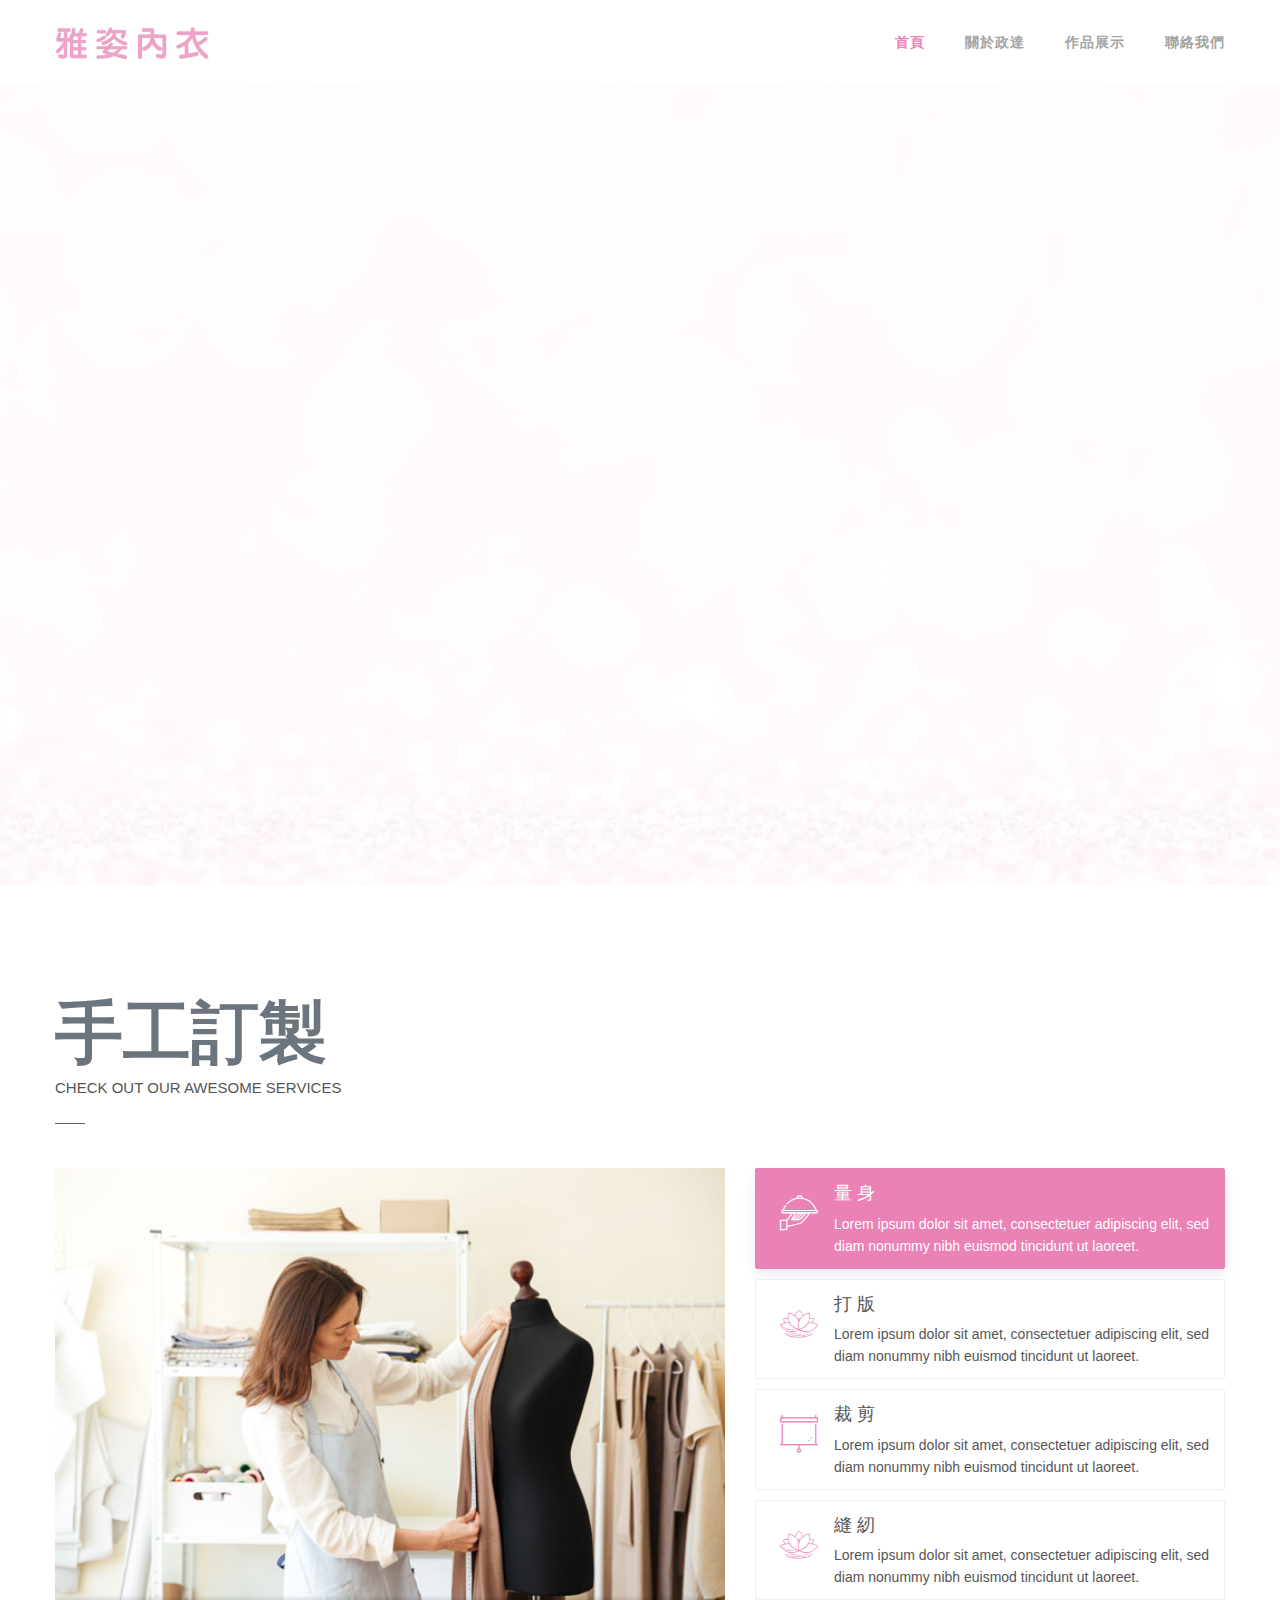
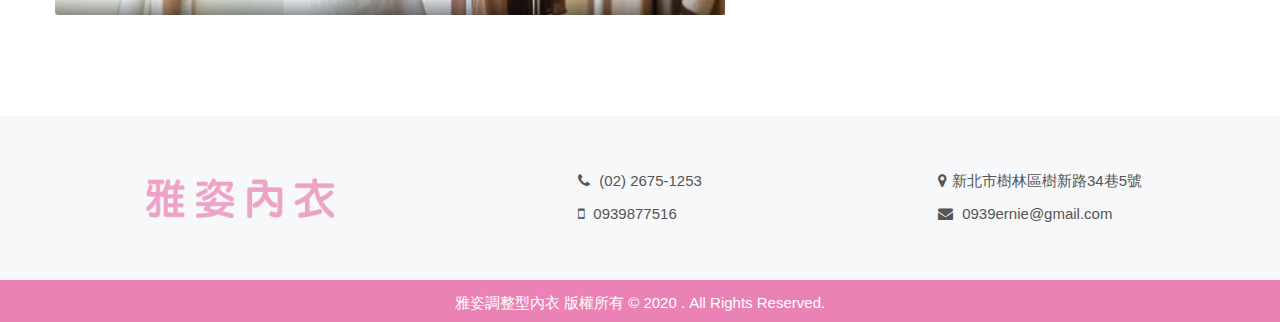
==== commit c9cff9ba: "pm" ====
--- a/index.html
+++ b/index.html
@@ -107,308 +107,99 @@
               data-whitespace="nowrap"
               data-frames='[{"delay":1000,"speed":1500,"frame":"0","from":"y:[-100%];z:0;rX:0deg;rY:0;rZ:0;sX:1;sY:1;skX:0;skY:0;","mask":"x:0px;y:0px;s:inherit;e:inherit;","to":"o:1;","ease":"Power3.easeInOut"},{"delay":"wait","speed":500,"frame":"999","to":"auto:auto;","ease":"Power3.easeInOut"}]'
               style="z-index: 5; color: #fff; font-weight: 900; letter-spacing: 5px;">
-              政達冷氣，空調安裝唯一選擇</h1>
+              打造女人的黃金曲線</h1>
             <!-- LAYER NR. 2 -->
             <div class="tp-caption tp-resizeme" data-x="center" data-hoffset="" data-y="410" data-voffset=""
               data-responsive_offset="on" data-fontsize="22" data-lineheight="22" data-whitespace="nowrap"
               data-frames='[{"delay":1500,"speed":1500,"frame":"0","from":"y:[100%];z:0;rX:0deg;rY:0;rZ:0;sX:1;sY:1;skX:0;skY:0;opacity:0;","mask":"x:0px;y:[100%];s:inherit;e:inherit;","to":"o:1;","ease":"Power2.easeInOut"},{"delay":"wait","speed":500,"frame":"999","to":"auto:auto;","ease":"Power3.easeInOut"}]'
-              style="z-index: 6; color: #fff; font-weight: 700;margin-top: 50px;">30年持續提供高品質安裝及完善保養</div>
+              style="z-index: 6; color: #fff; font-weight: 700;margin-top: 50px;">20年持續提供高品質設計及完善服務</div>
             <!-- LAYER NR. 3 -->
             <div class="tp-caption tp_m_title tp-resizeme" data-x="center" data-hoffset="" data-y="240" data-voffset=""
               data-responsive_offset="on" data-fontsize="['40'','40'','40','40']"
               data-lineheight="['40'','40'','40','40']" data-whitespace="nowrap"
               data-frames='[{"delay":1800,"speed":1500,"frame":"0","from":"y:[100%];z:0;rX:0deg;rY:0;rZ:0;sX:1;sY:1;skX:0;skY:0;opacity:0;","mask":"x:0px;y:[100%];s:inherit;e:inherit;","to":"o:1;","ease":"Power2.easeInOut"},{"delay":"wait","speed":500,"frame":"999","to":"auto:auto;","ease":"Power3.easeInOut"}]'
               style="color: #fff; font-weight: 700;">
-              秉持最好的服務
-            </div>
-          </li>
-          <!-- SLIDE NR. 2 -->
-          <li data-transition="crossfade">
-            <!-- MAIN IMAGE -->
-            <img src="images/customer/slider2.jpg" alt="政達冷氣行 冷氣安裝" title="政達冷氣行 冷氣安裝" data-bgposition="center center"
-              data-bgfit="cover" data-bgrepeat="no-repeat" data-bgparallax="10" class="rev-slidebg" data-no-retina="">
-            <!-- LAYER NR. 1 -->
-            <div class="tp-caption tp-resizeme" data-x="center" data-hoffset="" data-y="320" data-voffset=""
-              data-responsive_offset="on" data-fontsize="['70','50','40','25']" data-lineheight="['80','50','40','25']"
-              data-whitespace="nowrap"
-              data-frames='[{"delay":1000,"speed":1500,"frame":"0","from":"y:[-100%];z:0;rX:0deg;rY:0;rZ:0;sX:1;sY:1;skX:0;skY:0;","mask":"x:0px;y:0px;s:inherit;e:inherit;","to":"o:1;","ease":"Power3.easeInOut"},{"delay":"wait","speed":500,"frame":"999","to":"auto:auto;","ease":"Power3.easeInOut"}]'
-              style="z-index: 5; color: #fff; font-weight: 900; letter-spacing: 5px;">安裝維修清洗，一手包辦
-            </div>
-            <!-- LAYER NR. 2 -->
-            <div class="tp-caption tp-resizeme" data-x="center" data-hoffset="" data-y="410" data-voffset=""
-              data-responsive_offset="on" data-fontsize="22" data-lineheight="22" data-whitespace="nowrap"
-              data-frames='[{"delay":1500,"speed":1500,"frame":"0","from":"y:[100%];z:0;rX:0deg;rY:0;rZ:0;sX:1;sY:1;skX:0;skY:0;opacity:0;","mask":"x:0px;y:[100%];s:inherit;e:inherit;","to":"o:1;","ease":"Power2.easeInOut"},{"delay":"wait","speed":500,"frame":"999","to":"auto:auto;","ease":"Power3.easeInOut"}]'
-              style="z-index: 6; color: #fff;font-weight: 700;margin-top: 50px;">專業到府服務，優質的售後服務
-            </div>
-          </li>
-          <!-- SLIDE NR. 3 -->
-          <li data-transition="crossfade">
-            <!-- MAIN IMAGE -->
-            <img src="images/customer/slider3.jpg" alt="政達冷氣行 冷氣安裝" title="政達冷氣行 冷氣安裝" data-bgposition="center center"
-              data-bgfit="cover" data-bgrepeat="no-repeat" data-bgparallax="10" class="rev-slidebg" data-no-retina="">
-            <!-- LAYER NR. 1 -->
-            <div class="tp-caption tp-resizeme" data-x="center" data-hoffset="" data-y="305" data-voffset=""
-              data-responsive_offset="on" data-fontsize="['80','70','60','40']" data-lineheight="['80','70','60','40']"
-              data-whitespace="nowrap"
-              data-frames='[{"delay":1000,"speed":1500,"frame":"0","from":"y:[100%];z:0;rX:0deg;rY:0;rZ:0;sX:1;sY:1;skX:0;skY:0;opacity:0;","mask":"x:0px;y:[100%];s:inherit;e:inherit;","to":"o:1;","ease":"Power2.easeInOut"},{"delay":"wait","speed":500,"frame":"999","to":"auto:auto;","ease":"Power3.easeInOut"}]'
-              style="z-index: 5; color: #fff; font-weight: 900;">卓越服務，誠信起家
-            </div>
-            <!-- LAYER NR. 2 -->
-            <div class="tp-caption tp-resizeme" data-x="center" data-hoffset="" data-y="410" data-voffset=""
-              data-responsive_offset="on" data-fontsize="22" data-lineheight="22" data-whitespace="nowrap"
-              data-frames='[{"delay":1500,"speed":1500,"frame":"0","from":"y:[100%];z:0;rX:0deg;rY:0;rZ:0;sX:1;sY:1;skX:0;skY:0;opacity:0;","mask":"x:0px;y:[100%];s:inherit;e:inherit;","to":"o:1;","ease":"Power2.easeInOut"},{"delay":"wait","speed":500,"frame":"999","to":"auto:auto;","ease":"Power3.easeInOut"}]'
-              style="z-index: 6; color: #fff;font-weight: 700;margin-top: 50px;">專業的技術能力，優良的施工品質
+              雅姿調整型內衣
             </div>
           </li>
         </ul>
       </div>
     </div>
-    <!-- ========== ABOUT ========== -->
-    <section class="about">
-      <div class="container">
-        <div class="row">
-          <div class="col-lg-12">
-            <div class="section-title">
-              <h2 class="text-uppercase">服務項目</h2>
-              <p class="section-subtitle">High quality accommodation services</p>
-            </div>
-            <div class="info-branding m-b-50">
-              <div class="room-services-list">
-                <div class="row">
-                  <div class="col-sm-6">
-                    <ul class="list-unstyled">
-                      <li>
-                        各種廠牌冷氣裝設，箱型，窗型，分離式</li>
-                      <li>
-                        冷氣空調搭配裝潢專業施工</li>
-                      <li>
-                        冷氣空調保養工程</li>
-                      <li>
-                        各種家電維修買賣</li>
-                    </ul>
-                  </div>
-                  <div class="col-sm-6">
-                    <ul class="list-unstyled line">
-                      <li>
-                        窗型/變頻/分離式冷氣維修</li>
-                      <li>
-                        冷氣空調設計規劃</li>
-                      <li>
-                        到府清洗冷氣服務</li>
-                      <li>
-                        中古機型買賣</li>
-                    </ul>
-                  </div>
-                </div>
-              </div>
-            </div>
-
-            <div>
-              <div class="step_box1"><img src="images/customer/customer-service.png"><div class="step_text">了解客戶需求</div>
-              </div>
-              <div class="step_box2"><div class="step_trn"></div></div>
-              <div class="step_box1"><img src="images/customer/search.png"><div class="step_text">免費現場勘查</div></div>
-              <div class="step_box2"><div class="step_trn"></div></div>
-              <div class="step_box1"><img src="images/customer/sketch.png"><div class="step_text">設計規劃</div></div>
-              <div class="step_box2"><div class="step_trn"></div></div>
-              <div class="step_box1"><img src="images/customer/receipt.png"><div class="step_text">報價</div></div>
-              <div class="step_box2"><div class="step_trn"></div></div>
-              <div class="step_box1"><img src="images/customer/repairing.png"><div class="step_text">進場施工</div></div>
-              <div class="step_box2"><div class="step_trn"></div></div>
-              <div class="step_box1"><img src="images/customer/handshake.png"><div class="step_text">售後服務</div></div>
-            </div>
-
-
-
-          </div>
-        </div>
-      </div>
-    </section>
-
-    <!-- ========== GALLERY ========== -->
-    <section class="gallery">
+    <!-- ========== SERVICES ========== -->
+    <section class="services">
       <div class="container">
         <div class="section-title">
-          <h2>政達的專業，深獲肯定</h2>
-          <p class="section-subtitle">Check out our award gallery</p>
-        </div>
-        <div class="gallery-owl owl-carousel image-gallery">
-          <!-- ITEM -->
-          <div class="gallery-item">
-            <figure class="gradient2-overlay image-icon">
-              <a href="images/customer/award_pro.jpg">
-                <img src="images/customer/award_pro.jpg" alt="日立冷氣推薦認證">
-              </a>
-              <!-- <figcaption>Swimming Pool</figcaption> -->
-            </figure>
-          </div>
-          <!-- ITEM -->
-          <div class="gallery-item">
-            <figure class="gradient2-overlay image-icon">
-              <a href="images/customer/award_107.jpg">
-                <img src="images/customer/award_107.jpg" alt="107年度日立冷氣推薦認證">
-              </a>
-              <!-- <figcaption>Swimming Pool</figcaption> -->
-            </figure>
-          </div>
-          <!-- ITEM -->
-          <div class="gallery-item">
-            <figure class="gradient2-overlay image-icon">
-              <a href="images/customer/award_106.jpg">
-                <img src="images/customer/award_106.jpg" alt="106年度日立冷氣推薦認證">
-              </a>
-              <!-- <figcaption>Swimming Pool</figcaption> -->
-            </figure>
-          </div>
-          <!-- ITEM -->
-          <div class="gallery-item">
-            <figure class="gradient2-overlay image-icon">
-              <a href="images/customer/award_105.jpg">
-                <img src="images/customer/award_105.jpg" alt="105年度日立冷氣推薦認證">
-              </a>
-              <!-- <figcaption>Swimming Pool</figcaption> -->
-            </figure>
-          </div>
-          <!-- ITEM -->
-          <div class="gallery-item">
-            <figure class="gradient2-overlay image-icon">
-              <a href="images/customer/award_104.jpg">
-                <img src="images/customer/award_104.jpg" alt="104年度日立冷氣推薦認證">
-              </a>
-              <!-- <figcaption>Swimming Pool</figcaption> -->
-            </figure>
-          </div>
-          <!-- ITEM -->
-          <div class="gallery-item">
-            <figure class="gradient2-overlay image-icon">
-              <a href="images/customer/award_103.jpg">
-                <img src="images/customer/award_103.jpg" alt="103年度日立冷氣推薦認證">
-              </a>
-              <!-- <figcaption>Swimming Pool</figcaption> -->
-            </figure>
-          </div>
-          <!-- ITEM -->
-          <div class="gallery-item">
-            <figure class="gradient2-overlay image-icon">
-              <a href="images/customer/award_102.jpg">
-                <img src="images/customer/award_102.jpg" alt="102年度日立冷氣推薦認證">
-              </a>
-              <!-- <figcaption>Swimming Pool</figcaption> -->
-            </figure>
-          </div>
-          <!-- ITEM -->
-          <div class="gallery-item">
-            <figure class="gradient2-overlay image-icon">
-              <a href="images/customer/award_101.jpg">
-                <img src="images/customer/award_101.jpg" alt="101年度日立冷氣推薦認證">
-              </a>
-              <!-- <figcaption>Swimming Pool</figcaption> -->
-            </figure>
-          </div>
-          <!-- ITEM -->
-          <div class="gallery-item">
-            <figure class="gradient2-overlay image-icon">
-              <a href="images/customer/award_100.jpg">
-                <img src="images/customer/award_100.jpg" alt="100年度日立冷氣推薦認證">
-              </a>
-              <!-- <figcaption>Swimming Pool</figcaption> -->
-            </figure>
-          </div>
-          <!-- ITEM -->
-          <div class="gallery-item">
-            <figure class="gradient2-overlay image-icon">
-              <a href="images/customer/award_99.jpg">
-                <img src="images/customer/award_99.jpg" alt="99年度日立冷氣推薦認證">
-              </a>
-              <!-- <figcaption>Swimming Pool</figcaption> -->
-            </figure>
-          </div>
-          <!-- ITEM -->
-          <div class="gallery-item">
-            <figure class="gradient2-overlay image-icon">
-              <a href="images/customer/award_98.jpg">
-                <img src="images/customer/award_98.jpg" alt="98年度日立冷氣推薦認證">
-              </a>
-              <!-- <figcaption>Swimming Pool</figcaption> -->
-            </figure>
-          </div>
-          <!-- ITEM -->
-          <div class="gallery-item">
-            <figure class="gradient2-overlay image-icon">
-              <a href="images/customer/award_97.jpg">
-                <img src="images/customer/award_97.jpg" alt="97年度日立冷氣推薦認證">
-              </a>
-              <!-- <figcaption>Swimming Pool</figcaption> -->
-            </figure>
-          </div>
-          <!-- ITEM -->
-          <div class="gallery-item">
-            <figure class="gradient2-overlay image-icon">
-              <a href="images/customer/award_96.jpg">
-                <img src="images/customer/award_96.jpg" alt="96年度日立冷氣推薦認證">
-              </a>
-              <!-- <figcaption>Swimming Pool</figcaption> -->
-            </figure>
-          </div>
-          <!-- ITEM -->
-          <div class="gallery-item">
-            <figure class="gradient2-overlay image-icon">
-              <a href="images/customer/award_95.jpg">
-                <img src="images/customer/award_95.jpg" alt="95年度日立冷氣推薦認證">
-              </a>
-              <!-- <figcaption>Swimming Pool</figcaption> -->
-            </figure>
-          </div>
-          <!-- ITEM -->
-          <div class="gallery-item">
-            <figure class="gradient2-overlay image-icon">
-              <a href="images/customer/award_94.jpg">
-                <img src="images/customer/award_94.jpg" alt="94年度日立冷氣推薦認證">
-              </a>
-              <!-- <figcaption>Swimming Pool</figcaption> -->
-            </figure>
-          </div>
-          <!-- ITEM -->
-          <div class="gallery-item">
-            <figure class="gradient2-overlay image-icon">
-              <a href="images/customer/award_93.jpg">
-                <img src="images/customer/award_93.jpg" alt="93年度日立冷氣推薦認證">
-              </a>
-              <!-- <figcaption>Swimming Pool</figcaption> -->
-            </figure>
-          </div>
-          <!-- ITEM -->
-          <div class="gallery-item">
-            <figure class="gradient2-overlay image-icon">
-              <a href="images/customer/award_92.jpg">
-                <img src="images/customer/award_92.jpg" alt="92年度日立冷氣推薦認證">
-              </a>
-              <!-- <figcaption>Swimming Pool</figcaption> -->
-            </figure>
-          </div>
-        </div>
-      </div>
-    </section>
-    <!-- ========== INSTAGRAM ========== -->
-    <section class="brands">
-      <div class="container">
-        <div class="section-title">
-          <h2>主要合作夥伴</h2>
-          <p class="section-subtitle">Check out our major brands</p>
-        </div>
-      </div>
-      <div id="brand-slide" class="owl-carousel brand-slide">
-        <div class="brand-item">
-          <a href="http://www.taiwan-hitachi.com.tw/" target="_blank"><img src="images/customer/s1.jpg" alt="日立冷氣安裝推薦"></a>
-        </div>
-        <div class="brand-item">
-          <a href="https://www.hotaidev.com.tw/" target="_blank"><img src="images/customer/s6.jpg" alt="大金空調安裝推薦"></a>
-        </div>
-        <div class="brand-item">
-          <a href="http://taiitsu.com.tw/front/bin/home.phtml" target="_blank"><img src="images/customer/s4.jpg" alt="太一空調安裝推薦"></a>
-        </div>
-      </div>
-    </section>
+          <h4>手工訂製</h4>
+          <p class="section-subtitle">Check out our awesome services</p>
+        </div>
+        <div class="row">
+          <div class="col-lg-7 col-12">
+            <div data-slider-id="services" class="services-owl owl-carousel">
+              <figure class="gradient-overlay">
+                <img src="images/customer/index-1.jpg" class="img-fluid" alt="Image">
+                <figcaption>
+                </figcaption>
+              </figure>
+              <figure class="gradient-overlay">
+                <img src="images/customer/index-2.jpg" class="img-fluid" alt="Image">
+                <figcaption>
+                </figcaption>
+              </figure>
+              <figure class="gradient-overlay">
+                <img src="images/customer/index-3.jpg" class="img-fluid" alt="Image">
+                <figcaption>
+                </figcaption>
+              </figure>
+              <figure class="gradient-overlay">
+                <img src="images/customer/index-4.jpg" class="img-fluid" alt="Image">
+                <figcaption>
+                </figcaption>
+              </figure>
+            </div>
+          </div>
+          <div class="col-lg-5 col-12">
+            <div class="owl-thumbs" data-slider-id="services">
+              <div class="owl-thumb-item">
+                <span class="media-left">
+                  <i class="flaticon-tray-1"></i>
+                </span>
+                <div class="media-body">
+                  <h5>量 身</h5>
+                  <p>Lorem ipsum dolor sit amet, consectetuer adipiscing elit, sed diam nonummy nibh euismod tincidunt ut laoreet.</p>
+                </div>
+              </div>
+              <div class="owl-thumb-item">
+                <span class="media-left">
+                  <i class="flaticon-nature"></i>
+                </span>
+                <div class="media-body">
+                  <h5>打 版</h5>
+                  <p>Lorem ipsum dolor sit amet, consectetuer adipiscing elit, sed diam nonummy nibh euismod tincidunt ut laoreet.</p>
+                </div>
+              </div>
+              <div class="owl-thumb-item">
+                <span class="media-left">
+                  <i class="flaticon-screen-1"></i>
+                </span>
+                <div class="media-body">
+                  <h5>裁 剪</h5>
+                  <p>Lorem ipsum dolor sit amet, consectetuer adipiscing elit, sed diam nonummy nibh euismod tincidunt ut laoreet.</p>
+                </div>
+              </div>
+              <div class="owl-thumb-item">
+                <span class="media-left">
+                  <i class="flaticon-nature"></i>
+                </span>
+                <div class="media-body">
+                  <h5>縫 紉</h5>
+                  <p>Lorem ipsum dolor sit amet, consectetuer adipiscing elit, sed diam nonummy nibh euismod tincidunt ut laoreet.</p>
+                </div>
+              </div>
+            </div>
+          </div>
+        </div>
+      </div>
+    </section>  
     <!-- ========== FOOTER ========== -->
     <footer>
       <div class="footer-widgets">
@@ -427,11 +218,11 @@
                   <ul class="contact-details">
                     <li>
                       <i class="fa fa-phone" aria-hidden="true"></i>
-                      <a href="tel:+886-2676-3799">(02) 2689-9351 / (02) 2676-3799</a>
+                      <a href="tel:+886-26751253">(02) 2675-1253</a>
                     </li>
                     <li>
                       <i class="fa fa-mobile" aria-hidden="true"></i>
-                      <a href="tel:0932227943">0932227943 / 0932121776</a>
+                      <a href="tel:0939877516">0939877516</a>
                     </li>
                   </ul>
                 </div>
@@ -443,12 +234,11 @@
                 <div class="inner">
                   <ul class="contact-details">
                     <li>
-                      <i class="fa fa-map-marker" aria-hidden="true"></i>新北市樹林區光興街47號
+                      <i class="fa fa-map-marker" aria-hidden="true"></i>新北市樹林區樹新路34巷5號
                     </li>
                     <li>
                       <i class="fa fa-envelope"></i>
-                      Email:
-                      <a href="mailto:hugo010911@gmail.com">hugo010911@gmail.com</a>
+                      <a href="mailto:0939ernie@gmail.com">0939ernie@gmail.com</a>
                     </li>
                   </ul>
                 </div>
@@ -462,7 +252,7 @@
         <div class="container">
           <div class="row">
             <div class="col-md-12">
-              <div class="copyrights text-center">政達冷氣有限公司 版權所有 © 2020 . All Rights Reserved.</div>
+              <div class="copyrights text-center">雅姿調整型內衣 版權所有 © 2020 . All Rights Reserved.</div>
             </div>
           </div>
         </div>
--- a/css/style.css
+++ b/css/style.css
@@ -72,7 +72,7 @@
     COLOR SCHEME:
 
     Main Color : #eb82b5
-    Main Color Hover/Focus : #365090
+    Main Color Hover/Focus : #eb82b5
 
 =============================================================*/
 
@@ -1413,7 +1413,7 @@
 }
 
 .back-to-top:hover, .back-to-top:focus {
-  background: #365090;
+  background: #eb82b5;
   -webkit-box-shadow: 0 5px 10px 0 rgba(35, 50, 56, 0.1);
   box-shadow: 0 5px 10px 0 rgba(35, 50, 56, 0.1);
 }
@@ -1568,7 +1568,7 @@
 }
 
 .btn:hover, .btn:focus, .btn:active {
-  background: #365090;
+  background: #eb82b5;
   cursor: pointer;
   color: #fff;
   outline: none !important;
@@ -2089,7 +2089,7 @@
 }
 
 header.horizontal-header .main-menu .menu .menu-item a:hover, header.horizontal .main-menu .menu .menu-item a:focus, header.horizontal-header .main-menu .menu .menu-item.open a, header.horizontal-header .main-menu .menu .menu-item.active a {
-  color: #365090;
+  color: #eb82b5;
 }
 
 header.horizontal-header .main-menu .menu .menu-item:last-child a {
@@ -2413,7 +2413,7 @@
 }
 
 header.vertical-header .main-menu .menu .menu-item a:hover, header.vertical-header .main-menu .menu .menu-item a:focus, header.vertical-header .main-menu .menu .menu-item.open a, header.vertical-header .main-menu .menu .menu-item.active a {
-  color: #365090;
+  color: #eb82b5;
 }
 
 header.vertical-header .main-menu .menu .menu-item.menu-btn {
@@ -4018,7 +4018,7 @@
 }
 
 .daterangepicker td.start-date, .daterangepicker td.end-date, .daterangepicker td.available:hover {
-  background: #365090 !important;
+  background: #eb82b5 !important;
   color: #fff;
 }
 
@@ -4457,7 +4457,7 @@
 }
 
 .booking-form-toggle:hover, .booking-form-toggle.open {
-  background: #365090;
+  background: #eb82b5;
 }
 
 .popup-booking-form {
@@ -6257,7 +6257,7 @@
 }
 
 .gallery-filters .active, .gallery-filters .filter:hover {
-  color: #365090;
+  color: #eb82b5;
 }
 
 .gallery-page .gallery-item {
--- a/css/customer.css
+++ b/css/customer.css
@@ -15,10 +15,12 @@
 header .brand {
     display: inline-block;
     padding: 0;
-    width: 18vw;i
-    line-height: 82px;
-}
-header .brand img{ width: 50% }
+    width: 12vw;
+    line-height: 84px;
+}
+header .brand img {
+    width: 100%;
+}
 
 /* footer */
 footer .subfooter{
@@ -43,6 +45,14 @@
 }
 
 /* index page*/
+.section-title h4 {
+    color: #6c757d;
+    font-size: 68px;
+    font-family: 'Oswald','微軟正黑體', sans-serif;
+    font-weight: 600;
+    text-transform: uppercase;
+}
+
 .page-title{
     text-align: center;
 }
@@ -53,20 +63,6 @@
     text-transform: uppercase;
 }
 .gradient-overlay:after, .gradient-overlay-hover:after, .gradient-slider .slotholder:after {
-    width: 100%;
-    height: 100%;
-    content: "";
-    position: absolute;
-    left: 0;
-    top: 0;
-    pointer-events: none;
-    background: rgba(0,0,0,0.4);
-    -webkit-transition: .4s;
-    transition: .4s;
-    opacity: 1;
-}
-
-.gradient2-overlay:after, .gradient2-overlay-hover:after, .gradient2-slider .slotholder:after {
     width: 100%;
     height: 100%;
     content: "";
@@ -80,6 +76,20 @@
     opacity: 0;
 }
 
+.gradient2-overlay:after, .gradient2-overlay-hover:after, .gradient2-slider .slotholder:after {
+    width: 100%;
+    height: 100%;
+    content: "";
+    position: absolute;
+    left: 0;
+    top: 0;
+    pointer-events: none;
+    background: rgba(0,0,0,0.4);
+    -webkit-transition: .4s;
+    transition: .4s;
+    opacity: 0;
+}
+
 .loader3 .spin img {
     margin-top: 50px;
     max-width: 70px;
@@ -191,12 +201,12 @@
     max-height: 250px;
     display: block;
     margin: 0 auto 40px;
-    background: url('../images/customer/contact.jpg') center center;
+    background: url('../images/customer/contact-1.jpg') center center;
     background-size: cover;
     -webkit-box-shadow: 0px 5px 40px 0px rgba(0, 0, 0, 0.1);
     box-shadow: 0px 5px 40px 0px rgba(0, 0, 0, 0.1);
     border-radius: 50%;
-    border: 10px solid #e3e3e3;
+    border: 10px solid #ffdede;
 }
 
 /* about */
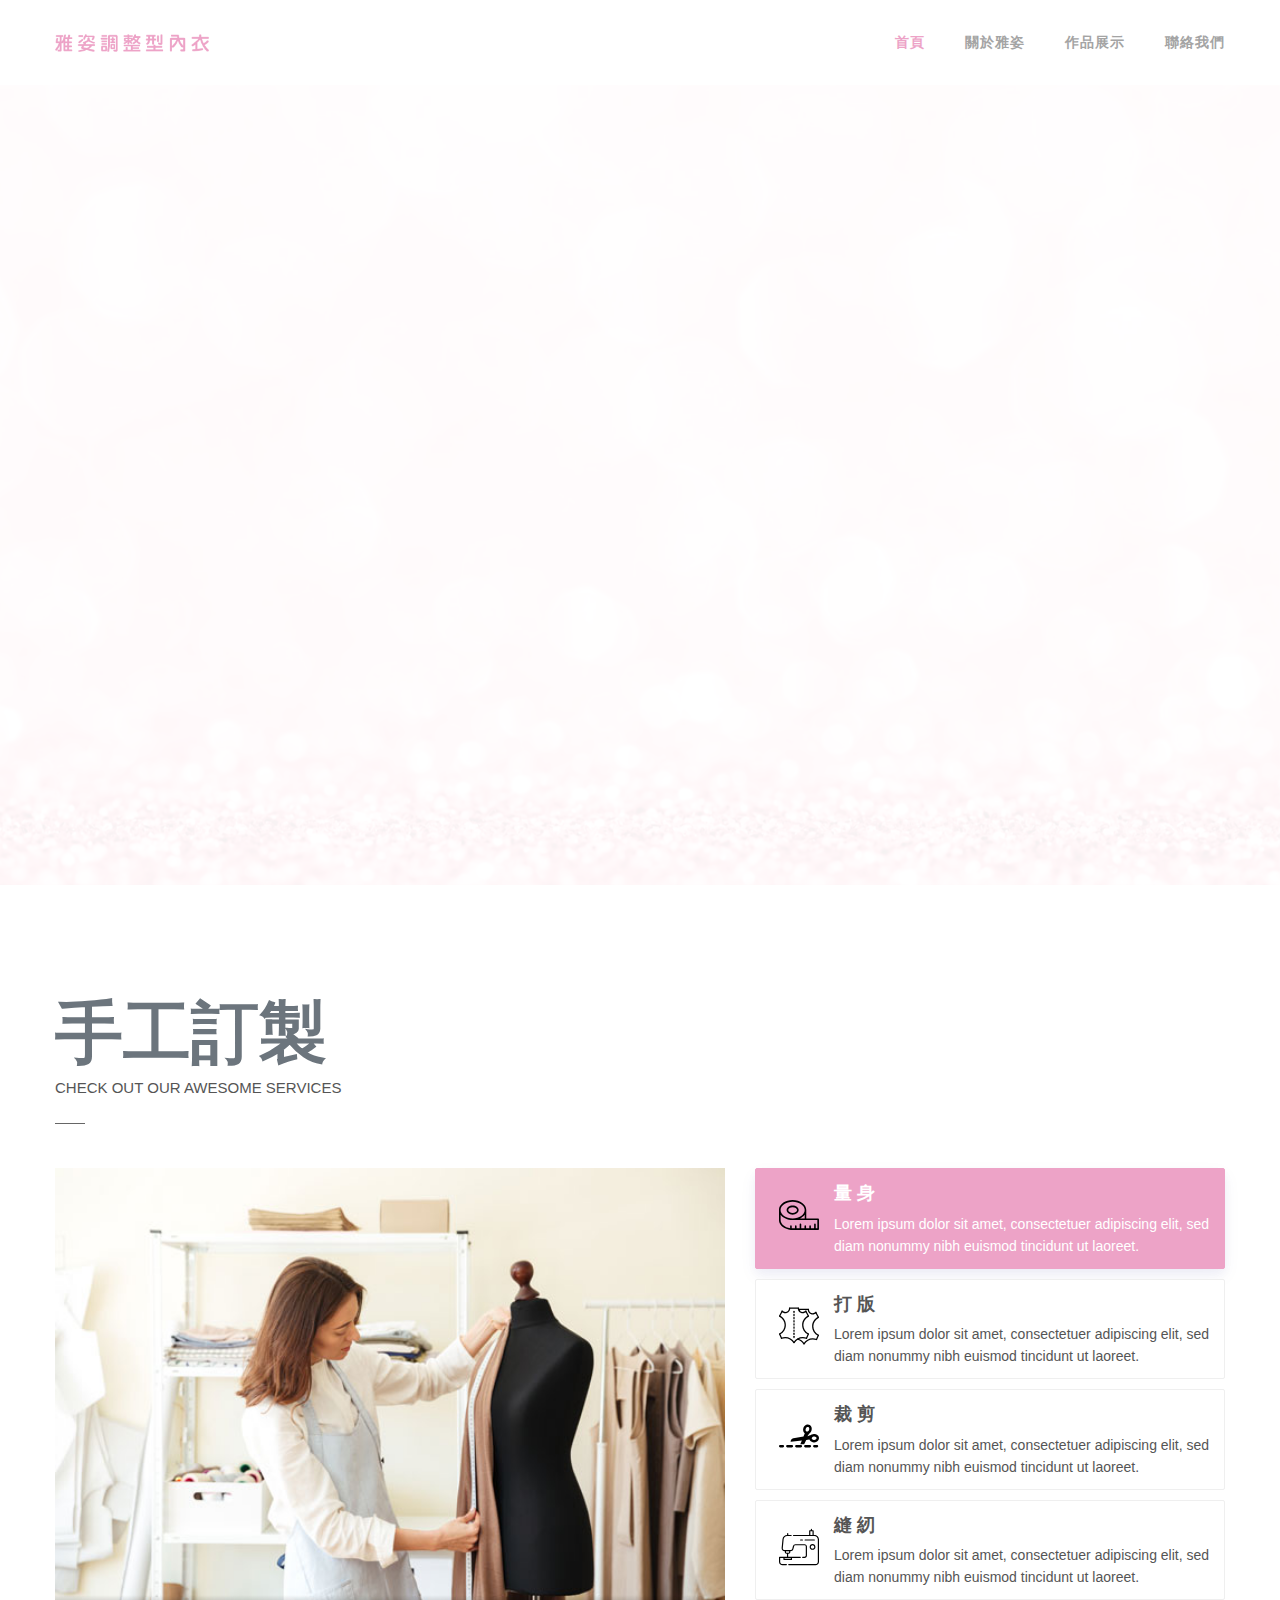
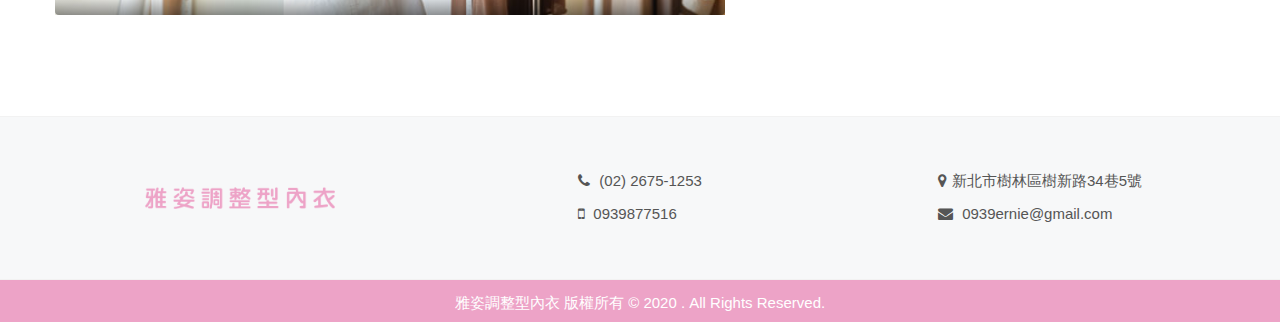
==== commit a6d0479c: "pm" ====
--- a/index.html
+++ b/index.html
@@ -6,7 +6,7 @@
   <meta content="IE=edge" http-equiv="X-UA-Compatible">
   <meta content="width=device-width, initial-scale=1, maximum-scale=1" name="viewport">
   <!-- ========== SEO ========== -->
-  <title>政達冷氣 - 冷氣安裝 - 冷氣保養 - 冷氣維修 - 日立安裝推薦 - 大金安裝推薦 - 太一安裝推薦 - 冷氣行推薦</title>
+  <title>雅姿調整型內衣</title>
   <meta name="author" content="政達冷氣行">
   <meta name="description" content="政達冷氣安裝唯一推薦，日立冷氣安裝,太一冷氣安裝,大金冷氣安裝,新北冷氣行推薦,新北冷氣安裝推薦,新北冷氣維修推薦,台北冷氣安裝推薦,台北冷氣安裝費用,台北冷氣安裝店家,台北冷氣安裝廠商,台北冷氣安裝估價,台北冷氣安裝免費估價,台北窗型冷氣安裝,台北冷氣行,台北清洗冷氣,台北冷氣清洗,台北冷氣清洗推薦,台北冷氣清洗公司，北投冷氣維修推薦,士林冷氣維修推薦,內湖冷氣維修推薦,中山冷氣維修推薦,萬華冷氣維修推薦,中正冷氣維修推薦,松山冷氣維修推薦,三重冷氣維修推薦,八里冷氣維修推薦,五股冷氣維修推薦,中和冷氣維修推薦,石牌冷氣維修推薦,天母冷氣維修推薦,北投冷氣行推薦,士林冷氣行推薦,內湖冷氣行推薦,中山冷氣行推薦,萬華冷氣行推薦,中正冷氣行推薦,松山冷氣行推薦,三重冷氣行推薦,八里冷氣行推薦,五股冷氣行推薦,中和冷氣行推薦,石牌冷氣行推薦,天母冷氣行推薦">
   <!-- <meta name="description" content="政達冷氣位於樹林區，在台北市、新北市、新莊、板橋、土城、中和、桃園、樹林地區經營冷氣空調事業近30餘年，政達冷氣多年來持續提供超越客戶期待的高品質安裝及迅速服務，並堅持以最專業的冷氣空調施工技術，及品質優良的冷氣空調來對待所有客戶。新北冷氣行推薦,新北冷氣安裝推薦,新北冷氣維修推薦,台北冷氣安裝推薦,台北冷氣安裝費用,台北冷氣安裝店家,台北冷氣安裝廠商,台北冷氣安裝估價,台北冷氣安裝免費估價,台北窗型冷氣安裝,台北冷氣行,台北清洗冷氣,台北冷氣清洗,台北冷氣清洗推薦,台北冷氣清洗公司，北投冷氣維修推薦,士林冷氣維修推薦,內湖冷氣維修推薦,中山冷氣維修推薦,萬華冷氣維修推薦,中正冷氣維修推薦,松山冷氣維修推薦,三重冷氣維修推薦,八里冷氣維修推薦,五股冷氣維修推薦,中和冷氣維修推薦,石牌冷氣維修推薦,天母冷氣維修推薦,北投冷氣行推薦,士林冷氣行推薦,內湖冷氣行推薦,中山冷氣行推薦,萬華冷氣行推薦,中正冷氣行推薦,松山冷氣行推薦,三重冷氣行推薦,八里冷氣行推薦,五股冷氣行推薦,中和冷氣行推薦,石牌冷氣行推薦,天母冷氣行推薦"> -->
@@ -80,7 +80,7 @@
               <a href="index.html">首頁</a>
             </li>
             <li class="menu-item dropdown">
-              <a href="about.html">關於政達</a>
+              <a href="about.html">關於雅姿</a>
             </li>            
             <li class="menu-item dropdown">
               <a href="reveal.html">作品展示</a>
@@ -161,37 +161,37 @@
             <div class="owl-thumbs" data-slider-id="services">
               <div class="owl-thumb-item">
                 <span class="media-left">
-                  <i class="flaticon-tray-1"></i>
+                  <img src="images/customer/ruler.svg">
                 </span>
                 <div class="media-body">
-                  <h5>量 身</h5>
+                  <h5 class="f-w-b">量 身</h5>
                   <p>Lorem ipsum dolor sit amet, consectetuer adipiscing elit, sed diam nonummy nibh euismod tincidunt ut laoreet.</p>
                 </div>
               </div>
               <div class="owl-thumb-item">
                 <span class="media-left">
-                  <i class="flaticon-nature"></i>
+                  <img src="images/customer/leather.svg">
                 </span>
                 <div class="media-body">
-                  <h5>打 版</h5>
+                  <h5 class="f-w-b">打 版</h5>
                   <p>Lorem ipsum dolor sit amet, consectetuer adipiscing elit, sed diam nonummy nibh euismod tincidunt ut laoreet.</p>
                 </div>
               </div>
               <div class="owl-thumb-item">
                 <span class="media-left">
-                  <i class="flaticon-screen-1"></i>
+                  <img src="images/customer/cut.svg">
                 </span>
                 <div class="media-body">
-                  <h5>裁 剪</h5>
+                  <h5 class="f-w-b">裁 剪</h5>
                   <p>Lorem ipsum dolor sit amet, consectetuer adipiscing elit, sed diam nonummy nibh euismod tincidunt ut laoreet.</p>
                 </div>
               </div>
               <div class="owl-thumb-item">
                 <span class="media-left">
-                  <i class="flaticon-nature"></i>
+                  <img src="images/customer/sew.svg">
                 </span>
                 <div class="media-body">
-                  <h5>縫 紉</h5>
+                  <h5 class="f-w-b">縫 紉</h5>
                   <p>Lorem ipsum dolor sit amet, consectetuer adipiscing elit, sed diam nonummy nibh euismod tincidunt ut laoreet.</p>
                 </div>
               </div>
--- a/css/style.css
+++ b/css/style.css
@@ -71,8 +71,8 @@
 
     COLOR SCHEME:
 
-    Main Color : #eb82b5
-    Main Color Hover/Focus : #eb82b5
+    Main Color : #eda3c7
+    Main Color Hover/Focus : #eda3c7
 
 =============================================================*/
 
@@ -1388,7 +1388,7 @@
   visibility: hidden;
   height: 50px;
   width: 50px;
-  background: #eb82b5;
+  background: #eda3c7;
   border-radius: 4px;
   right: 60px;
   bottom: 20px;
@@ -1413,7 +1413,7 @@
 }
 
 .back-to-top:hover, .back-to-top:focus {
-  background: #eb82b5;
+  background: #eda3c7;
   -webkit-box-shadow: 0 5px 10px 0 rgba(35, 50, 56, 0.1);
   box-shadow: 0 5px 10px 0 rgba(35, 50, 56, 0.1);
 }
@@ -1463,24 +1463,24 @@
 }
 
 .tooltip-inner {
-  background: #eb82b5;
+  background: #eda3c7;
 }
 
 .tooltip.bs-tooltip-top .arrow:before {
-  border-top-color: #eb82b5;
+  border-top-color: #eda3c7;
   bottom: 1px;
 }
 
 .tooltip.bs-tooltip-right .arrow:before {
-  border-right-color: #eb82b5;
+  border-right-color: #eda3c7;
 }
 
 .tooltip.bs-tooltip-bottom .arrow:before {
-  border-bottom-color: #eb82b5;
+  border-bottom-color: #eda3c7;
 }
 
 .tooltip.bs-tooltip-left .arrow:before {
-  border-left-color: #eb82b5;
+  border-left-color: #eda3c7;
 }
 
 .pagination {
@@ -1554,7 +1554,7 @@
 /* ===== 02.3 BUTTONS ===== */
 
 .btn {
-  background: #eb82b5;
+  background: #eda3c7;
   color: #fff;
   letter-spacing: 0.5px;
   font-size: 15px;
@@ -1568,7 +1568,7 @@
 }
 
 .btn:hover, .btn:focus, .btn:active {
-  background: #eb82b5;
+  background: #eda3c7;
   cursor: pointer;
   color: #fff;
   outline: none !important;
@@ -1732,7 +1732,7 @@
 =============================================*/
 
 .topbar {
-  background: #eb82b5;
+  background: #eda3c7;
   width: 100%;
   display: -webkit-box;
   display: -ms-flexbox;
@@ -2020,7 +2020,7 @@
   margin-left: auto;
   margin-right: auto;
   clear: both;
-  background: #eb82b5;
+  background: #eda3c7;
   -webkit-transition: .4s;
   transition: .4s;
 }
@@ -2089,7 +2089,7 @@
 }
 
 header.horizontal-header .main-menu .menu .menu-item a:hover, header.horizontal .main-menu .menu .menu-item a:focus, header.horizontal-header .main-menu .menu .menu-item.open a, header.horizontal-header .main-menu .menu .menu-item.active a {
-  color: #eb82b5;
+  color: #eda3c7;
 }
 
 header.horizontal-header .main-menu .menu .menu-item:last-child a {
@@ -2413,7 +2413,7 @@
 }
 
 header.vertical-header .main-menu .menu .menu-item a:hover, header.vertical-header .main-menu .menu .menu-item a:focus, header.vertical-header .main-menu .menu .menu-item.open a, header.vertical-header .main-menu .menu .menu-item.active a {
-  color: #eb82b5;
+  color: #eda3c7;
 }
 
 header.vertical-header .main-menu .menu .menu-item.menu-btn {
@@ -3006,13 +3006,13 @@
 
 .brand-info .inner .stars i {
   font-size: 18px;
-  color: #eb82b5;
+  color: #eda3c7;
   margin: 0 2px;
 }
 
 .brand-info .inner .title {
   margin-top: 10px;
-  color: #eb82b5;
+  color: #eda3c7;
 }
 
 /* ===== 05.3 SERVICES ===== */
@@ -3059,8 +3059,8 @@
   color: #fff;
   -webkit-transition: all 0.1s ease-out;
   transition: all 0.1s ease-out;
-  background: #eb82b5;
-  border-color: #eb82b5;
+  background: #eda3c7;
+  border-color: #eda3c7;
 }
 
 .services .owl-thumb-item:hover {
@@ -3102,7 +3102,7 @@
 }
 
 .services .owl-thumb-item .media-left {
-  color: #eb82b5;
+  color: #eda3c7;
   font-size: 2em;
   line-height: 2em;
   text-align: center;
@@ -4018,12 +4018,12 @@
 }
 
 .daterangepicker td.start-date, .daterangepicker td.end-date, .daterangepicker td.available:hover {
-  background: #eb82b5 !important;
+  background: #eda3c7 !important;
   color: #fff;
 }
 
 .daterangepicker td.in-range {
-  background: #eb82b5;
+  background: #eda3c7;
   color: #fff;
 }
 
@@ -4374,8 +4374,8 @@
 }
 
 .vertical-booking-form.dark {
-  background: #eb82b5;
-  border-color: #eb82b5;
+  background: #eda3c7;
+  border-color: #eda3c7;
 }
 
 .vertical-booking-form .form-title {
@@ -4442,7 +4442,7 @@
   transform: translateY(-50%);
   width: 50px;
   height: 50px;
-  background: #eb82b5;
+  background: #eda3c7;
   border-radius: 50%;
   text-align: center;
   line-height: 50px;
@@ -4457,7 +4457,7 @@
 }
 
 .booking-form-toggle:hover, .booking-form-toggle.open {
-  background: #eb82b5;
+  background: #eda3c7;
 }
 
 .popup-booking-form {
@@ -4828,7 +4828,7 @@
   height: 50px;
   position: absolute;
   display: block;
-  border-top: 50px solid #eb82b5;
+  border-top: 50px solid #eda3c7;
   border-left: 50px solid transparent;
   top: 0;
   left: auto;
@@ -4907,7 +4907,7 @@
 .room-list-item .room-price .price {
   margin-bottom: 30px;
   font-size: 20px;
-  color: #eb82b5;
+  color: #eda3c7;
   text-transform: uppercase;
 }
 
@@ -5132,7 +5132,7 @@
   display: block;
   font-size: 20px;
   font-weight: 400;
-  color: #eb82b5;
+  color: #eda3c7;
 }
 
 .room-block-item .room-price .price small {
@@ -5194,7 +5194,7 @@
   display: inline-block;
   float: right;
   margin-top: 32px;
-  color: #eb82b5;
+  color: #eda3c7;
   font-size: 30px;
 }
 
@@ -5237,7 +5237,7 @@
 }
 
 .room-slider-full-width .room-price {
-  background: #eb82b5;
+  background: #eda3c7;
   border-radius: 50%;
   text-align: center;
 }
@@ -5281,7 +5281,7 @@
 
 .room-reviews .rating-details .review-summary {
   text-align: center;
-  background-color: #eb82b5;
+  background-color: #eda3c7;
   color: #fff;
   text-transform: uppercase;
   padding: 20px 10px;
@@ -5321,7 +5321,7 @@
 }
 
 .room-reviews .rating-details .progress-bar {
-  background-color: #eb82b5
+  background-color: #eda3c7
 }
 
 .room-reviews .review-box {
@@ -5586,7 +5586,7 @@
 
 p.dropcap:first-letter {
   float: left;
-  color: #eb82b5;
+  color: #eda3c7;
   font-size: 6em;
   line-height: 1em;
   margin: 0px 20px 5px 0;
@@ -6019,7 +6019,7 @@
 .page-title .breadcrumb li:last-child {
   padding: 5px 5px;
   border-radius: 2px;
-  color: #eb82b5;
+  color: #eda3c7;
 }
 
 .page-title .breadcrumb li:last-child:after {
@@ -6257,7 +6257,7 @@
 }
 
 .gallery-filters .active, .gallery-filters .filter:hover {
-  color: #eb82b5;
+  color: #eda3c7;
 }
 
 .gallery-page .gallery-item {
@@ -6319,7 +6319,7 @@
 }
 
 .restaurant-menu-item .title span.price {
-  color: #eb82b5;
+  color: #eda3c7;
 }
 
 section.restaurant .restaurant-menu-item .title span.price {
@@ -6654,7 +6654,7 @@
   left: 50%;
   -webkit-transform: translate(-50%, -50%);
   transform: translate(-50%, -50%);
-  background: #eb82b5;
+  background: #eda3c7;
   border-radius: 100%;
   -webkit-animation-duration: 1s;
   animation-duration: 1s;
@@ -6693,7 +6693,7 @@
   width: 10px;
   height: 10px;
   border-radius: 50%;
-  background: #eb82b5;
+  background: #eda3c7;
   opacity: 0;
   -webkit-animation: loader2 3.4s infinite ease-in-out;
   animation: loader2 3.4s infinite ease-in-out;
@@ -6786,7 +6786,7 @@
   border-radius: 100%;
   border-width: 1px;
   border-style: solid;
-  border-color: #eb82b5 #efefef #efefef;
+  border-color: #eda3c7 #efefef #efefef;
   -webkit-animation: loader3 2s infinite linear;
   animation: loader3 2s infinite linear;
   left: 0;
@@ -6796,7 +6796,7 @@
 }
 
 .dark.loader3 .spin span {
-  border-color: #eb82b5 #333 #333;
+  border-color: #eda3c7 #333 #333;
 }
 
 .loader3 .spin img {
@@ -7168,8 +7168,8 @@
 }
 
 .nav-tabs .nav-link.active, .nav-tabs .nav-link:hover, .nav-tabs .nav-link.active:hover, .nav-tabs .nav-link.active:focus {
-  background: #eb82b5;
-  border-color: #eb82b5;
+  background: #eda3c7;
+  border-color: #eda3c7;
   color: #fff;
 }
 
--- a/css/customer.css
+++ b/css/customer.css
@@ -10,7 +10,7 @@
 .section-title:after{ background: #666; }
 .m-b-5{ margin-bottom: 5px !important;}
 .m-b-50{ margin-bottom: 50px !important; }
-
+.f-w-b {font-weight:bolder !important;}
 /* header */
 header .brand {
     display: inline-block;
@@ -25,7 +25,7 @@
 /* footer */
 footer .subfooter{
     padding: 5px 0;
-    background: #eb82b5;
+    background: #eda3c7;
     color: #fff;
 }
 footer .footer-widgets .footer-widget .inner{
@@ -118,7 +118,7 @@
 .step_text {
     text-align: center;
     font-family: "微軟正黑體",Arail;
-    background: #eb82b5;
+    background: #eda3c7;
     color: #FFF;
     font-size: 16px;
     padding: 5px 10px 5px;
@@ -131,7 +131,7 @@
 .step_trn {
     width: 15px;
     height: 18px;
-    background: #eb82b5;
+    background: #eda3c7;
     -webkit-clip-path: polygon(100% 50%, 0% 100%,0% 0%);
     margin: 245% 40% 0;
 }
@@ -280,7 +280,7 @@
     .step_trn {
         width: 18px;
         height: 15px;
-        background: #eb82b5;
+        background: #eda3c7;
         -webkit-clip-path: polygon(100% 0%, 0% 0%,50% 100%);
         margin: 170% 960% 230%;
     }
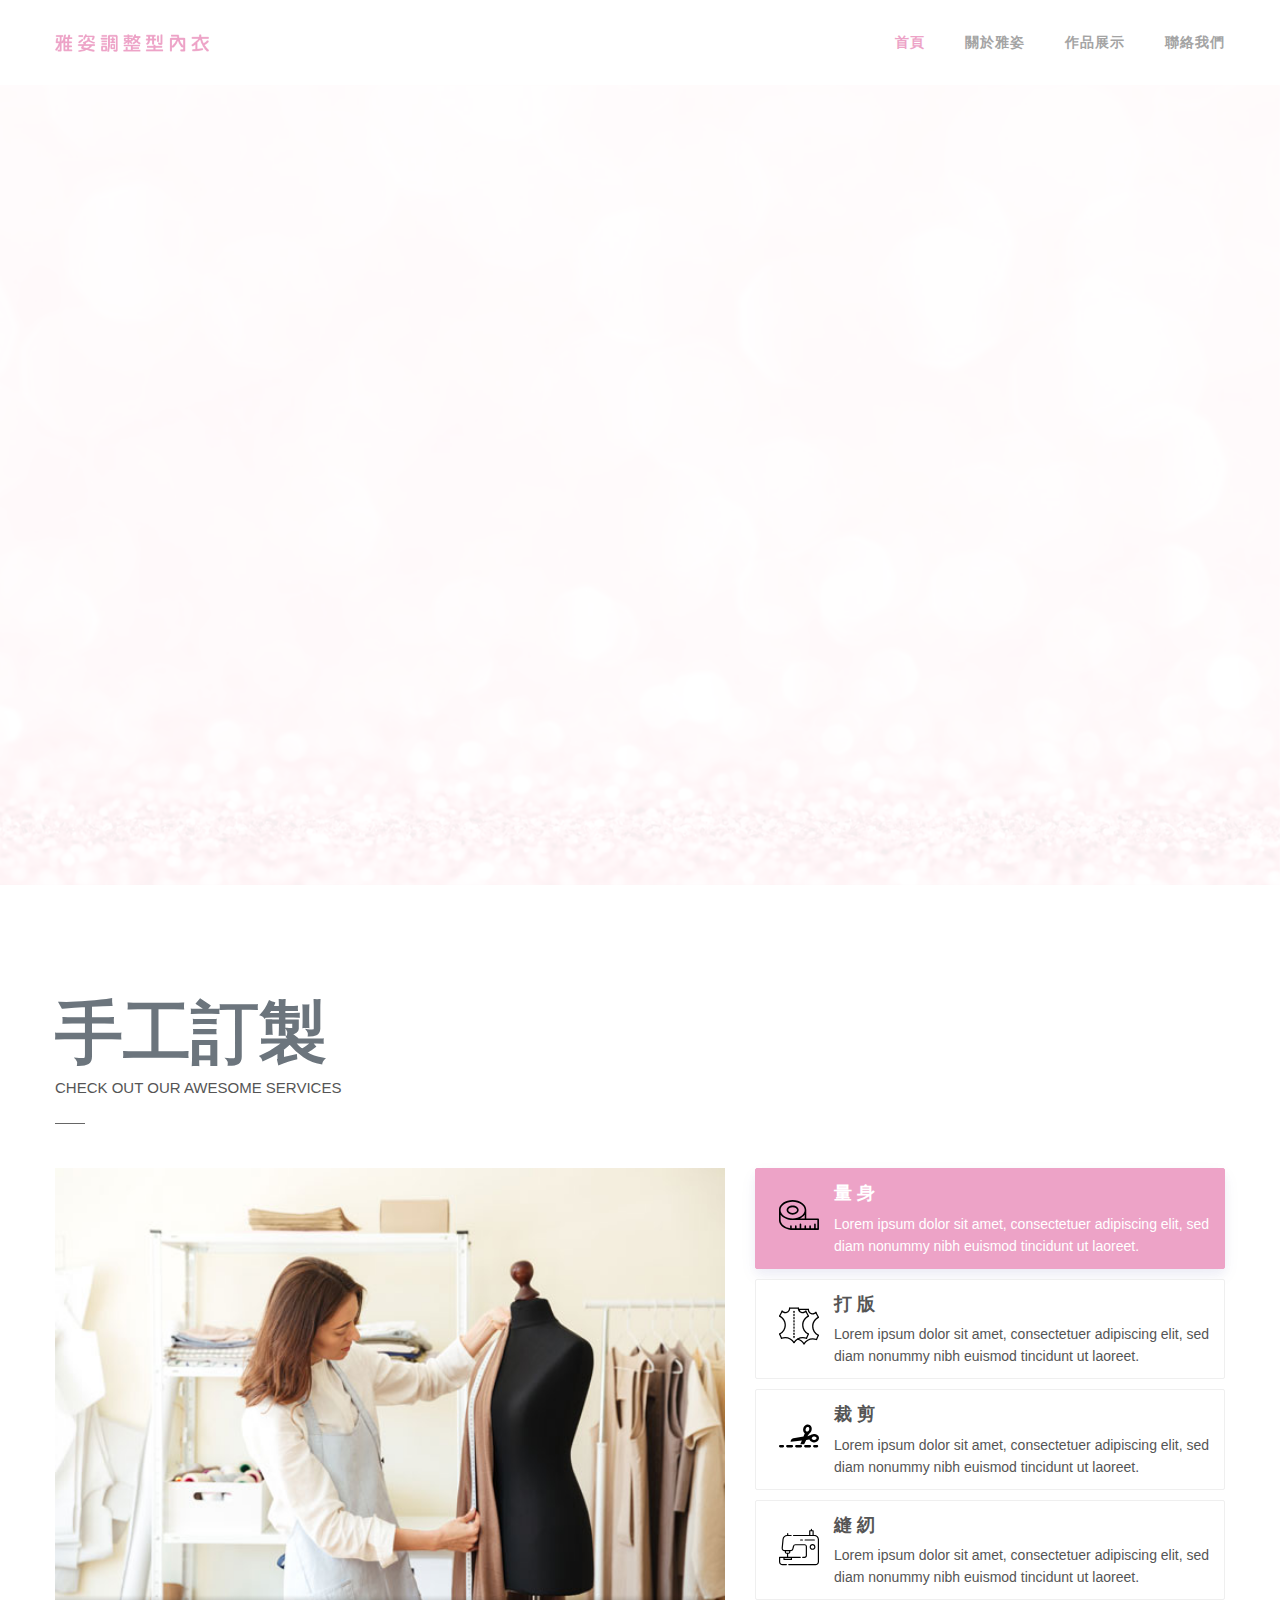
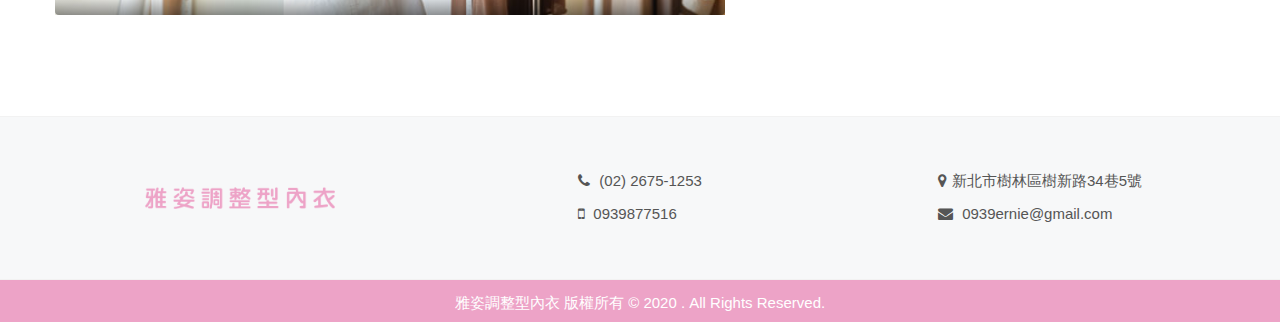
==== commit 5281cb93: "pm" ====
--- a/index.html
+++ b/index.html
@@ -6,17 +6,16 @@
   <meta content="IE=edge" http-equiv="X-UA-Compatible">
   <meta content="width=device-width, initial-scale=1, maximum-scale=1" name="viewport">
   <!-- ========== SEO ========== -->
-  <title>雅姿調整型內衣</title>
-  <meta name="author" content="政達冷氣行">
-  <meta name="description" content="政達冷氣安裝唯一推薦，日立冷氣安裝,太一冷氣安裝,大金冷氣安裝,新北冷氣行推薦,新北冷氣安裝推薦,新北冷氣維修推薦,台北冷氣安裝推薦,台北冷氣安裝費用,台北冷氣安裝店家,台北冷氣安裝廠商,台北冷氣安裝估價,台北冷氣安裝免費估價,台北窗型冷氣安裝,台北冷氣行,台北清洗冷氣,台北冷氣清洗,台北冷氣清洗推薦,台北冷氣清洗公司，北投冷氣維修推薦,士林冷氣維修推薦,內湖冷氣維修推薦,中山冷氣維修推薦,萬華冷氣維修推薦,中正冷氣維修推薦,松山冷氣維修推薦,三重冷氣維修推薦,八里冷氣維修推薦,五股冷氣維修推薦,中和冷氣維修推薦,石牌冷氣維修推薦,天母冷氣維修推薦,北投冷氣行推薦,士林冷氣行推薦,內湖冷氣行推薦,中山冷氣行推薦,萬華冷氣行推薦,中正冷氣行推薦,松山冷氣行推薦,三重冷氣行推薦,八里冷氣行推薦,五股冷氣行推薦,中和冷氣行推薦,石牌冷氣行推薦,天母冷氣行推薦">
-  <!-- <meta name="description" content="政達冷氣位於樹林區，在台北市、新北市、新莊、板橋、土城、中和、桃園、樹林地區經營冷氣空調事業近30餘年，政達冷氣多年來持續提供超越客戶期待的高品質安裝及迅速服務，並堅持以最專業的冷氣空調施工技術，及品質優良的冷氣空調來對待所有客戶。新北冷氣行推薦,新北冷氣安裝推薦,新北冷氣維修推薦,台北冷氣安裝推薦,台北冷氣安裝費用,台北冷氣安裝店家,台北冷氣安裝廠商,台北冷氣安裝估價,台北冷氣安裝免費估價,台北窗型冷氣安裝,台北冷氣行,台北清洗冷氣,台北冷氣清洗,台北冷氣清洗推薦,台北冷氣清洗公司，北投冷氣維修推薦,士林冷氣維修推薦,內湖冷氣維修推薦,中山冷氣維修推薦,萬華冷氣維修推薦,中正冷氣維修推薦,松山冷氣維修推薦,三重冷氣維修推薦,八里冷氣維修推薦,五股冷氣維修推薦,中和冷氣維修推薦,石牌冷氣維修推薦,天母冷氣維修推薦,北投冷氣行推薦,士林冷氣行推薦,內湖冷氣行推薦,中山冷氣行推薦,萬華冷氣行推薦,中正冷氣行推薦,松山冷氣行推薦,三重冷氣行推薦,八里冷氣行推薦,五股冷氣行推薦,中和冷氣行推薦,石牌冷氣行推薦,天母冷氣行推薦"> -->
-  <meta name="keywords" content="分離式冷氣安裝,冷氣空調,變頻冷氣安裝,灌冷煤,冷氣維修,冷氣保養,冷氣安裝,移動式冷氣,直立式冷氣,窗型冷氣安裝,新北市分離式冷氣安裝,新北市冷氣空調,新北市變頻冷氣安裝,新北市灌冷煤,新北市冷氣維修,新北市冷氣保養,新北市冷氣安裝,新北市移動式冷氣,新北市直立式冷氣,新北市窗型冷氣安裝,樹林分離式冷氣安裝,樹林冷氣空調,樹林變頻冷氣安裝,樹林灌冷煤,樹林冷氣維修,樹林冷氣保養,樹林冷氣安裝,樹林移動式冷氣,樹林直立式冷氣,樹林窗型冷氣安裝,土城分離式冷氣安裝,土城冷氣空調,土城變頻冷氣安裝,土城灌冷煤,土城冷氣維修,土城冷氣保養,土城冷氣安裝,土城移動式冷氣,土城直立式冷氣,土城窗型冷氣安裝,新莊分離式冷氣安裝,新莊冷氣空調,新莊變頻冷氣安裝,新莊灌冷煤,新莊冷氣維修,新莊冷氣保養,新莊冷氣安裝,新莊移動式冷氣,新莊直立式冷氣,新莊窗型冷氣安裝,台北市分離式冷氣安裝,台北市冷氣空調,台北市變頻冷氣安裝,台北市灌冷煤,台北市冷氣維修,台北市冷氣保養,台北市冷氣安裝,台北市移動式冷氣,台北市直立式冷氣,台北市窗型冷氣安裝,桃園分離式冷氣安裝,桃園冷氣空調,桃園變頻冷氣安裝,桃園灌冷煤,桃園冷氣維修,桃園冷氣保養,桃園冷氣安裝,桃園移動式冷氣,桃園直立式冷氣,桃園窗型冷氣安裝">
-  <meta property="og:title" content="政達冷氣行 | 冷氣安裝工程 | 冷氣保養工程 | 冷氣維修工程 | 冷氣清洗工程 | 新北冷氣行推薦 | 台北冷氣行推薦"/>
-  <meta property="og:description" content="政達冷氣行位於樹林區，在台北市、新北市、新莊、板橋、土城、中和、桃園、樹林地區經營冷氣空調事業近30餘年，政達冷氣多年來持續提供超越客戶期待的高品質安裝及迅速服務，並堅持以最專業的冷氣空調施工技術，及品質優良的冷氣空調來對待所有客戶。新北冷氣行推薦,新北冷氣安裝推薦,新北冷氣維修推薦,台北冷氣安裝推薦,台北冷氣安裝費用,台北冷氣安裝店家,台北冷氣安裝廠商,台北冷氣安裝估價,台北冷氣安裝免費估價,台北窗型冷氣安裝,台北冷氣行,台北清洗冷氣,台北冷氣清洗,台北冷氣清洗推薦,台北冷氣清洗公司，北投冷氣維修推薦,士林冷氣維修推薦,內湖冷氣維修推薦,中山冷氣維修推薦,萬華冷氣維修推薦,中正冷氣維修推薦,松山冷氣維修推薦,三重冷氣維修推薦,八里冷氣維修推薦,五股冷氣維修推薦,中和冷氣維修推薦,石牌冷氣維修推薦,天母冷氣維修推薦,北投冷氣行推薦,士林冷氣行推薦,內湖冷氣行推薦,中山冷氣行推薦,萬華冷氣行推薦,中正冷氣行推薦,松山冷氣行推薦,三重冷氣行推薦,八里冷氣行推薦,五股冷氣行推薦,中和冷氣行推薦,石牌冷氣行推薦,天母冷氣行推薦" />
+  <title>雅姿調整型內衣-手工內衣-產後塑身-產後內衣-調整型內衣-塑身衣-內衣訂做-客製化內衣-吸汗透氣-縮小腹-傳統內衣-無鋼圈內衣</title>
+  <meta name="author" content="雅姿調整型內衣">
+  <meta name="description" content="雅姿調整型內衣-40年經驗老師傅親自領軍設計團隊，為每一位佳人雕塑完美的黃金曲線為經營理念-新北內衣推薦-樹林內衣推薦-板橋內衣推薦-土城內衣推薦-桃園內衣推薦-產後塑身推薦-售後調整-胸部切除義乳內衣-產後內衣推薦">
+  <meta name="keywords" content="雅姿調整型內衣-40年經驗老師傅親自領軍設計團隊，為每一位佳人雕塑完美的黃金曲線為經營理念-新北內衣推薦-樹林內衣推薦-板橋內衣推薦-土城內衣推薦-桃園內衣推薦-產後塑身推薦-售後調整-胸部切除義乳內衣-產後內衣推薦">
+  <meta property="og:title" content="雅姿調整型內衣-手工內衣-產後塑身-產後內衣-調整型內衣-塑身衣-內衣訂做-客製化內衣-吸汗透氣-縮小腹-傳統內衣-無鋼圈內衣"/>
+  <meta property="og:description" content="雅姿調整型內衣-40年經驗老師傅親自領軍設計團隊，為每一位佳人雕塑完美的黃金曲線為經營理念-新北內衣推薦-樹林內衣推薦-板橋內衣推薦-土城內衣推薦-桃園內衣推薦-產後塑身推薦-售後調整-胸部切除義乳內衣-產後內衣推薦" />
   <meta property="og:image" content="images/customer/share.jpg"/>
   <meta property="og:url" content=""/>
   <meta property="og:type" content="website"/>
-  <meta property="og:site_name" content="政達冷氣-冷氣安裝-冷氣保養-冷氣維修-日立安裝推薦-大金安裝推薦-太一安裝推薦-冷氣行推薦"/>
+  <meta property="og:site_name" content="雅姿調整型內衣-手工內衣-產後塑身-產後內衣-調整型內衣-塑身衣-內衣訂做-客製化內衣-吸汗透氣-縮小腹-傳統內衣-無鋼圈內衣"/>
 
   <!-- ========== FAVICON ========== -->
   <link rel="icon" href="images/fav.ico">
@@ -48,7 +47,7 @@
     <div class="loader-inner">
       <div class="spin">
         <span></span>
-        <img src="images/customer/logo-2.png" alt="政達冷氣行 冷氣安裝">
+        <img src="images/customer/logo-2.png" alt="雅姿調整型內衣">
       </div>
     </div>
   </div>
@@ -63,7 +62,7 @@
         <div class="brand">
           <div class="logo">
             <a href="index.html">
-              <img src="images/customer/logo-1.png" alt="政達冷氣行 冷氣安裝">
+              <img src="images/customer/logo-1.png" alt="雅姿調整型內衣">
             </a>
           </div>
         </div>
@@ -99,7 +98,7 @@
           <!-- SLIDE NR. 1 -->
           <li data-transition="crossfade">
             <!-- MAIN IMAGE -->
-            <img src="images/customer/slider1.jpg" alt="政達冷氣行 冷氣安裝" title="政達冷氣行 冷氣安裝" data-bgposition="center center"
+            <img src="images/customer/slider1.jpg" alt="雅姿調整型內衣" title="雅姿調整型內衣" data-bgposition="center center"
               data-bgfit="cover" data-bgrepeat="no-repeat" data-bgparallax="10" class="rev-slidebg" data-no-retina="">
             <!-- LAYER NR. 1 -->
             <h1 class="tp-caption tp-resizeme" data-x="center" data-hoffset="" data-y="320" data-voffset=""
@@ -208,7 +207,7 @@
             <!-- WIDGET -->
             <div class="col-lg-4">
               <div class="footer-widget">
-                <img src="images/customer/logo-1.png" class="footer-logo" alt="政達冷氣行 冷氣安裝" width="190">
+                <img src="images/customer/logo-1.png" class="footer-logo" alt="雅姿調整型內衣" width="190">
               </div>
             </div>
             <!-- WIDGET -->
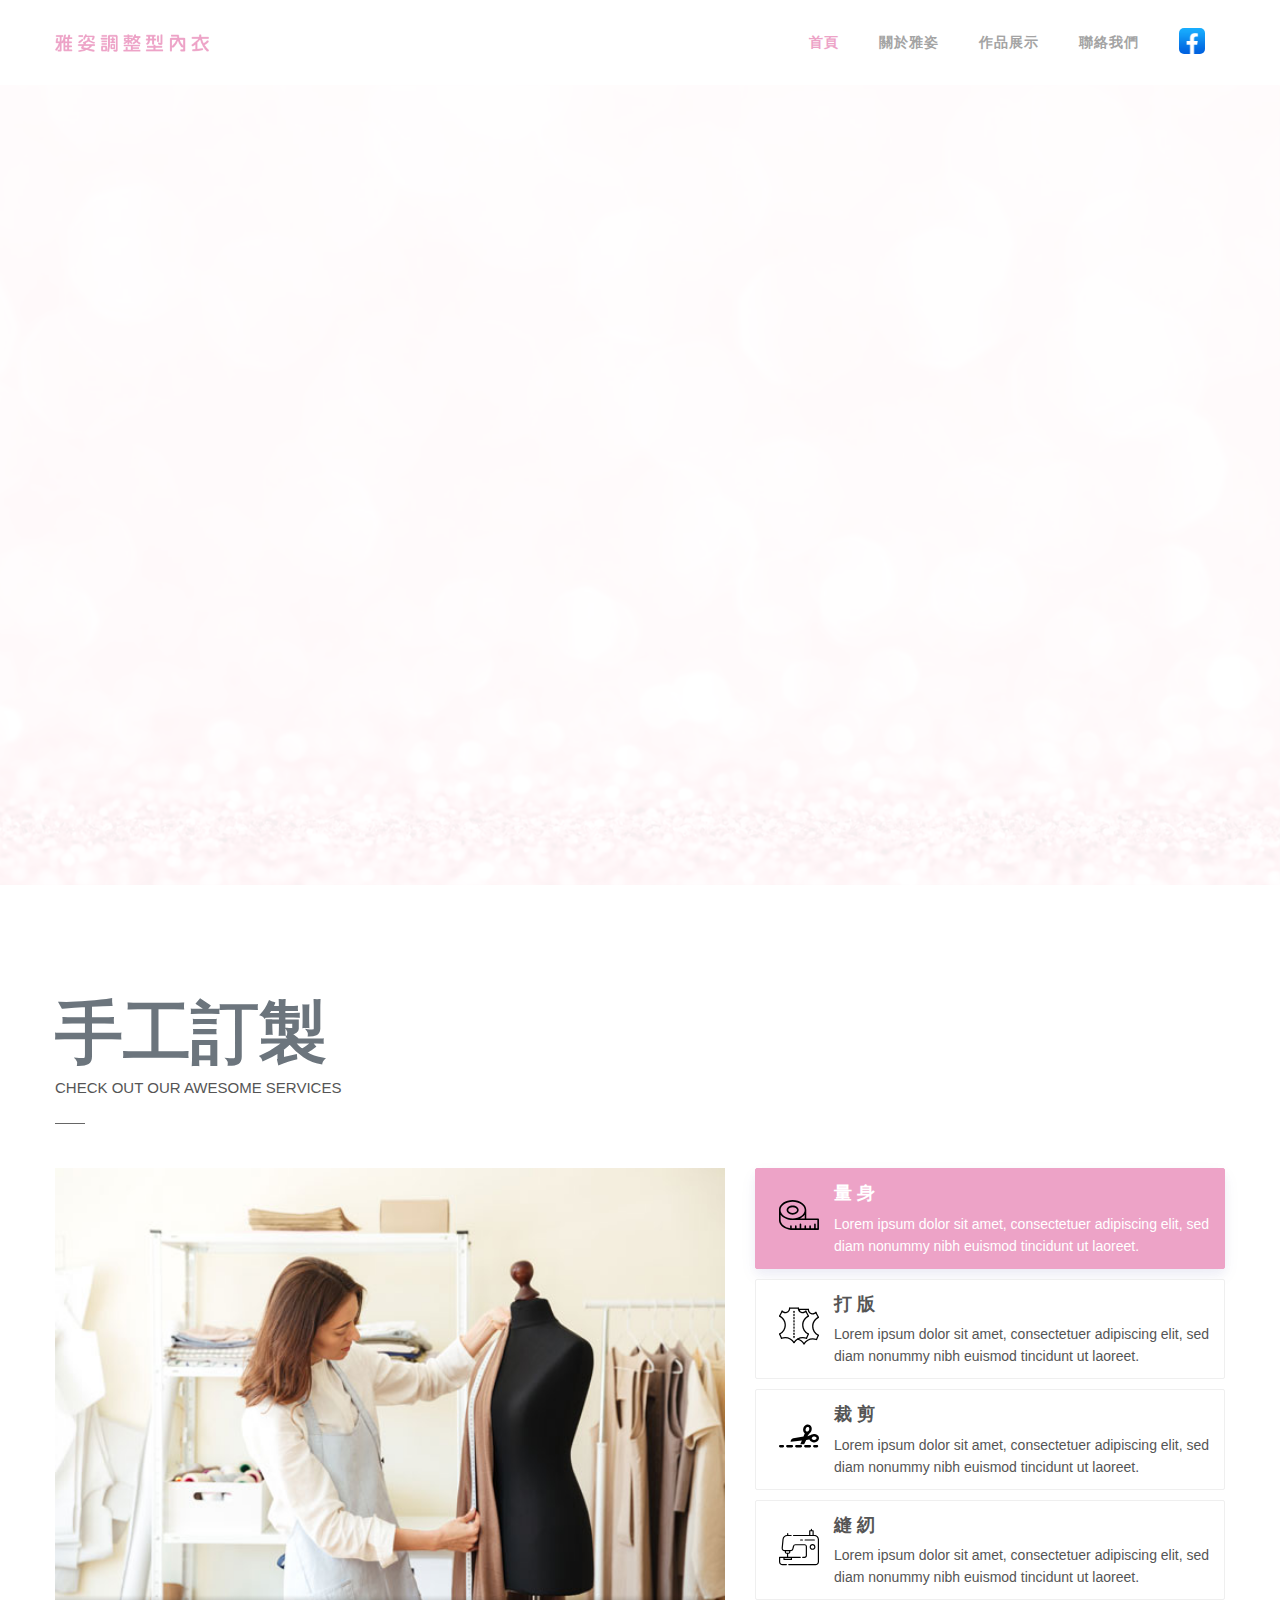
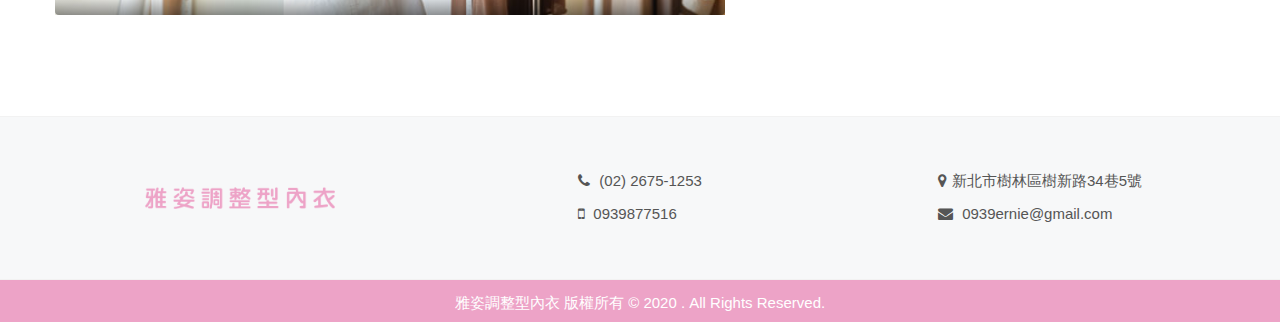
==== commit c5ee31dd: "fb issue" ====
--- a/index.html
+++ b/index.html
@@ -87,6 +87,11 @@
             <li class="menu-item dropdown">
               <a href="contact.html">聯絡我們</a>
             </li>
+            <li class="menu-item dropdown">
+              <a class="fb-icon" href="https://www.facebook.com/yazuliww/" target="_blank">
+                <img src="images/fb.png" alt="">
+              </a>
+            </li>
           </ul>
         </nav>
       </div>
@@ -261,6 +266,7 @@
   <!-- ========== CONTACT NOTIFICATION ========== -->
   <div id="contact-notification" class="notification fixed"></div>
   <!-- ========== BACK TO TOP ========== -->
+  <!-- <a class="fb-icon" href="https://www.facebook.com/yazuliww/" target="_blank"></a> -->
   <div class="back-to-top">
     <i class="fa fa-angle-up" aria-hidden="true"></i>
   </div>
--- a/css/customer.css
+++ b/css/customer.css
@@ -251,7 +251,7 @@
     }
     footer .footer-widgets{ padding: 30px 0; }
     footer .subfooter .copyrights{
-        font-size: 3vw;
+        /* font-size: 3vw; */
         margin: 0;
     }
     /* index page */
@@ -318,4 +318,30 @@
     /* index */
     .brand-item{ height: 50vw; }
     
+}
+
+/* Gallery */
+.p-item {
+    padding-top: 100%;
+    background-color: #fed1d9;
+    background-size: contain;
+    background-repeat: no-repeat;
+    background-position: center center;    
+}
+header.horizontal-header .main-menu .menu .menu-item a.fb-icon{
+    width: 26px;
+    padding-left: 0;
+    padding-right: 0;
+    line-height: 0;
+    margin: 0 20px;
+}
+.fb-icon img{
+    width: 100%;
+    border-radius: 5px;
+    overflow: hidden;
+}
+@media screen and (max-width: 768px){
+    .fb-icon img{
+        width: 35px;
+    }
 }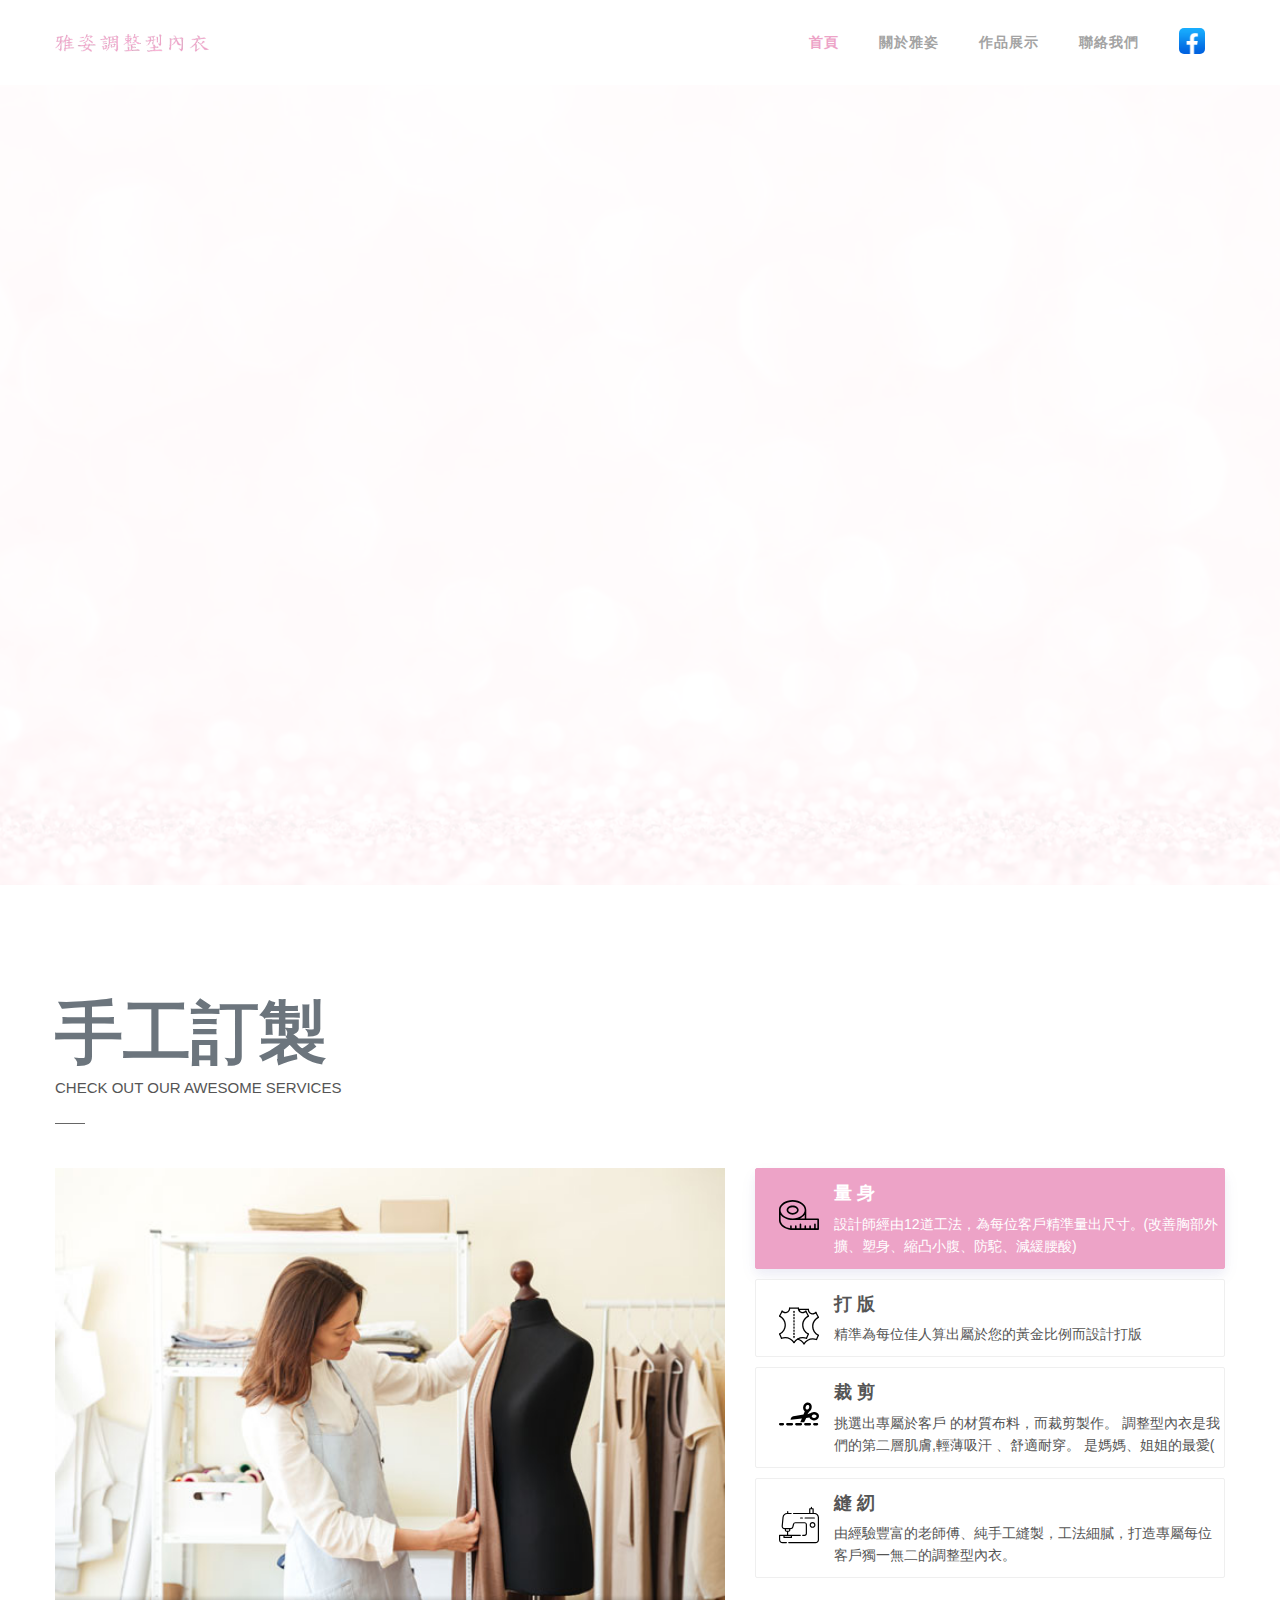
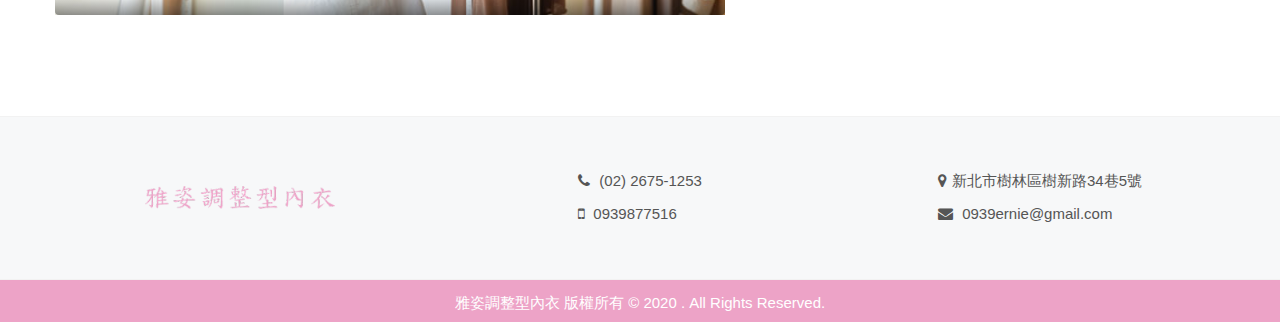
==== commit 1185b9c5: "pm" ====
--- a/index.html
+++ b/index.html
@@ -107,22 +107,22 @@
               data-bgfit="cover" data-bgrepeat="no-repeat" data-bgparallax="10" class="rev-slidebg" data-no-retina="">
             <!-- LAYER NR. 1 -->
             <h1 class="tp-caption tp-resizeme" data-x="center" data-hoffset="" data-y="320" data-voffset=""
-              data-responsive_offset="on" data-fontsize="['80','50','40','30']" data-lineheight="['80','50','40','30']"
+              data-responsive_offset="on" data-fontsize="['80','50','40','40']" data-lineheight="['80','50','40','40']"
               data-whitespace="nowrap"
               data-frames='[{"delay":1000,"speed":1500,"frame":"0","from":"y:[-100%];z:0;rX:0deg;rY:0;rZ:0;sX:1;sY:1;skX:0;skY:0;","mask":"x:0px;y:0px;s:inherit;e:inherit;","to":"o:1;","ease":"Power3.easeInOut"},{"delay":"wait","speed":500,"frame":"999","to":"auto:auto;","ease":"Power3.easeInOut"}]'
-              style="z-index: 5; color: #fff; font-weight: 900; letter-spacing: 5px;">
+              style="z-index: 5; color: rgb(134, 27, 162);; font-weight: 900; letter-spacing: 5px;">
               打造女人的黃金曲線</h1>
             <!-- LAYER NR. 2 -->
             <div class="tp-caption tp-resizeme" data-x="center" data-hoffset="" data-y="410" data-voffset=""
-              data-responsive_offset="on" data-fontsize="22" data-lineheight="22" data-whitespace="nowrap"
+              data-responsive_offset="on" data-fontsize="24" data-lineheight="24" data-whitespace="nowrap"
               data-frames='[{"delay":1500,"speed":1500,"frame":"0","from":"y:[100%];z:0;rX:0deg;rY:0;rZ:0;sX:1;sY:1;skX:0;skY:0;opacity:0;","mask":"x:0px;y:[100%];s:inherit;e:inherit;","to":"o:1;","ease":"Power2.easeInOut"},{"delay":"wait","speed":500,"frame":"999","to":"auto:auto;","ease":"Power3.easeInOut"}]'
-              style="z-index: 6; color: #fff; font-weight: 700;margin-top: 50px;">20年持續提供高品質設計及完善服務</div>
+              style="z-index: 6; color: rgb(134, 27, 162); font-weight: 700;margin-top: 50px;">40年持續提供高品質設計及完善服務</div>
             <!-- LAYER NR. 3 -->
             <div class="tp-caption tp_m_title tp-resizeme" data-x="center" data-hoffset="" data-y="240" data-voffset=""
               data-responsive_offset="on" data-fontsize="['40'','40'','40','40']"
               data-lineheight="['40'','40'','40','40']" data-whitespace="nowrap"
               data-frames='[{"delay":1800,"speed":1500,"frame":"0","from":"y:[100%];z:0;rX:0deg;rY:0;rZ:0;sX:1;sY:1;skX:0;skY:0;opacity:0;","mask":"x:0px;y:[100%];s:inherit;e:inherit;","to":"o:1;","ease":"Power2.easeInOut"},{"delay":"wait","speed":500,"frame":"999","to":"auto:auto;","ease":"Power3.easeInOut"}]'
-              style="color: #fff; font-weight: 700;">
+              style="font-family: DFKai-sb; color: rgb(134, 27, 162); font-weight: 700;">
               雅姿調整型內衣
             </div>
           </li>
@@ -169,7 +169,7 @@
                 </span>
                 <div class="media-body">
                   <h5 class="f-w-b">量 身</h5>
-                  <p>Lorem ipsum dolor sit amet, consectetuer adipiscing elit, sed diam nonummy nibh euismod tincidunt ut laoreet.</p>
+                  <p>設計師經由12道工法，為每位客戶精準量出尺寸。(改善胸部外擴、塑身、縮凸小腹、防駝、減緩腰酸)</p>
                 </div>
               </div>
               <div class="owl-thumb-item">
@@ -178,7 +178,7 @@
                 </span>
                 <div class="media-body">
                   <h5 class="f-w-b">打 版</h5>
-                  <p>Lorem ipsum dolor sit amet, consectetuer adipiscing elit, sed diam nonummy nibh euismod tincidunt ut laoreet.</p>
+                  <p>精準為每位佳人算出屬於您的黃金比例而設計打版</p>
                 </div>
               </div>
               <div class="owl-thumb-item">
@@ -187,7 +187,9 @@
                 </span>
                 <div class="media-body">
                   <h5 class="f-w-b">裁 剪</h5>
-                  <p>Lorem ipsum dolor sit amet, consectetuer adipiscing elit, sed diam nonummy nibh euismod tincidunt ut laoreet.</p>
+                  <p>挑選出專屬於客戶 的材質布料，而裁剪製作。
+                    調整型內衣是我們的第二層肌膚,輕薄吸汗 、舒適耐穿。
+                    是媽媽、姐姐的最愛(</p>
                 </div>
               </div>
               <div class="owl-thumb-item">
@@ -196,7 +198,7 @@
                 </span>
                 <div class="media-body">
                   <h5 class="f-w-b">縫 紉</h5>
-                  <p>Lorem ipsum dolor sit amet, consectetuer adipiscing elit, sed diam nonummy nibh euismod tincidunt ut laoreet.</p>
+                  <p>由經驗豐富的老師傅、純手工縫製，工法細膩，打造專屬每位客戶獨一無二的調整型內衣。</p>
                 </div>
               </div>
             </div>
--- a/css/customer.css
+++ b/css/customer.css
@@ -323,7 +323,7 @@
 /* Gallery */
 .p-item {
     padding-top: 100%;
-    background-color: #fed1d9;
+    /* background-color: #fed1d9; */
     background-size: contain;
     background-repeat: no-repeat;
     background-position: center center;    
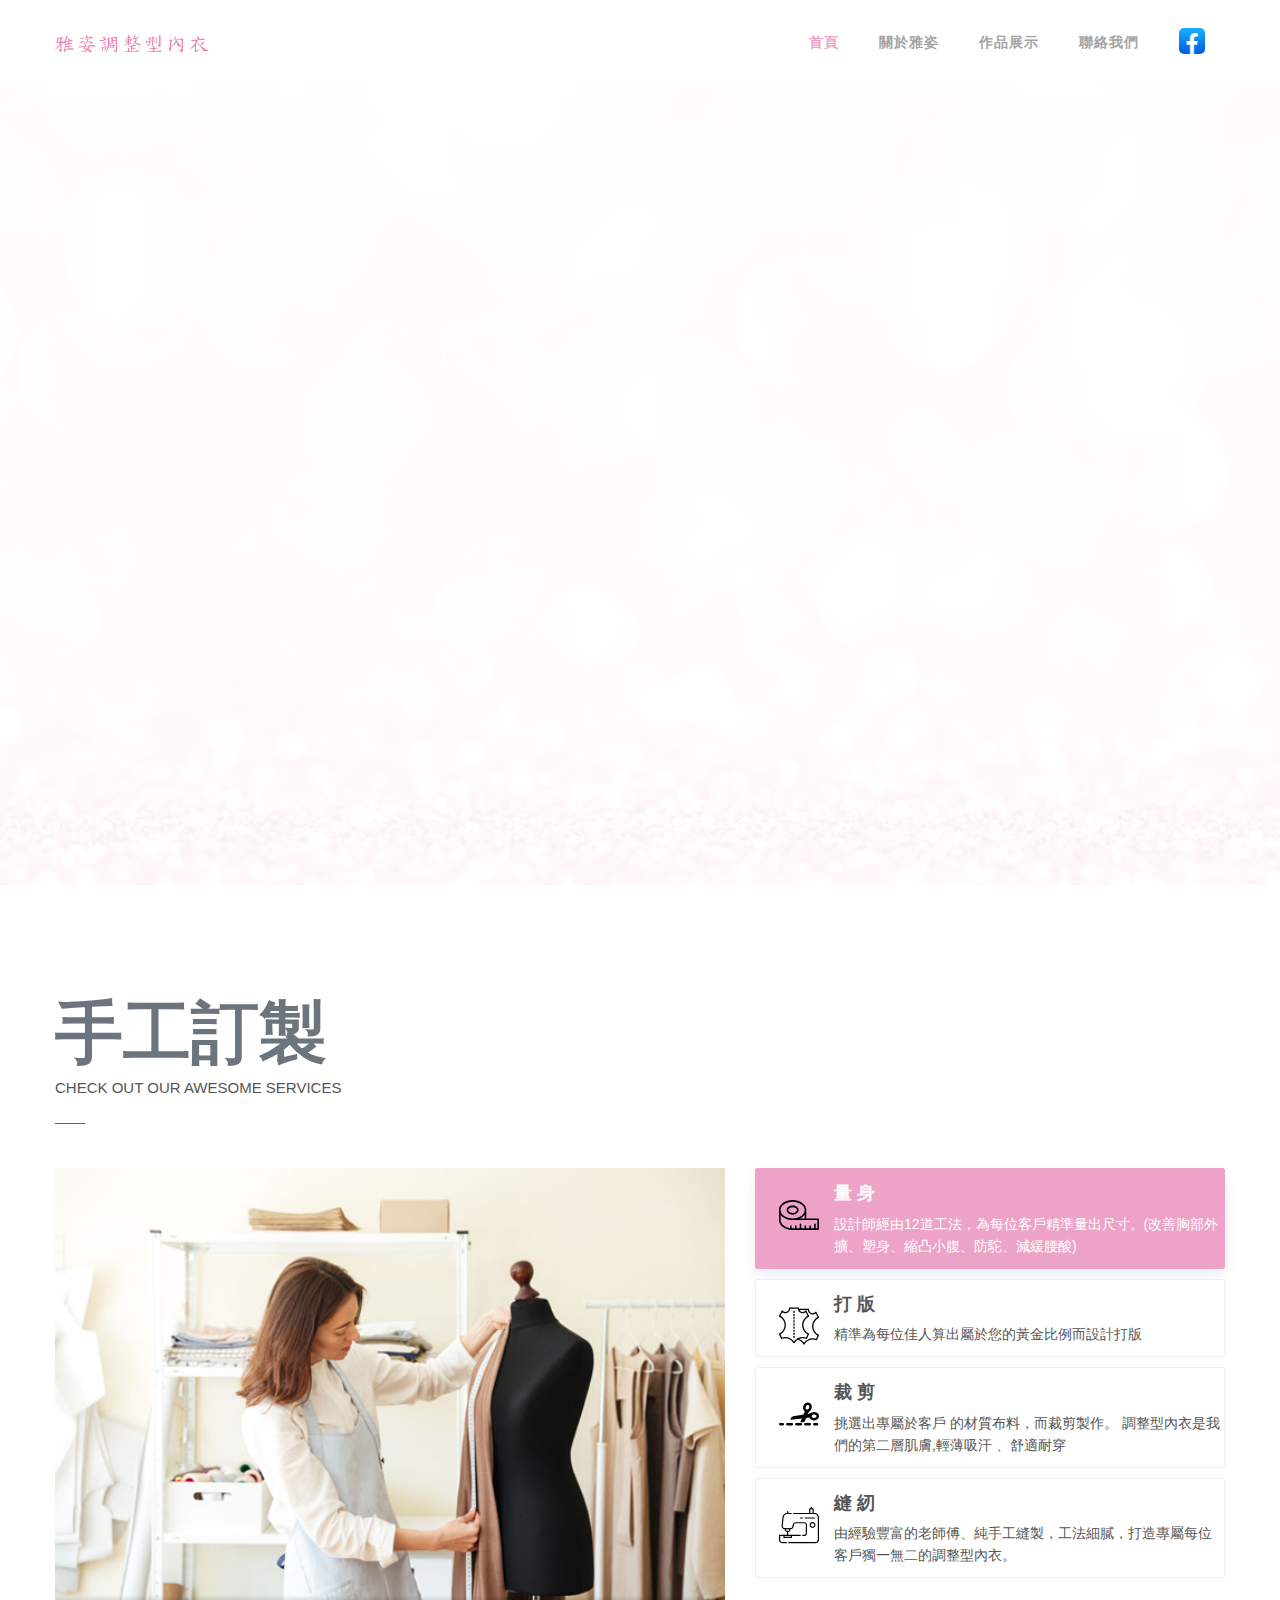
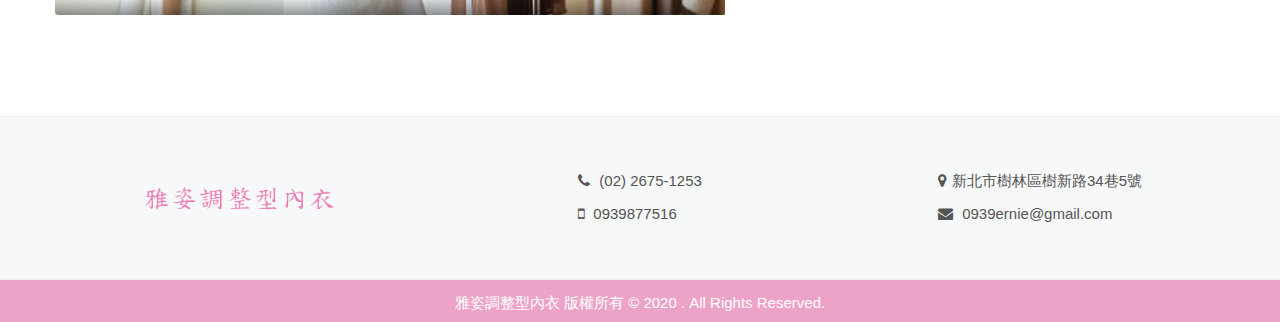
==== commit 91c44a3a: "pm" ====
--- a/index.html
+++ b/index.html
@@ -188,8 +188,7 @@
                 <div class="media-body">
                   <h5 class="f-w-b">裁 剪</h5>
                   <p>挑選出專屬於客戶 的材質布料，而裁剪製作。
-                    調整型內衣是我們的第二層肌膚,輕薄吸汗 、舒適耐穿。
-                    是媽媽、姐姐的最愛(</p>
+                    調整型內衣是我們的第二層肌膚,輕薄吸汗 、舒適耐穿</p>
                 </div>
               </div>
               <div class="owl-thumb-item">
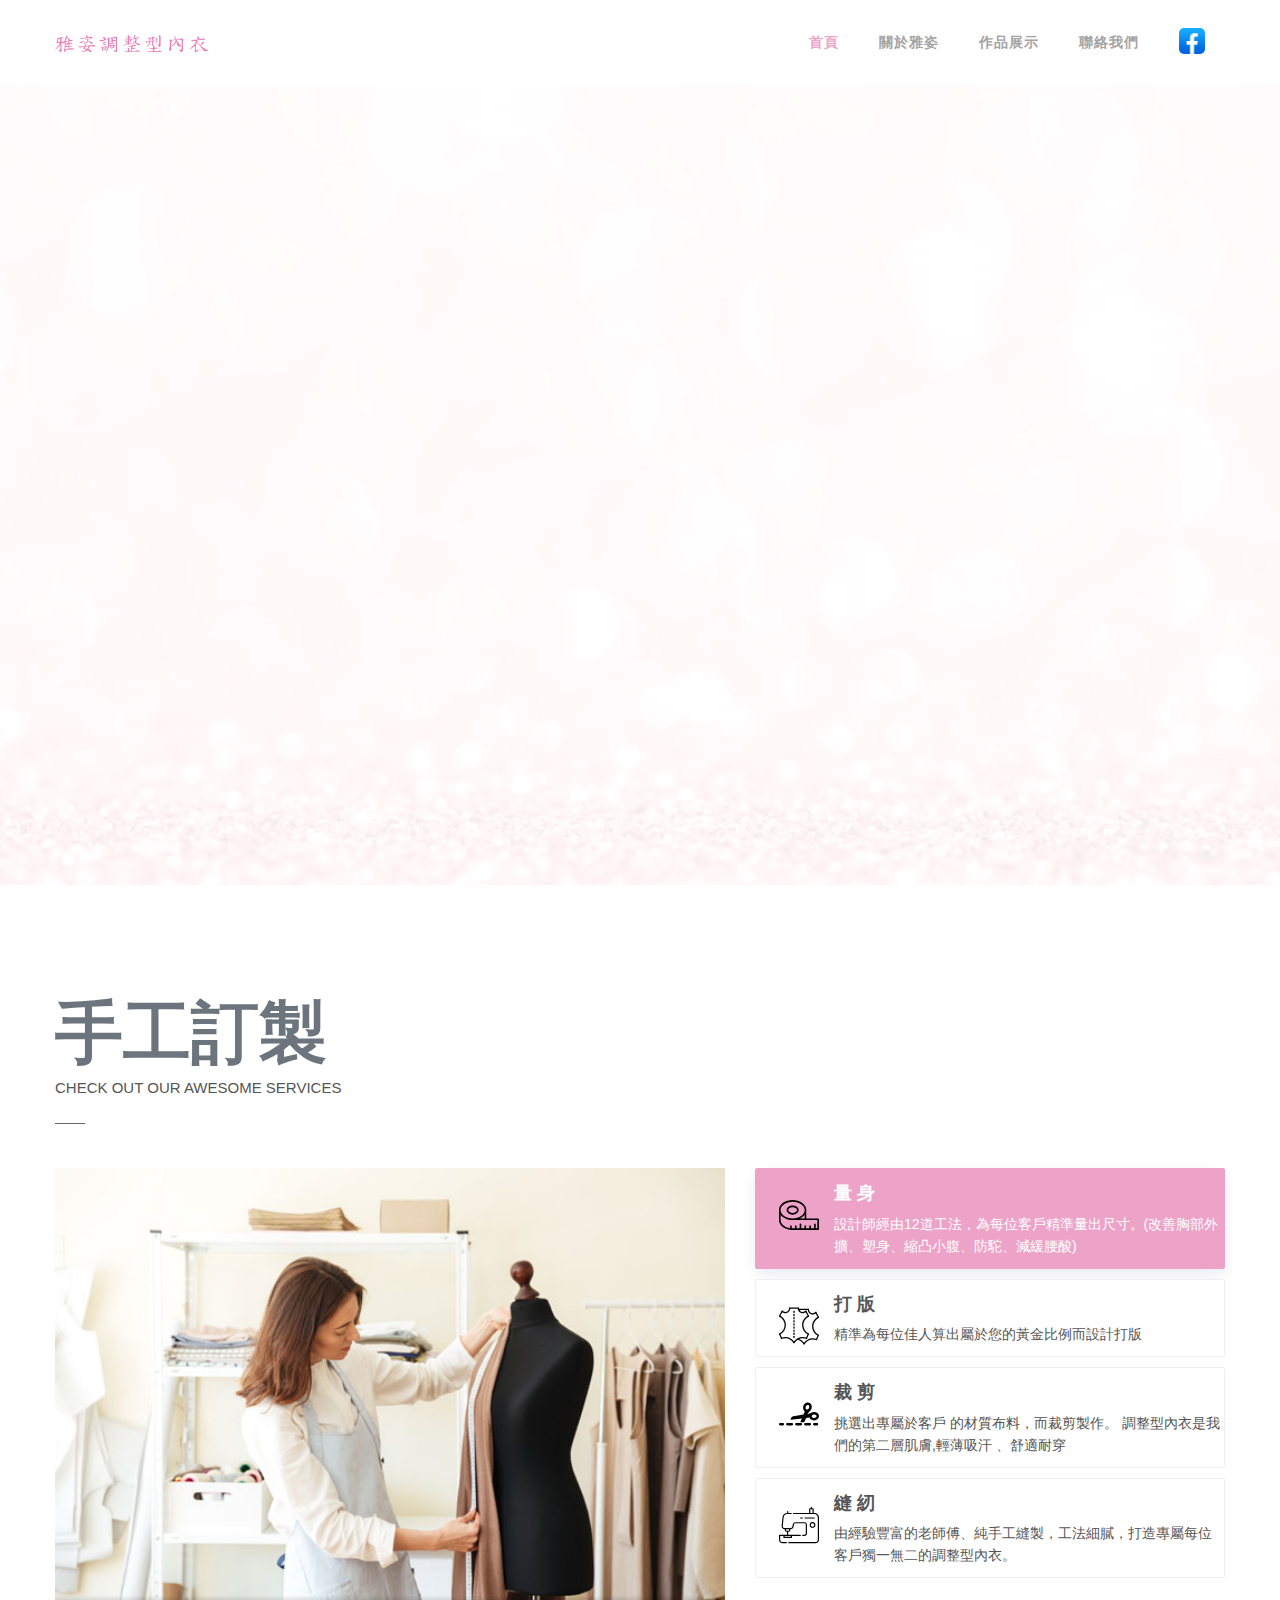
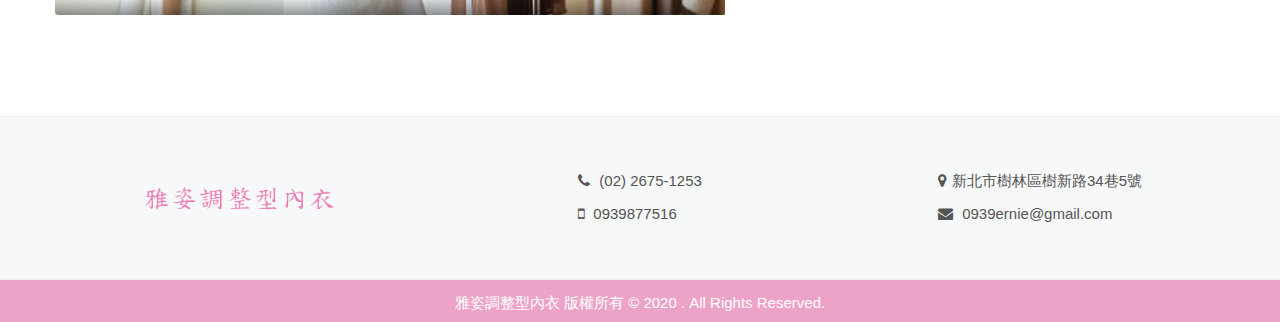
==== commit 938bc1cf: "pm" ====
--- a/index.html
+++ b/index.html
@@ -55,7 +55,7 @@
   <nav id="mobile-menu"></nav>
   <!-- ========== WRAPPER ========== -->
   <div class="wrapper">
-    <!-- ========== HEADER ========== -->
+    <!-- ========== HEADER ============= -->
     <header class="horizontal-header sticky-header" data-menutoggle="991">
       <div class="container">
         <!-- BRAND -->
